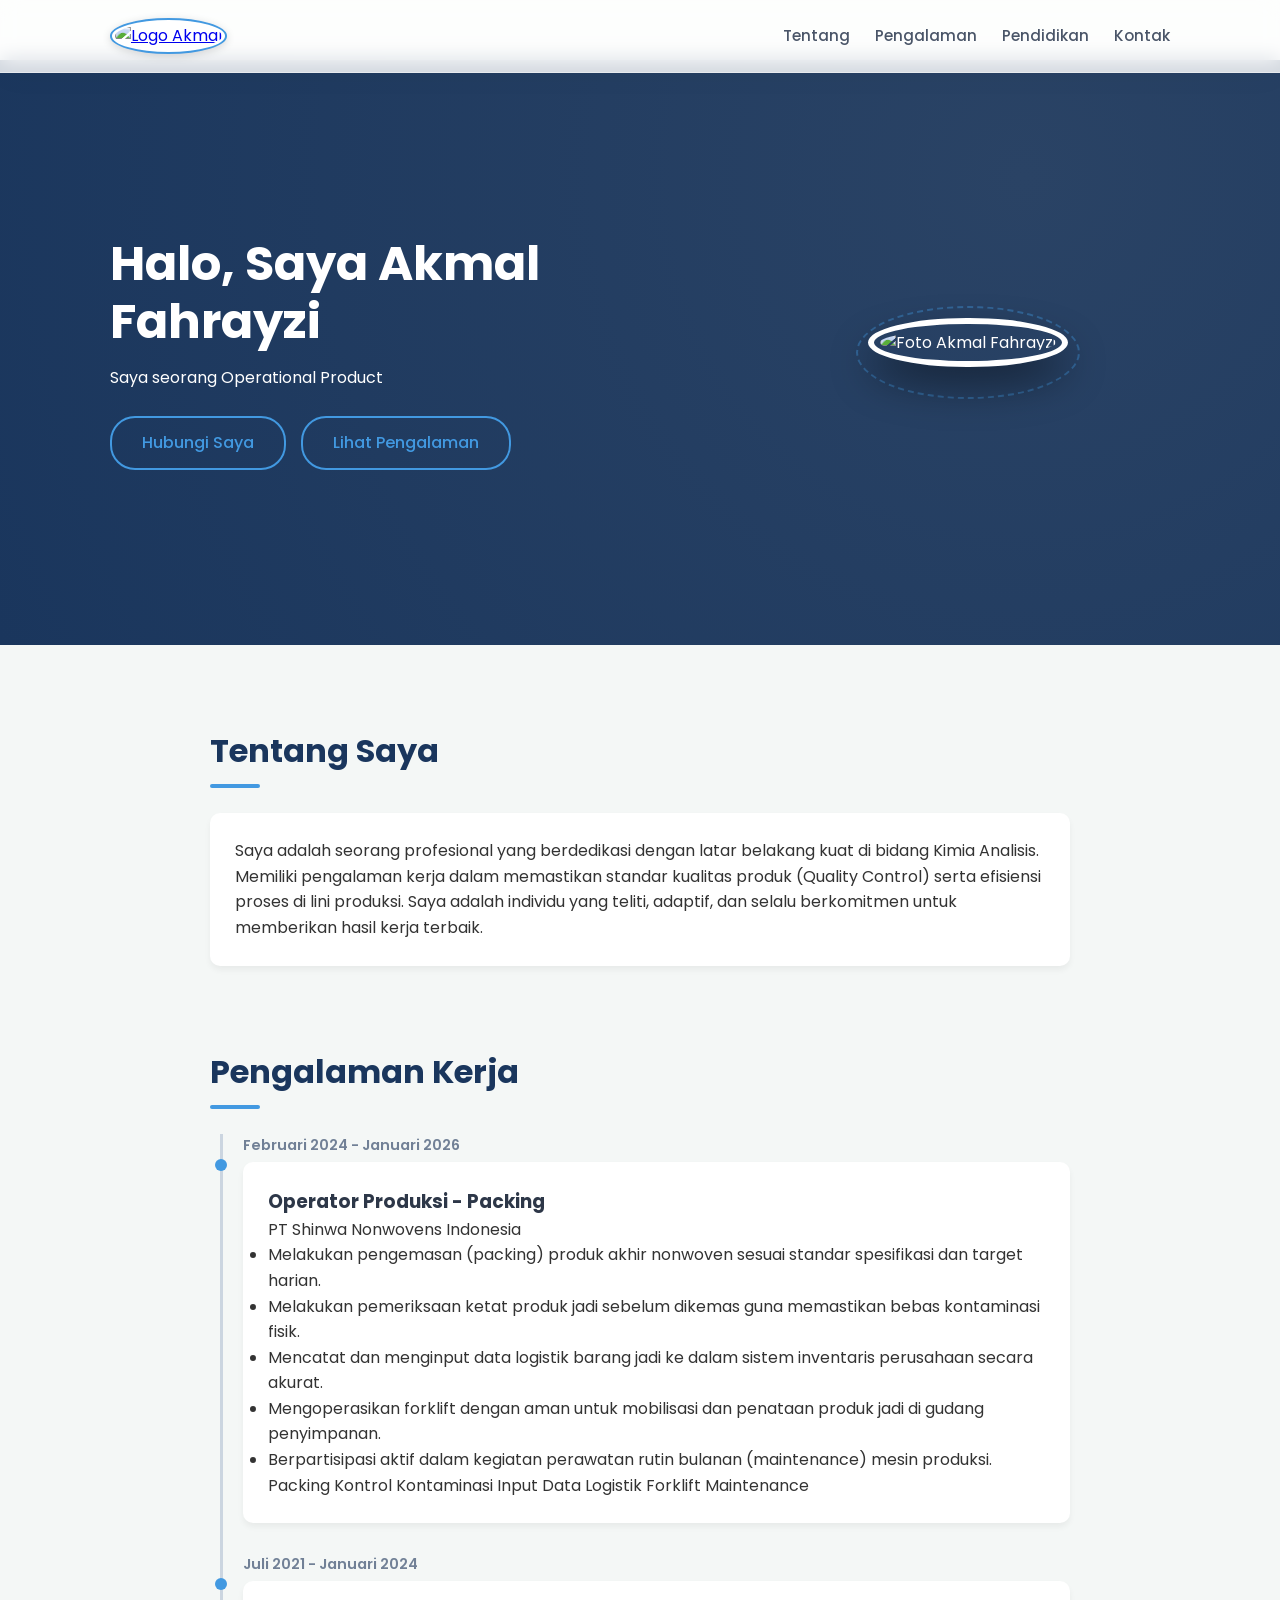
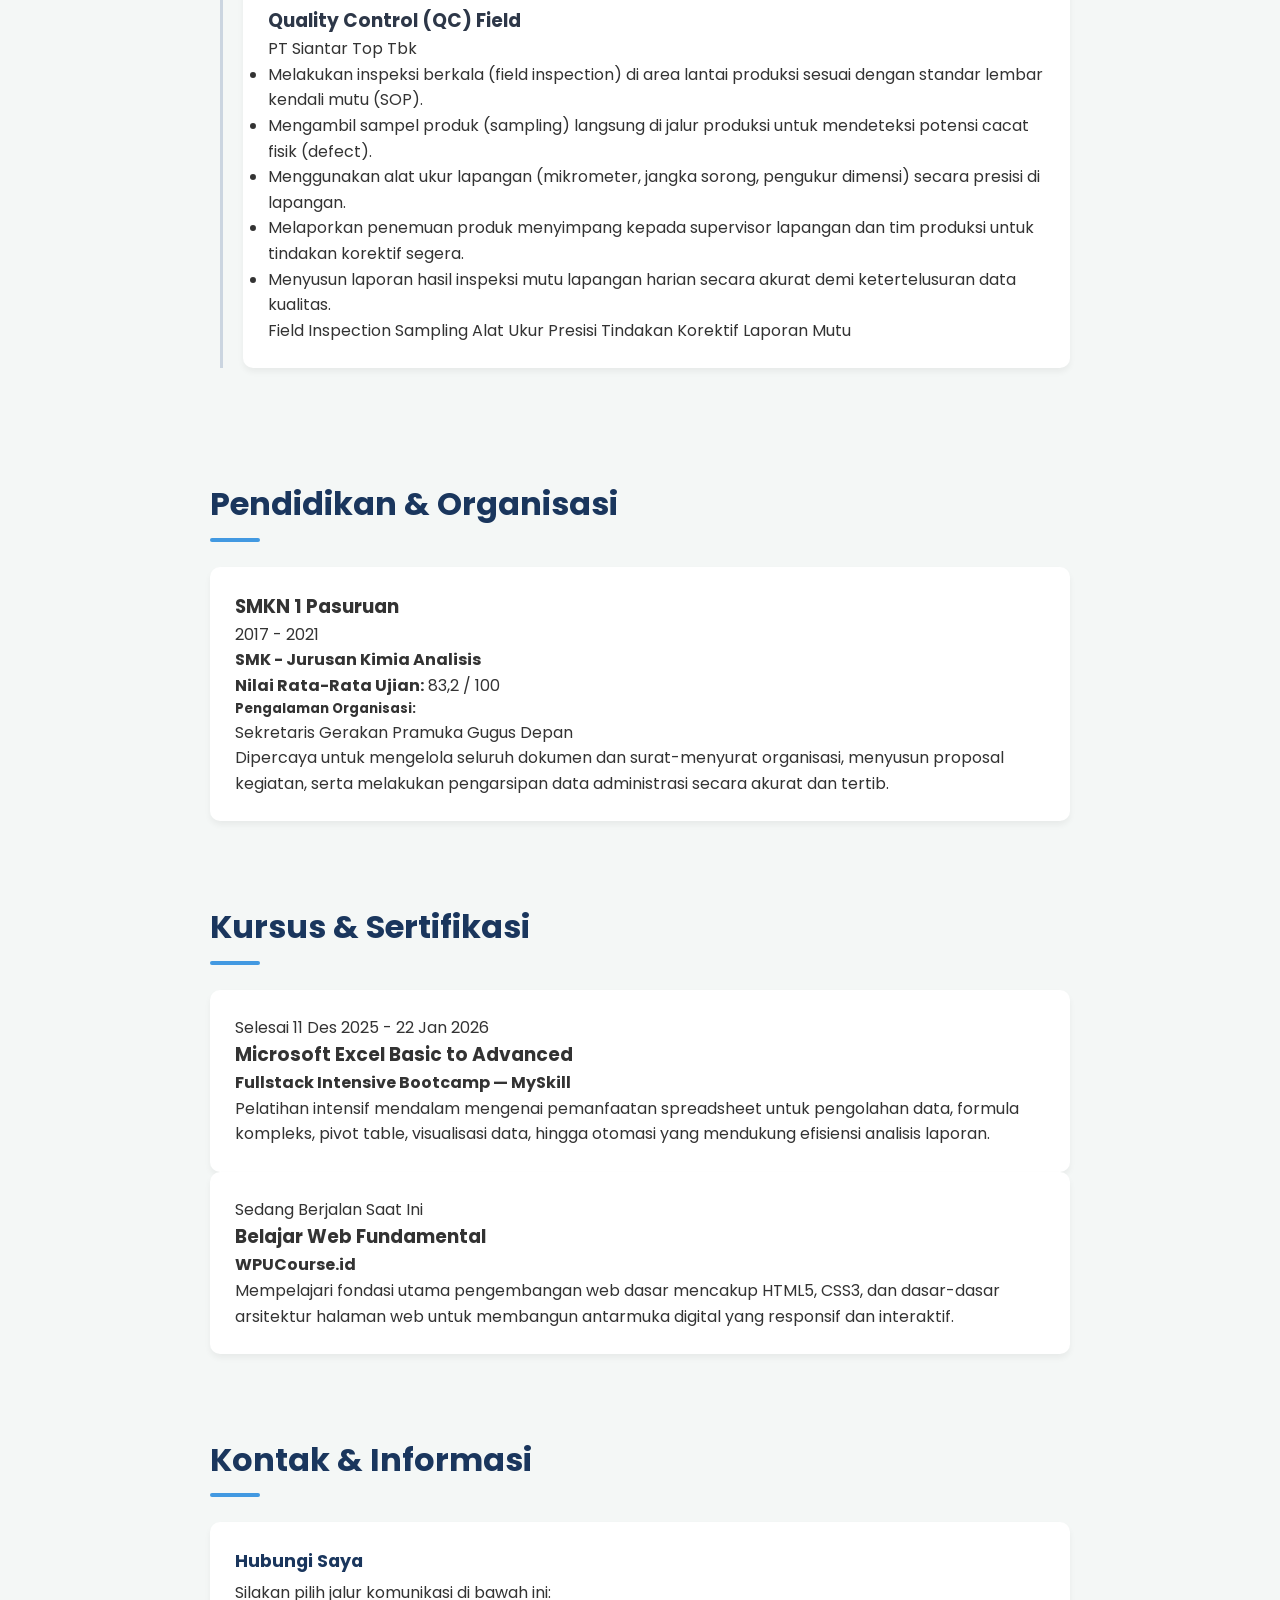
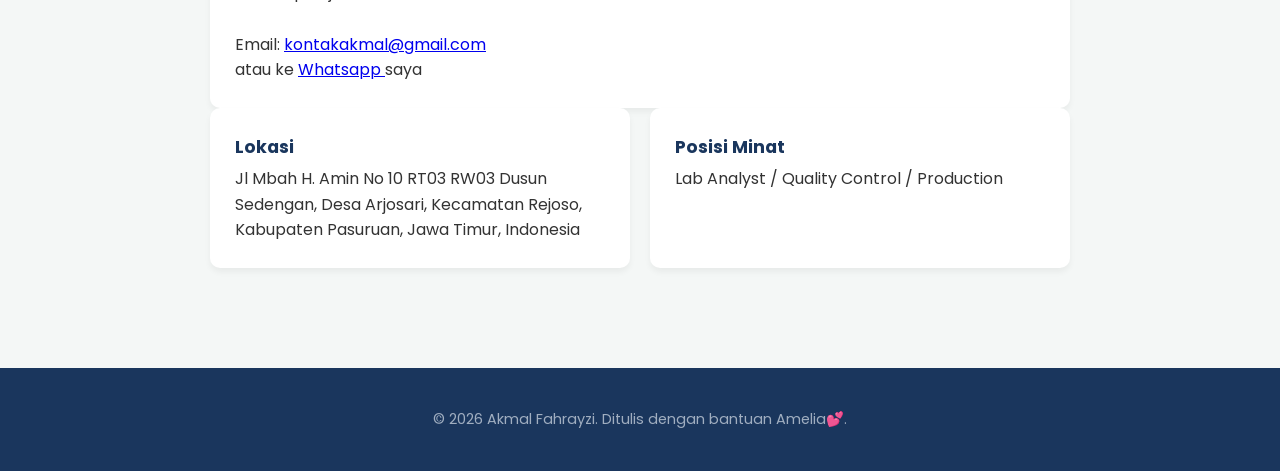
==== index.html @ 5fc2fe5b "Add files via upload" ====
<!DOCTYPE html>
<html lang="id">
<head>
    <meta charset="UTF-8">
    <meta name="viewport" content="width=device-width, initial-scale=1.0">
    <title>Curriculum Vitae - Akmal Fahrayzi</title>
    <!-- Hubungkan ke file CSS external -->
    <link rel="stylesheet" href="style.css">
    <!-- Font Google untuk tampilan modern -->
    <link href="https://fonts.googleapis.com/css2?family=Poppins:wght@300;400;500;600;700&display=swap" rel="stylesheet">
</head>
<body>

    <!-- NAVIGASI -->
<nav class="navbar">
    <div class="nav-container">
        <!-- LOGO BERUPA FOTO PROFIL -->
        <a href="https://ibb.co.com/LD1dd5Dt" class="logo-container">
            <img src="https://i.ibb.co.com/LD1dd5Dt/DSC-4457.jpg" alt="Logo Akmal" class="nav-logo-img">
        </a>
        
        <!-- Menu Navigasi -->
        <ul class="nav-links">
            <li><a href="#tentang" class="nav-item">Tentang</a></li>
            <li><a href="#pengalaman" class="nav-item">Pengalaman</a></li>
            <li><a href="#pendidikan" class="nav-item">Pendidikan</a></li>
            <li><a href="#kontak" class="nav-item">Kontak</a></li>
        </ul>
    </div>
</nav>
    <!-- HERO SECTION -->
    <header class="hero">
    <div class="hero-container">
        <div class="hero-text-side">
            <h1>Halo, Saya <span class="highlight">Akmal Fahrayzi</span></h1>
            <p class="role">Saya seorang <span id="typing-text"></span></p>
            <br>

            <div class="hero-buttons">
                <a href="#kontak" class="btn-primary">Hubungi Saya</a>
                <a href="#pengalaman" class="btn-secondary">Lihat Pengalaman</a>
            </div>
        </div>
        
        <div class="hero-image-side">
            <div class="profile-img-container">
                <img src="https://i.ibb.co.com/vCk44YCP/DSC-4457.jpg" alt="Foto Akmal Fahrayzi" class="profile-img">
            </div>
        </div>
    </div>
</header>

    <div class="container">
        <!-- TENTANG SAYA -->
        <section id="tentang" class="section fade-in">
            <h2 class="section-title">Tentang Saya</h2>
            <div class="card">
                <p>Saya adalah seorang profesional yang berdedikasi dengan latar belakang kuat di bidang Kimia Analisis. Memiliki pengalaman kerja dalam memastikan standar kualitas produk (Quality Control) serta efisiensi proses di lini produksi. Saya adalah individu yang teliti, adaptif, dan selalu berkomitmen untuk memberikan hasil kerja terbaik.</p>
            </div>
        </section>

        <!-- PENGALAMAN KERJA -->
        <section id="pengalaman" class="section fade-in">
    <h2 class="section-title">Pengalaman Kerja</h2>
    
    <div class="timeline">
        <div class="timeline-item">
            <div class="timeline-dot"></div>
            <div class="timeline-date">Februari 2024 - Januari 2026</div>
            <div class="card timeline-content">
                <div class="job-header">
                    <h3>Operator Produksi - Packing</h3>
                    <span class="company-name">PT Shinwa Nonwovens Indonesia</span>
                </div>
                <ul class="job-desc">
                    <li>Melakukan pengemasan (packing) produk akhir nonwoven sesuai standar spesifikasi dan target harian.</li>
                    <li>Melakukan pemeriksaan ketat produk jadi sebelum dikemas guna memastikan bebas kontaminasi fisik.</li>
                    <li>Mencatat dan menginput data logistik barang jadi ke dalam sistem inventaris perusahaan secara akurat.</li>
                    <li>Mengoperasikan forklift dengan aman untuk mobilisasi dan penataan produk jadi di gudang penyimpanan.</li>
                    <li>Berpartisipasi aktif dalam kegiatan perawatan rutin bulanan (maintenance) mesin produksi.</li>
                </ul>
                <div class="skill-tags">
                    <span class="tag">Packing</span>
                    <span class="tag">Kontrol Kontaminasi</span>
                    <span class="tag">Input Data Logistik</span>
                    <span class="tag">Forklift</span>
                    <span class="tag">Maintenance</span>
                </div>
            </div>
        </div>

        <div class="timeline-item">
            <div class="timeline-dot"></div>
            <div class="timeline-date">Juli 2021 - Januari 2024</div>
            <div class="card timeline-content">
                <div class="job-header">
                    <h3>Quality Control (QC) Field</h3>
                    <span class="company-name">PT Siantar Top Tbk</span>
                </div>
                <ul class="job-desc">
                    <li>Melakukan inspeksi berkala (field inspection) di area lantai produksi sesuai dengan standar lembar kendali mutu (SOP).</li>
                    <li>Mengambil sampel produk (sampling) langsung di jalur produksi untuk mendeteksi potensi cacat fisik (defect).</li>
                    <li>Menggunakan alat ukur lapangan (mikrometer, jangka sorong, pengukur dimensi) secara presisi di lapangan.</li>
                    <li>Melaporkan penemuan produk menyimpang kepada supervisor lapangan dan tim produksi untuk tindakan korektif segera.</li>
                    <li>Menyusun laporan hasil inspeksi mutu lapangan harian secara akurat demi ketertelusuran data kualitas.</li>
                </ul>
                <div class="skill-tags">
                    <span class="tag">Field Inspection</span>
                    <span class="tag">Sampling</span>
                    <span class="tag">Alat Ukur Presisi</span>
                    <span class="tag">Tindakan Korektif</span>
                    <span class="tag">Laporan Mutu</span>
                </div>
            </div>
        </div>
    </div>
</section>

        <!-- PENDIDIKAN -->
        <section id="pendidikan" class="section fade-in">
    <h2 class="section-title">Pendidikan & Organisasi</h2>
    
    <div class="card edu-card-v2">
        <div class="edu-main-info">
            <div class="edu-header">
                <h3>SMKN 1 Pasuruan</h3>
                <span class="edu-year">2017 - 2021</span>
            </div>
            <h4>SMK - Jurusan Kimia Analisis</h4>
            <p class="edu-score"><strong>Nilai Rata-Rata Ujian:</strong> 83,2 / 100</p>
        </div>

        <div class="edu-organization">
            <h5>Pengalaman Organisasi:</h5>
            <div class="org-item">
                <span class="org-role">Sekretaris</span>
                <span class="org-name">Gerakan Pramuka Gugus Depan</span>
                <p class="org-desc">
                    Dipercaya untuk mengelola seluruh dokumen dan surat-menyurat organisasi, menyusun proposal kegiatan, serta melakukan pengarsipan data administrasi secara akurat dan tertib.
                </p>
            </div>
        </div>
    </div>
</section>
            <!-- KURSUS -->
<section id="kursus" class="section fade-in">
    <h2 class="section-title">Kursus & Sertifikasi</h2>
    
    <div class="course-grid">
        <div class="card course-card">
            <div class="course-header">
                <span class="course-badge completed">Selesai</span>
                <span class="course-date">11 Des 2025 - 22 Jan 2026</span>
            </div>
            <h3>Microsoft Excel Basic to Advanced</h3>
            <h4>Fullstack Intensive Bootcamp — MySkill</h4>
            <p class="course-desc">
                Pelatihan intensif mendalam mengenai pemanfaatan spreadsheet untuk pengolahan data, formula kompleks, pivot table, visualisasi data, hingga otomasi yang mendukung efisiensi analisis laporan.
            </p>
        </div>

        <div class="card course-card">
            <div class="course-header">
                <span class="course-badge ongoing">Sedang Berjalan</span>
                <span class="course-date">Saat Ini</span>
            </div>
            <h3>Belajar Web Fundamental</h3>
            <h4>WPUCourse.id</h4>
            <p class="course-desc">
                Mempelajari fondasi utama pengembangan web dasar mencakup HTML5, CSS3, dan dasar-dasar arsitektur halaman web untuk membangun antarmuka digital yang responsif dan interaktif.
            </p>
        </div>
    </div>
</section>

        <!-- KONTAK -->
        <section id="kontak" class="section fade-in">
            <h2 class="section-title">Kontak & Informasi</h2>
            <!-- Kotak 1: GABUNGAN EMAIL & WHATSAPP DALAM SATU CARD -->
        <div class="card contact-card action-card">
            <h3>Hubungi Saya</h3>
            <p class="action-subtitle">Silakan pilih jalur komunikasi di bawah ini:</p>
            <br>
            <div class="contact-actions">
                <!-- Ganti akmal@email.com dengan email Anda -->
                <p>Email: <a href="mailto:kontakakmal@email.com?subject=Tawaran%20Kerja%20-%20[Nama%20Perusahaan]" class="btn-contact email-btn">kontakakmal@gmail.com
                </a></p>
                
                <!-- Ganti 628123456789 dengan nomor WA Anda -->
               <p>atau ke <a href="https://wa.me/6281227468811?text=Halo%20Akmal,%20saya%20tertarik%20dengan%20CV%20Anda." target="_blank" class="btn-contact wa-btn">
                    Whatsapp
                </a>saya</p>
            </div>
        </div>
            <div class="contact-grid">
                <div class="card contact-card">
                    <h3>Lokasi</h3>
                    <p>Jl Mbah H. Amin No 10 RT03 RW03 Dusun Sedengan, Desa Arjosari, Kecamatan Rejoso, Kabupaten Pasuruan, Jawa Timur, Indonesia</p>
                </div>
                <div class="card contact-card">
                    <h3>Posisi Minat</h3>
                    <p>Lab Analyst / Quality Control / Production</p>
                </div>
            </div>
        </section>
    </div>

    <!-- FOOTER -->
    <footer>
        <p>&copy; 2026 Akmal Fahrayzi. Ditulis dengan bantuan Amelia💕.</p>
    </footer>

    <!-- TOMBOL BACK TO TOP (JAVASCRIPT INTERACTIVE) -->
    <button id="backToTop" title="Kembali ke atas">&#8593;</button>

    <!-- Hubungkan ke file JavaScript external -->
    <script src="script.js"></script>
</body>
</html>
---- style.css ----
/* RESET & BASE STYLE */
* {
    margin: 0;
    padding: 0;
    box-sizing: border-box;
}

html {
    scroll-behavior: smooth;
}

body {
    font-family: 'Poppins', sans-serif;
    background-color: #f4f7f6;
    color: #333;
    line-height: 1.6;
}

.container {
    max-width: 900px;
    margin: 0 auto;
    padding: 20px;
}

/* NAVBAR MODERN (GLASSMORPHISM & ANIMASI) */
.navbar {
    position: fixed;
    top: 0;
    width: 100%;
    /* Efek semi-transparan putih */
    background-color: rgba(255, 255, 255, 0.8); 
    /* Efek blur kaca di belakang navbar (tidak didukung browser jadul, tapi sangat cantik di browser modern) */
    backdrop-filter: blur(10px); 
    -webkit-backdrop-filter: blur(10px);
    box-shadow: 0 4px 30px rgba(0, 0, 0, 0.03);
    border-bottom: 1px solid rgba(255, 255, 255, 0.4);
    z-index: 1000;
    transition: all 0.3s ease;
}

.nav-container {
    display: flex;
    justify-content: space-between;
    align-items: center;
    max-width: 1100px;
    margin: 0 auto;
    padding: 18px 20px;
}

/* Efek Cincin Ganda Bulat untuk Foto Navbar */
.nav-logo-img {
    width: 46px;         /* Sedikit diperbesar untuk menampung padding */
    height: 46px;
    border-radius: 50%;
    object-fit: cover;
    
    /* Trik Margin Bulat di Dalam */
    padding: 3px;         /* Ini berfungsi sebagai 'margin bulat' di dalam bingkai */
    background-color: #fff; /* Warna latar belakang pembatas */
    border: 2px solid #4299e1; /* Garis bingkai paling luar */
    
    box-shadow: 0 2px 8px rgba(0, 0, 0, 0.15);
    transition: transform 0.3s ease;
}

/* Efek Cincin Ganda Bulat untuk Foto Hero Section */
.profile-img {
    width: 160px;
    height: 160px;
    border-radius: 50%;
    object-fit: cover;
    
    /* Trik Margin Bulat di Dalam */
    padding: 6px; 
    background-color: transparent; /* Membuat celah bening memperlihatkan background hero */
    border: 3px solid #4299e1;     /* Garis bingkai luar berwarna biru */
    
    box-shadow: 0 8px 16px rgba(0, 0, 0, 0.2);
    margin-bottom: 20px;
    transition: transform 0.3s ease;
}

.nav-links {
    list-style: none;
    display: flex;
    gap: 25px; /* Memberi jarak antar menu dengan rapi */
}

.nav-links a {
    text-decoration: none;
    color: #4a5568;
    font-weight: 500;
    font-size: 0.95rem;
    position: relative;
    padding: 5px 0;
    transition: color 0.3s ease;
}

/* Mengubah warna teks saat kursor mendekat */
.nav-links a:hover {
    color: #4299e1;
}

/* MEMBUAT EFEK GARIS BAWAH BERANIMASI (HOVER EFFECT) */
.nav-links a::after {
    content: '';
    position: absolute;
    width: 100%;
    transform: scaleX(0); /* Awalnya garis tidak terlihat (skala 0) */
    height: 2px;
    bottom: 0;
    left: 0;
    background-color: #4299e1;
    transform-origin: bottom right;
    transition: transform 0.3s ease-out; /* Animasi melebar */
}

.nav-links a:hover::after {
    transform: scaleX(1); /* Garis melebar penuh saat di-hover */
    transform-origin: bottom left;
}
/* ==========================================
   HERO SECTION PREMIUM (SPLIT LAYOUT)
   ========================================== */
.hero {
    background: radial-gradient(circle at 80% 20%, #2a4365 0%, #1a365d 100%);
    color: #fff;
    min-height: 65vh; 
    display: flex;
    align-items: center;
    margin-top: 60px;
    padding: 40px 0;
    overflow: hidden;
    position: relative;
}

.hero-container {
    display: flex;
    align-items: center;
    justify-content: space-between;
    max-width: 1100px;
    margin: 0 auto;
    padding: 0 20px;
    width: 100%;
    gap: 50px;
}

/* Sisi Teks */
.hero-text-side {
    flex: 1.2;
    text-align: left;
}

.hero-text-side h1 {
    font-size: 3rem;
    font-weight: 700;
    line-height: 1.2;
    margin-bottom: 15px;
}

.hero-brief {
    font-size: 1rem;
    color: #cbd5e0;
    margin-bottom: 30px;
    max-width: 550px;
    font-weight: 300;
    line-height: 1.6;
}

/* Sisi Foto */
.hero-image-side {
    flex: 0.8;
    display: flex;
    justify-content: center;
    align-items: center;
}

/* Efek Bingkai Lapis Kedua (Double Ring) */
.profile-img-container {
    position: relative;
    padding: 10px;
    border: 2px dashed rgba(66, 153, 225, 0.4);
    border-radius: 50%;
    animation: spin 20s linear infinite; /* Garis putus-putus berputar pelan */
}

.profile-img {
    width: 220px; /* Ukuran foto melingkar yang gagah */
    height: 220px;
    border-radius: 50%;
    object-fit: cover; /* Memastikan foto asli Anda tidak gepeng */
    border: 6px solid #fff;
    box-shadow: 0 20px 40px rgba(0, 0, 0, 0.4);
    animation: unspin 20s linear infinite; /* Menjaga foto Anda tetap tegak saat bingkai berputar */
    transition: transform 0.3s ease;
}

.profile-img:hover {
    transform: scale(1.05);
}

/* Grup Tombol */
.hero-buttons {
    display: flex;
    gap: 15px;
}
.btn-primary {
    display: inline-block;
    padding: 12px 30px;
    border: 2px solid #4299e1;
    color: #4299e1;
    text-decoration: none;
    border-radius: 25px;
    font-weight: 500;
    transition: all 0.3s ease;
}

.btn-secondary {
    display: inline-block;
    padding: 12px 30px;
    border: 2px solid #4299e1;
    color: #4299e1;
    text-decoration: none;
    border-radius: 25px;
    font-weight: 500;
    transition: all 0.3s ease;
}

.btn-secondary:hover {
    background-color: #4299e1;
    color: #fff;
    transform: translateY(-3px);
}

/* ANIMASI CSS */
@keyframes spin {
    100% { transform: rotate(360deg); }
}
@keyframes unspin {
    100% { transform: rotate(-360deg); }
}

/* RESPONSIVE HERO (UNTUK HP) */
@media (max-width: 868px) {
    .hero {
        text-align: center;
        padding: 60px 0;
    }
    .hero-container {
        flex-direction: column-reverse; /* Foto pindah ke atas teks saat dibuka di HP */
        gap: 35px;
    }
    .hero-text-side {
        text-align: center;
        display: flex;
        flex-direction: column;
        align-items: center;
    }
    .hero-text-side h1 {
        font-size: 2.2rem;
    }
    .profile-img {
        width: 180px;
        height: 180px;
    }
}
/* CARD & SECTION */
.section {
    padding: 60px 0 20px 0;
}

.section-title {
    font-size: 2rem;
    color: #1a365d;
    margin-bottom: 25px;
    position: relative;
}

.section-title::after {
    content: '';
    display: block;
    width: 50px;
    height: 4px;
    background-color: #4299e1;
    margin-top: 8px;
    border-radius: 2px;
}

.card {
    background-color: #fff;
    padding: 25px;
    border-radius: 10px;
    box-shadow: 0 4px 6px rgba(0,0,0,0.05);
    transition: transform 0.3s;
}

.card:hover {
    transform: translateY(-5px);
}

/* TIMELINE (PENGALAMAN) */
.timeline {
    position: relative;
    border-left: 3px solid #cbd5e0;
    padding-left: 20px;
    margin-left: 10px;
}

.timeline-item {
    position: relative;
    margin-bottom: 30px;
}

.timeline-dot {
    position: absolute;
    left: -28px;
    top: 25px;
    width: 12px;
    height: 12px;
    background-color: #4299e1;
    border-radius: 50%;
}

.timeline-date {
    font-weight: 600;
    color: #718096;
    font-size: 0.9rem;
    margin-bottom: 5px;
}

.timeline-content h3 {
    color: #2d3748;
}

.timeline-content h4 {
    color: #4299e1;
    margin-bottom: 10px;
    font-weight: 500;
}

/* PENDIDIKAN */
.edu-card {
    display: flex;
    justify-content: space-between;
    align-items: center;
}

.edu-badge {
    background-color: #e2e8f0;
    color: #4a5568;
    padding: 5px 15px;
    border-radius: 15px;
    font-size: 0.85rem;
    font-weight: 600;
}

/* KONTAK GRID */
.contact-grid {
    display: grid;
    grid-template-columns: repeat(auto-fit, minmax(250px, 1fr));
    gap: 20px;
}

.contact-card h3 {
    color: #1a365d;
    font-size: 1.1rem;
    margin-bottom: 5px;
}

/* FOOTER */
footer {
    text-align: center;
    padding: 40px 0;
    background-color: #1a365d;
    color: #a0aec0;
    margin-top: 60px;
    font-size: 0.9rem;
}

/* BACK TO TOP BUTTON */
#backToTop {
    display: none;
    position: fixed;
    bottom: 30px;
    right: 30px;
    z-index: 99;
    background-color: #1a365d;
    color: white;
    border: none;
    outline: none;
    cursor: pointer;
    padding: 12px 16px;
    border-radius: 50%;
    font-size: 18px;
    transition: background-color 0.3s;
}

#backToTop:hover {
    background-color: #4299e1;
}

/* RESPONSIVE LAYOUT */
@media (max-width: 600px) {
    .hero-content h1 { font-size: 2rem; }
    .nav-links { display: none; } /* Sembunyikan menu di HP demi kesederhanaan */
    .edu-card { flex-direction: column; align-items: flex-start; gap: 10px; }
}

/* ANIMASI FADE IN */
.fade-in {
    opacity: 0;
    transform: translateY(20px);
    transition: opacity 0.6s ease-out, transform 0.6s ease-out;
}

.fade-in.appear {
    opacity: 1;
    transform: translateY(0);
}
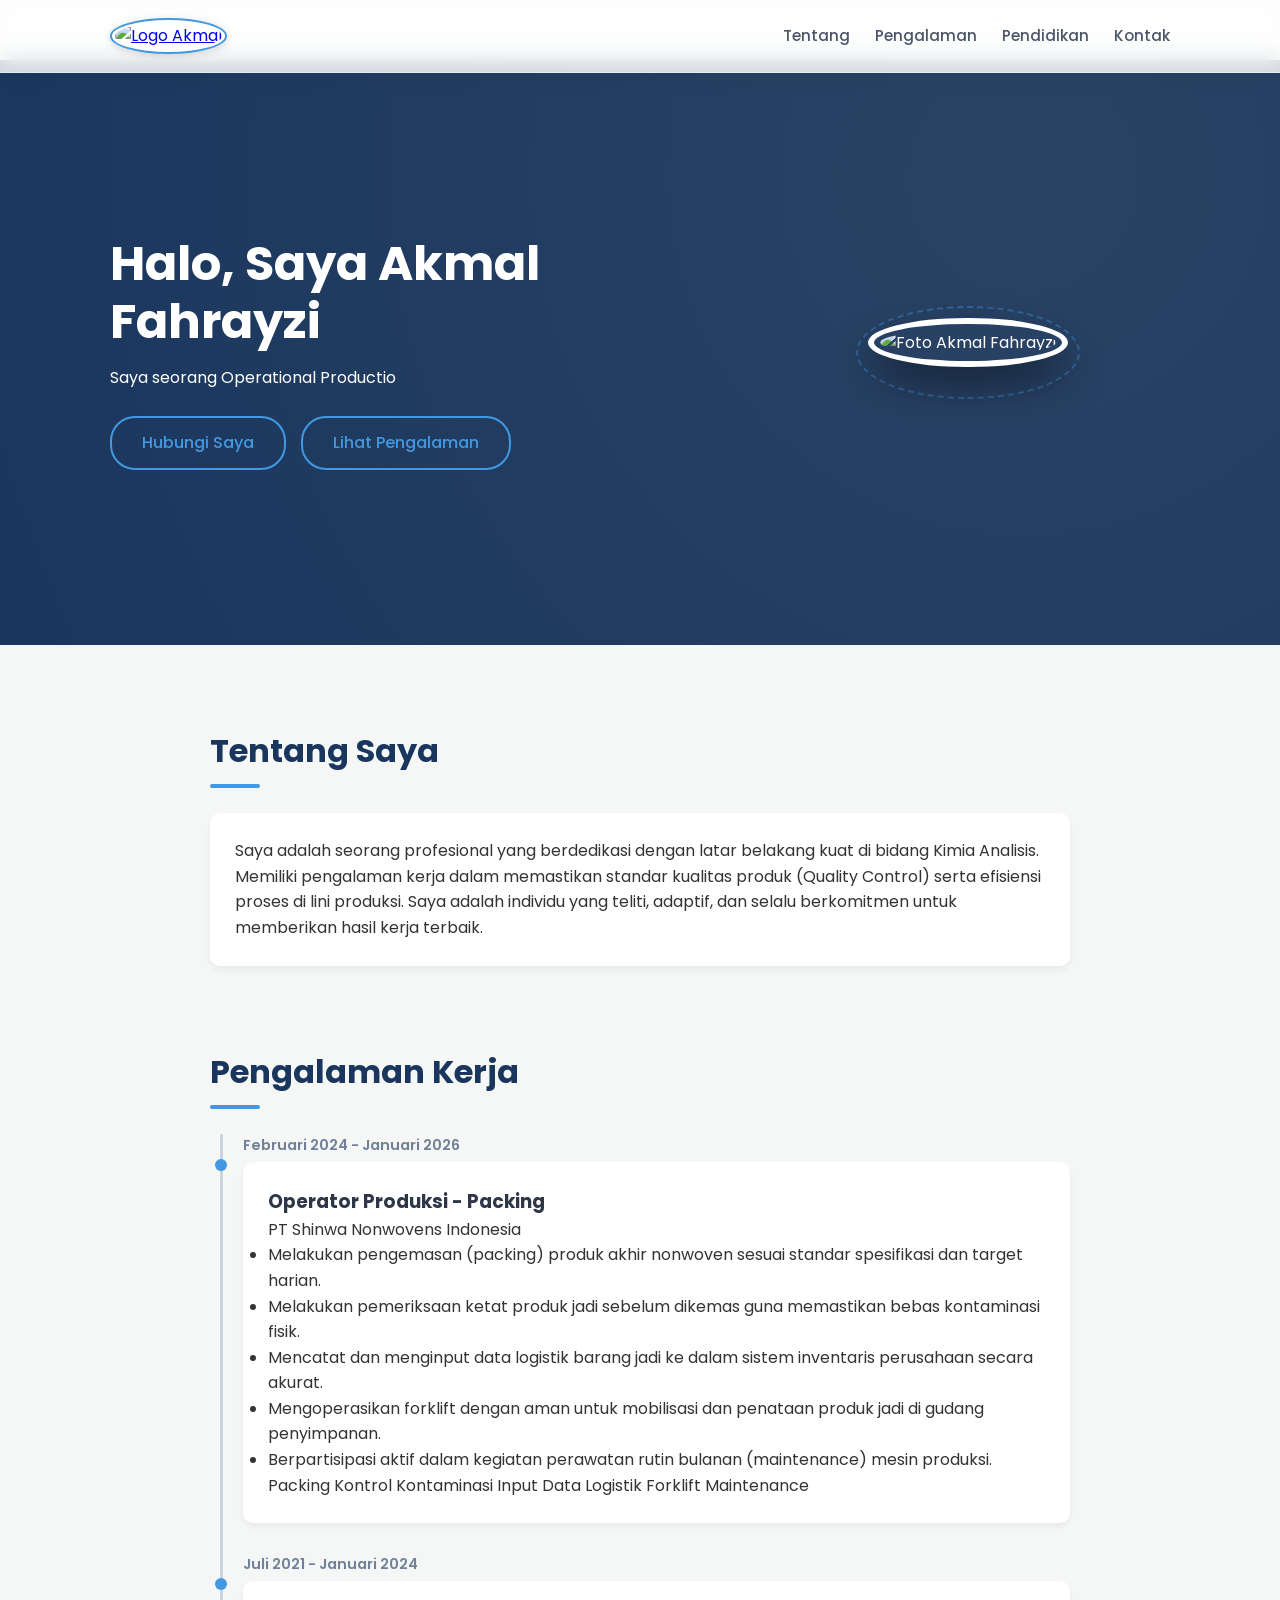
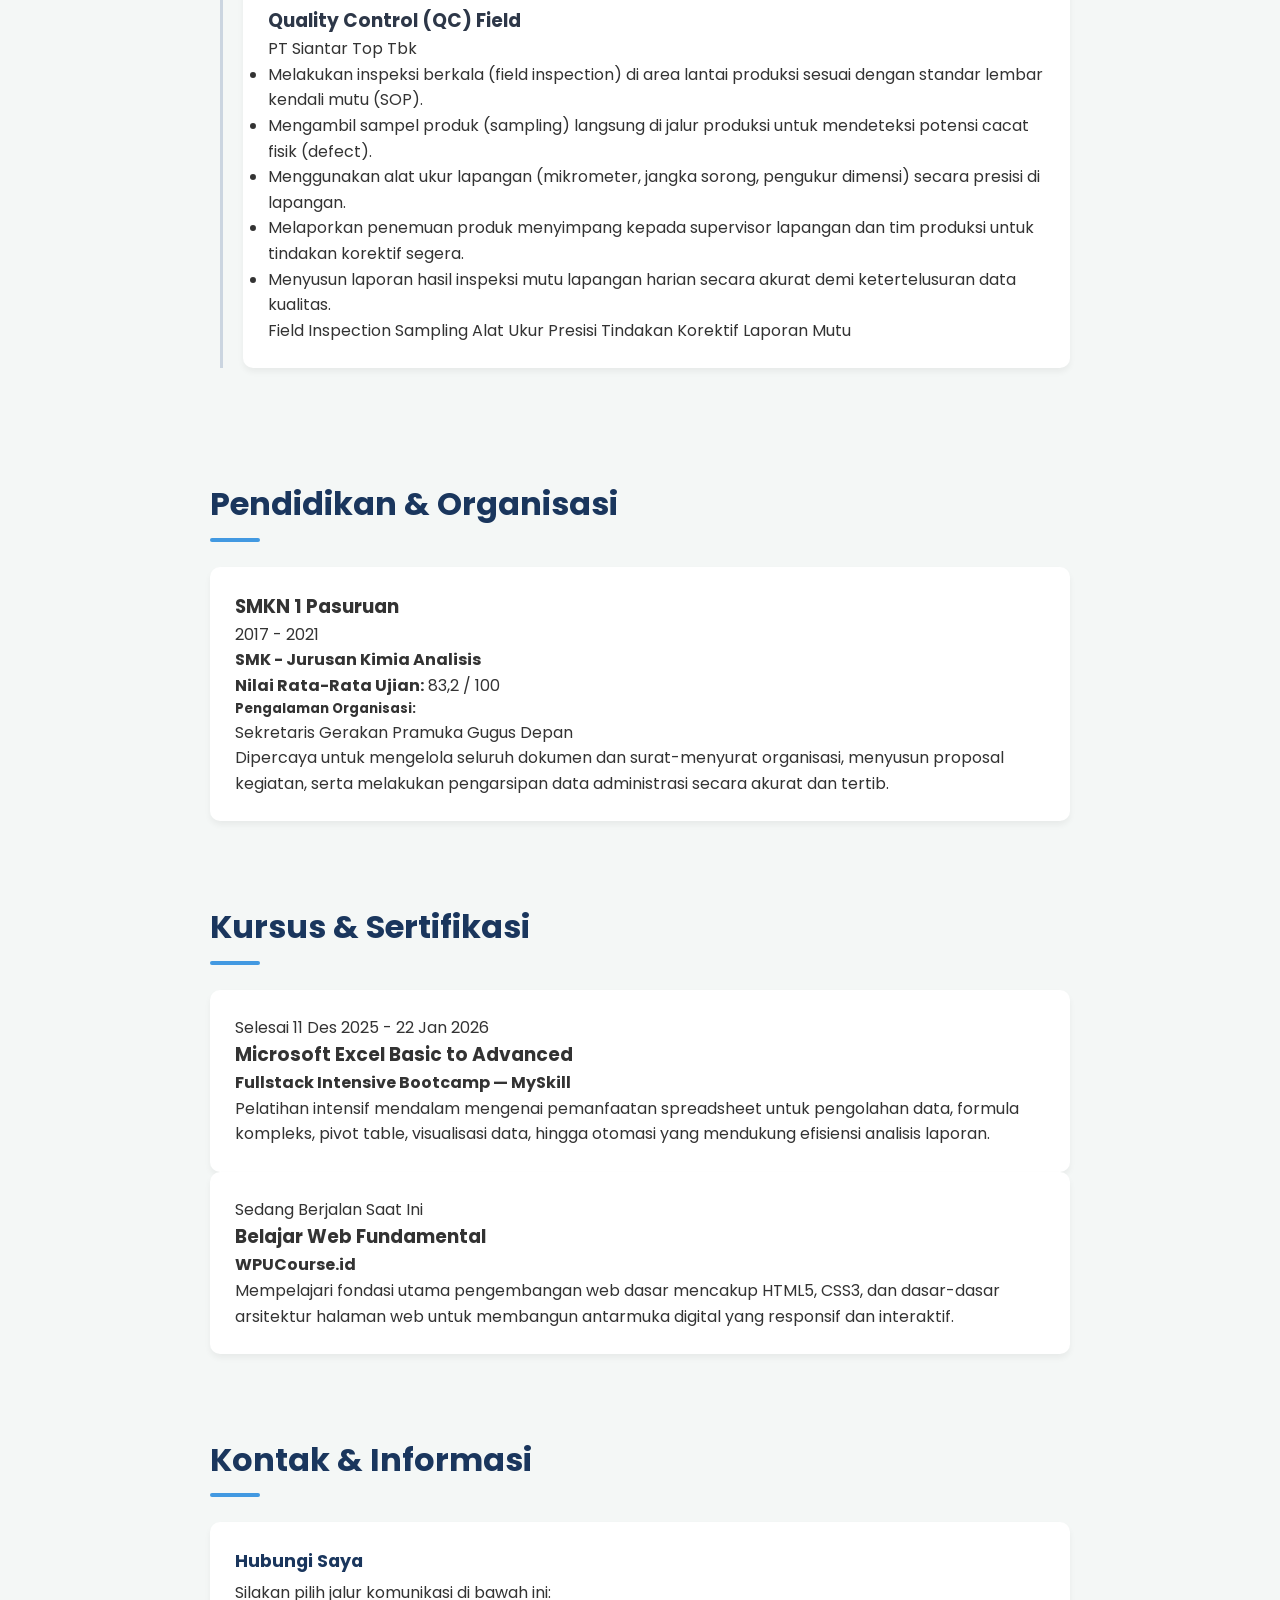
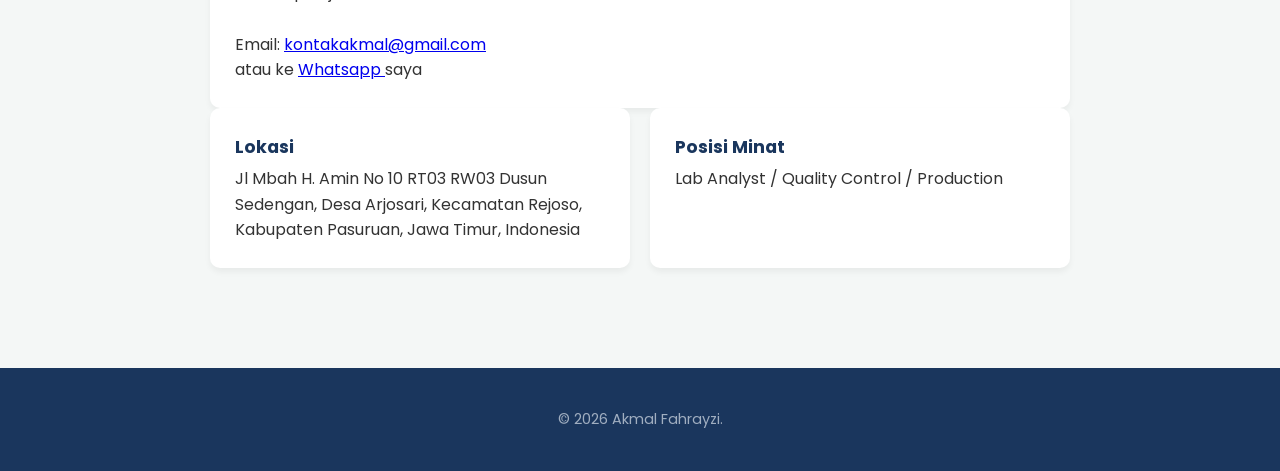
==== commit 695c6cf7: "Fix HTML formatting and ensure proper structure" ====
--- a/index.html
+++ b/index.html
@@ -207,7 +207,7 @@
 
     <!-- FOOTER -->
     <footer>
-        <p>&copy; 2026 Akmal Fahrayzi. Ditulis dengan bantuan Amelia💕.</p>
+        <p>&copy; 2026 Akmal Fahrayzi.</p>
     </footer>
 
     <!-- TOMBOL BACK TO TOP (JAVASCRIPT INTERACTIVE) -->
@@ -216,4 +216,4 @@
     <!-- Hubungkan ke file JavaScript external -->
     <script src="script.js"></script>
 </body>
-</html>+</html>
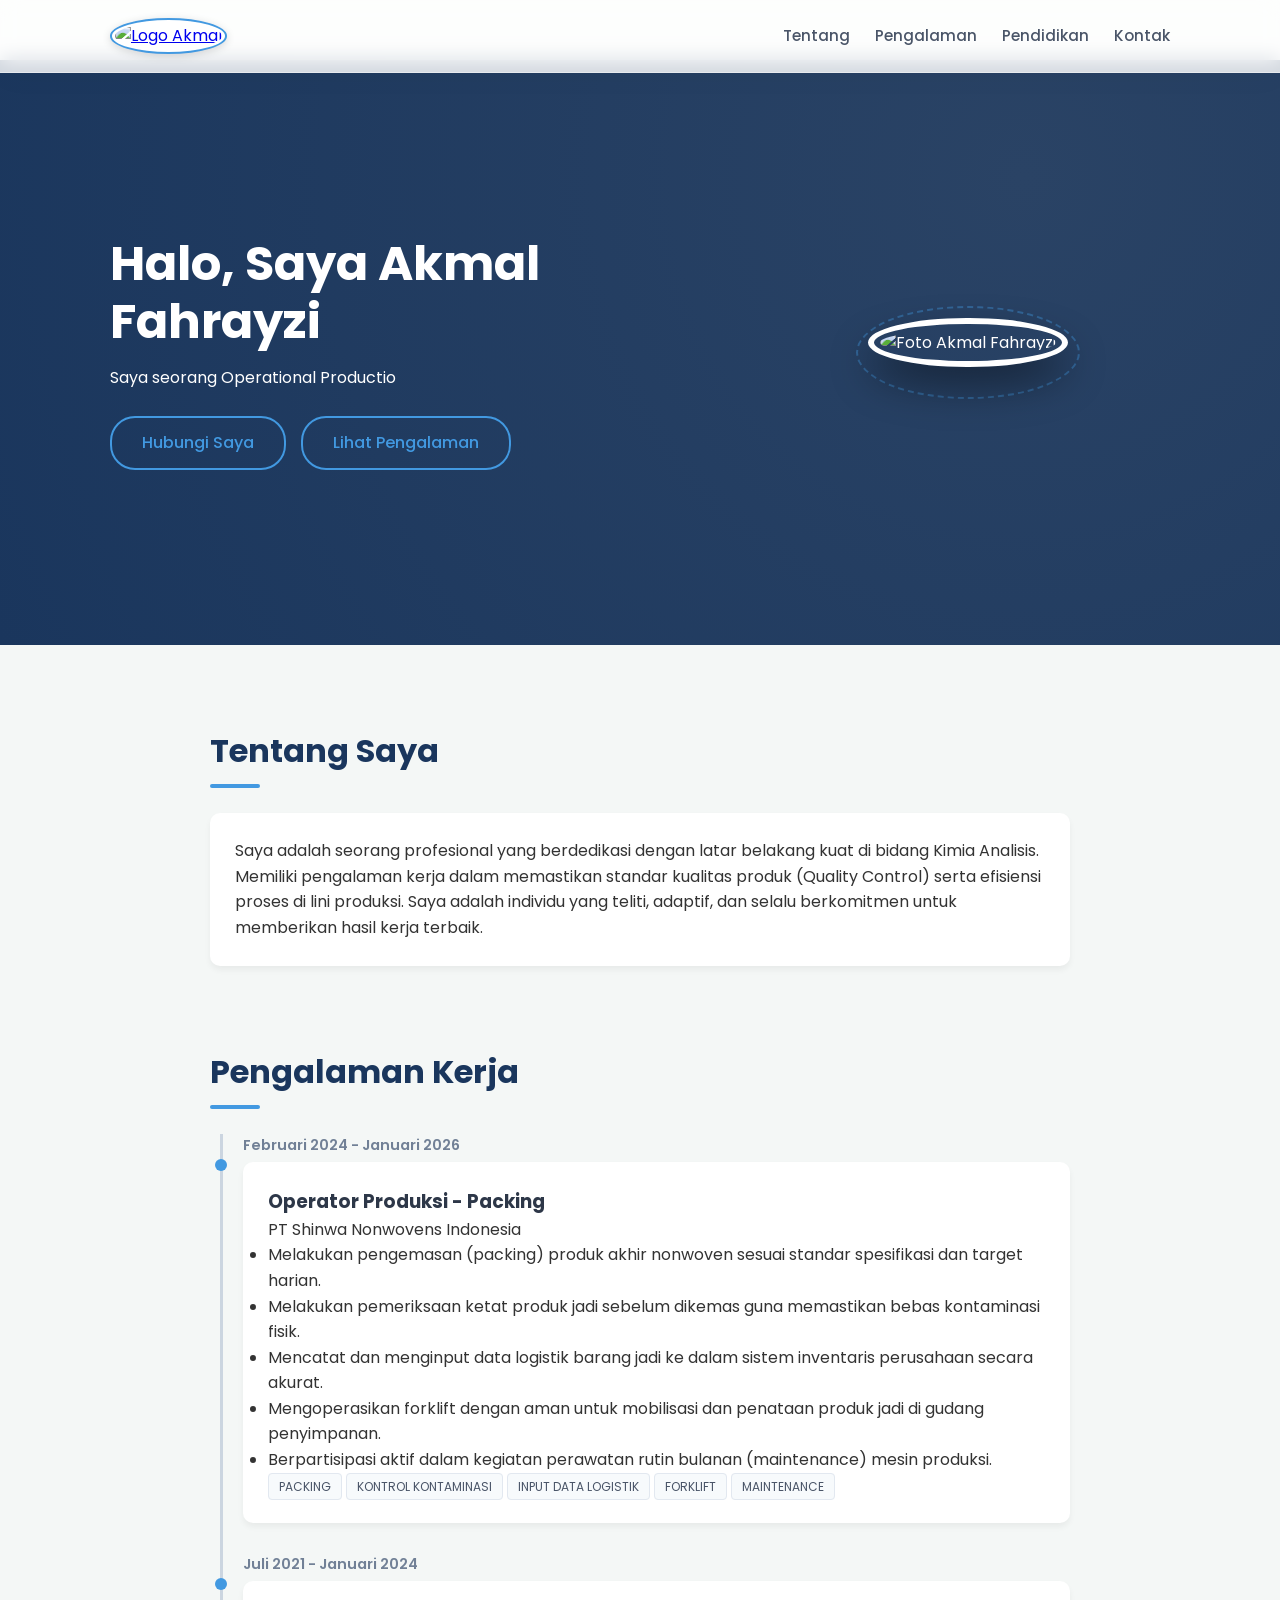
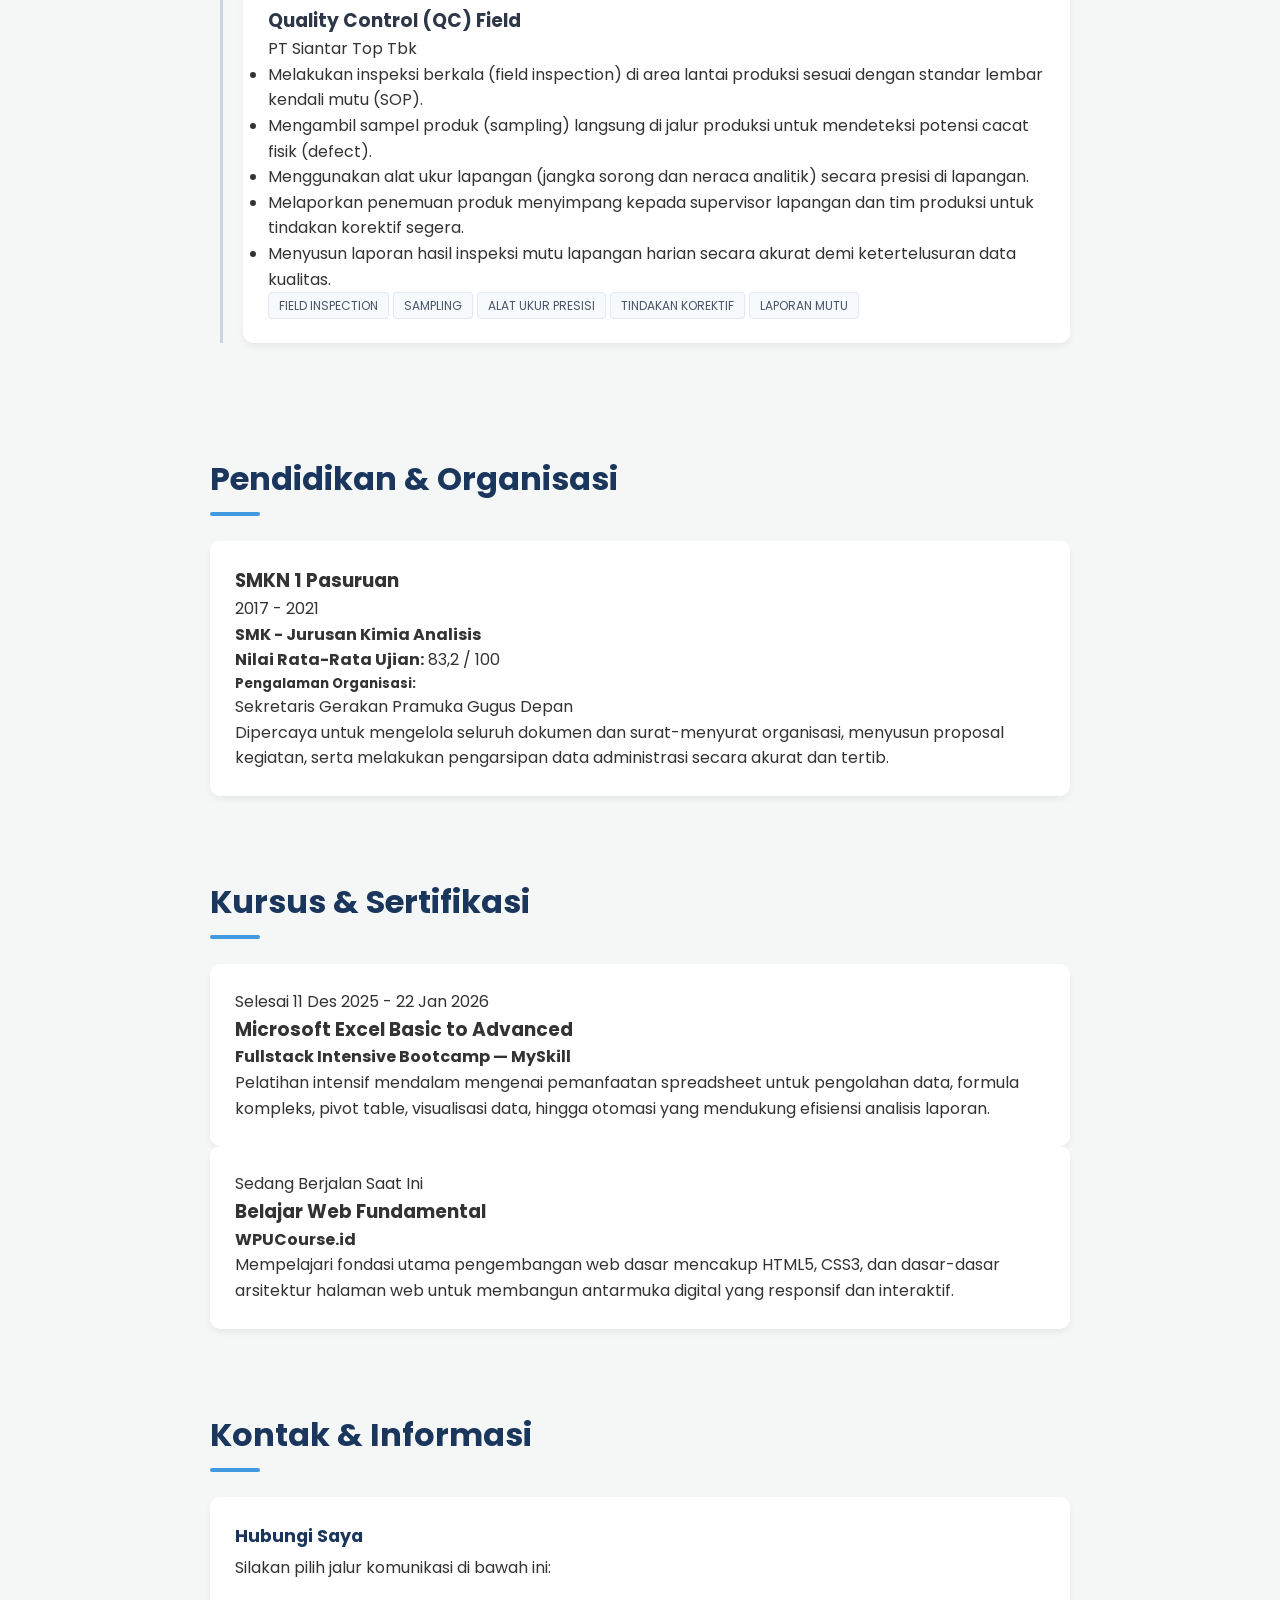
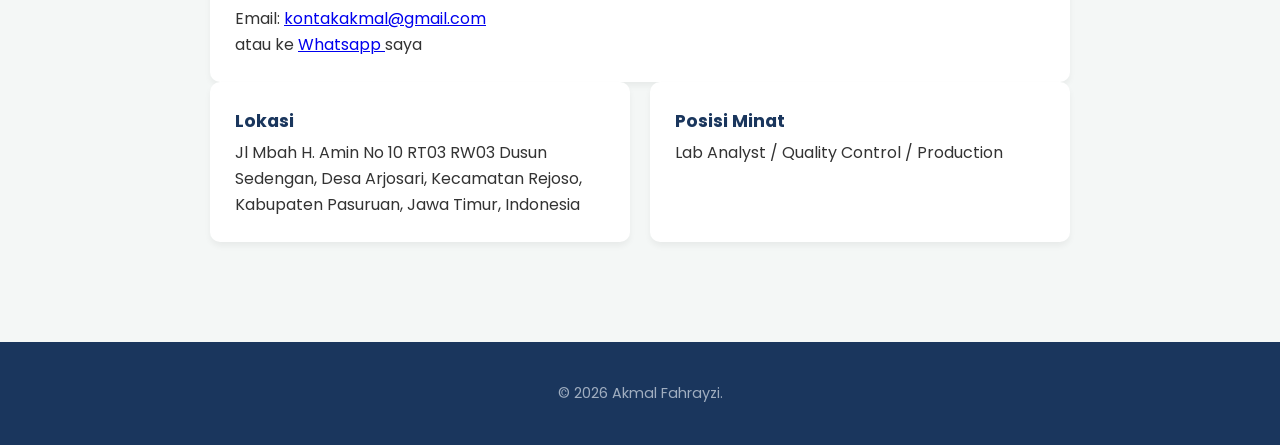
==== commit 86cd0d10: "Update index.html" ====
--- a/index.html
+++ b/index.html
@@ -100,7 +100,7 @@
                 <ul class="job-desc">
                     <li>Melakukan inspeksi berkala (field inspection) di area lantai produksi sesuai dengan standar lembar kendali mutu (SOP).</li>
                     <li>Mengambil sampel produk (sampling) langsung di jalur produksi untuk mendeteksi potensi cacat fisik (defect).</li>
-                    <li>Menggunakan alat ukur lapangan (mikrometer, jangka sorong, pengukur dimensi) secara presisi di lapangan.</li>
+                    <li>Menggunakan alat ukur lapangan (jangka sorong dan neraca analitik) secara presisi di lapangan.</li>
                     <li>Melaporkan penemuan produk menyimpang kepada supervisor lapangan dan tim produksi untuk tindakan korektif segera.</li>
                     <li>Menyusun laporan hasil inspeksi mutu lapangan harian secara akurat demi ketertelusuran data kualitas.</li>
                 </ul>
--- a/style.css
+++ b/style.css
@@ -338,6 +338,15 @@
     font-weight: 500;
 }
 
+.skill-tags .tag {
+    background-color: #f7fafc; /* Warna latar belakang kotak */
+    border: 1px solid #e2e8f0;   /* Garis tepi kotak tipis */
+    color: #4a5568;              /* Warna teks keahlian */
+    padding: 4px 10px;           /* Jarak bagian dalam agar kotak proporsional */
+    border-radius: 4px;          /* Membuat sudut kotak sedikit melengkung */
+    font-size: 0.75rem;          /* Ukuran teks dibuat kecil dan minimalis */
+    text-transform: uppercase;   /* Mengubah semua huruf menjadi kapital */
+}
 /* PENDIDIKAN */
 .edu-card {
     display: flex;
@@ -416,4 +425,4 @@
 .fade-in.appear {
     opacity: 1;
     transform: translateY(0);
-}+}
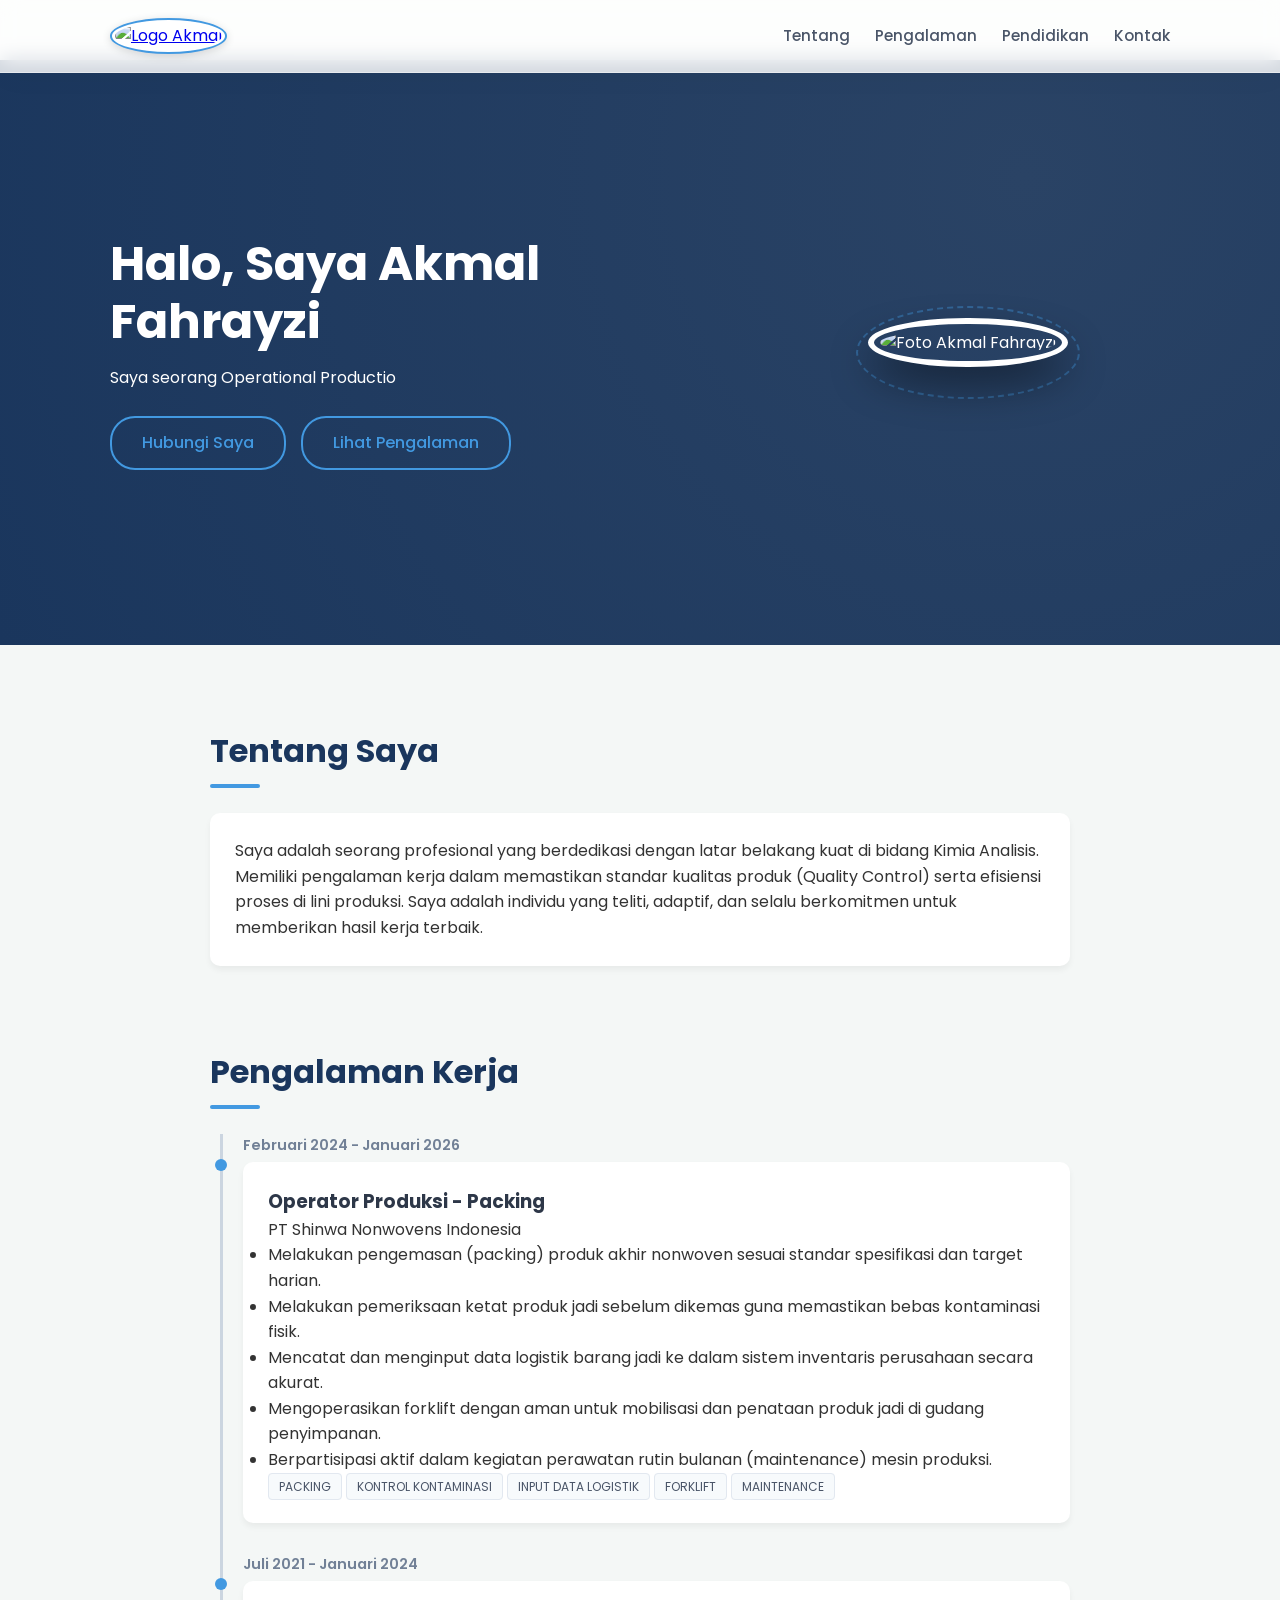
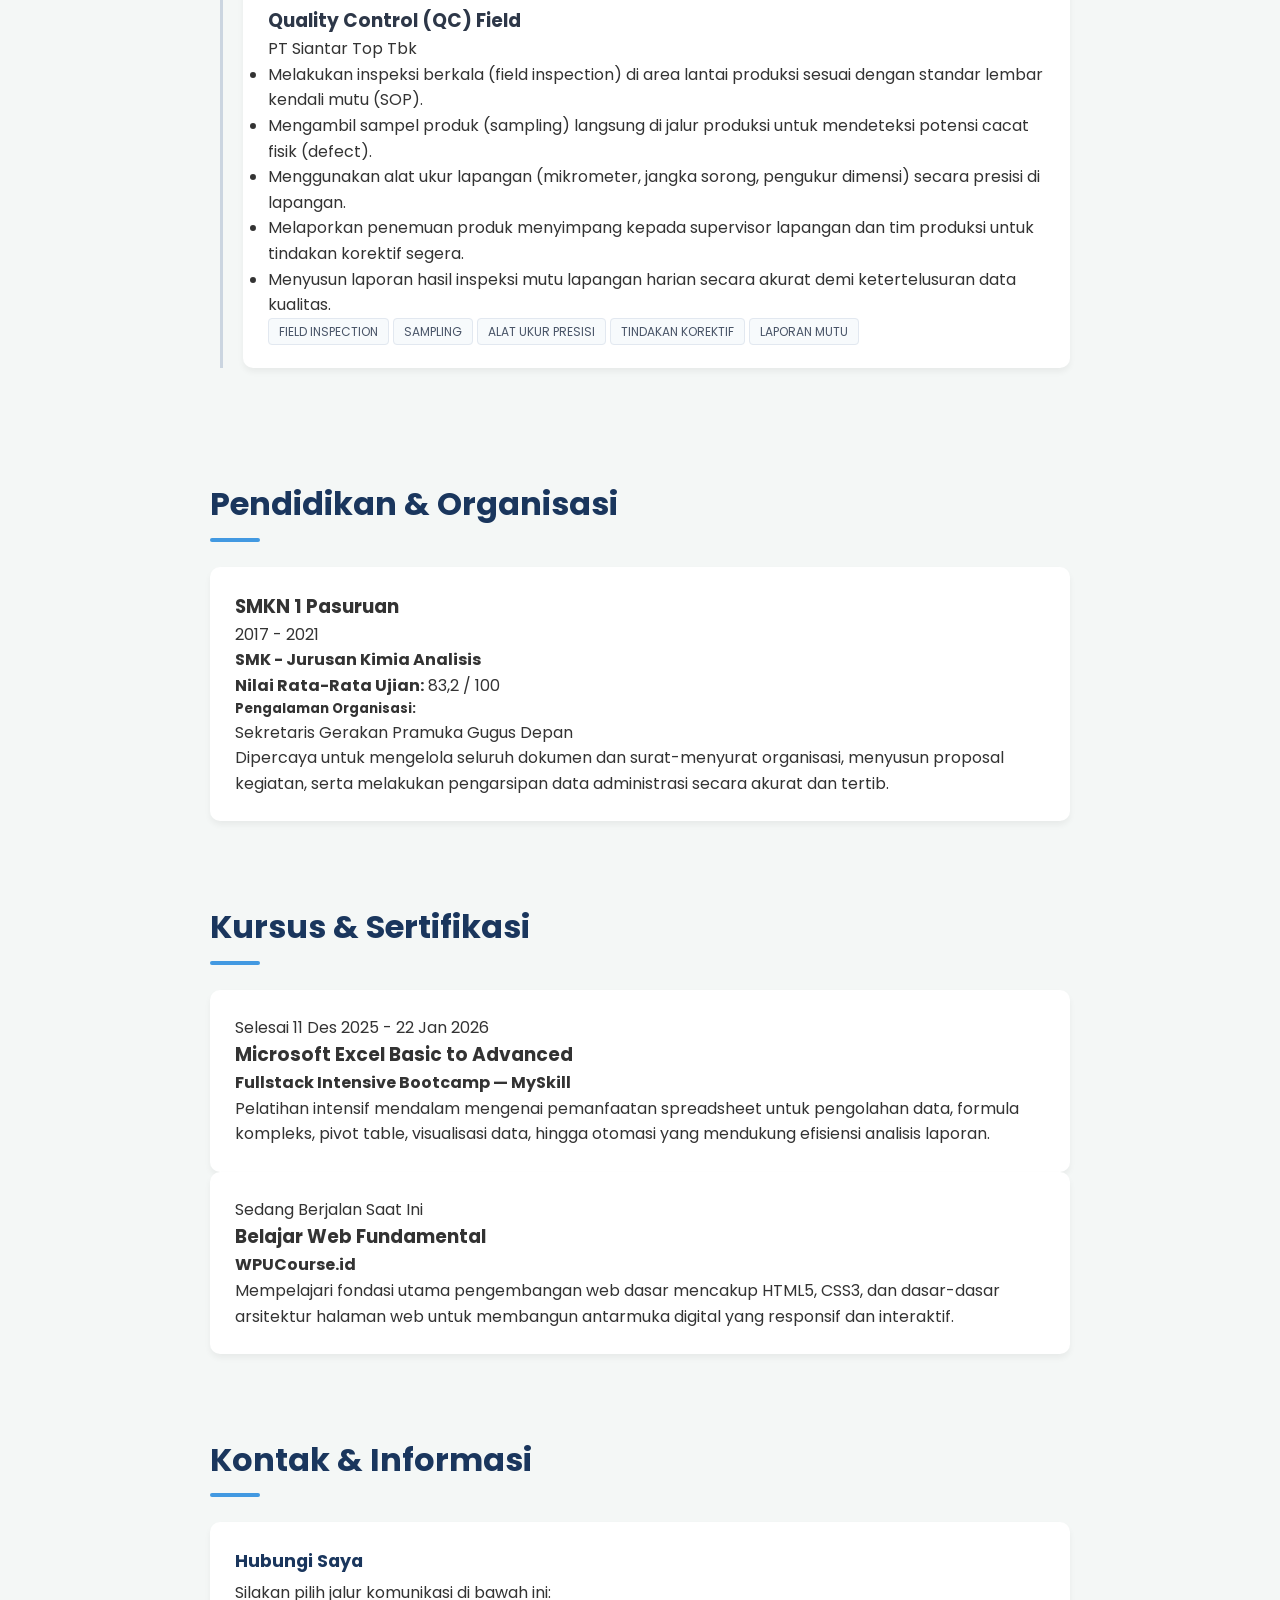
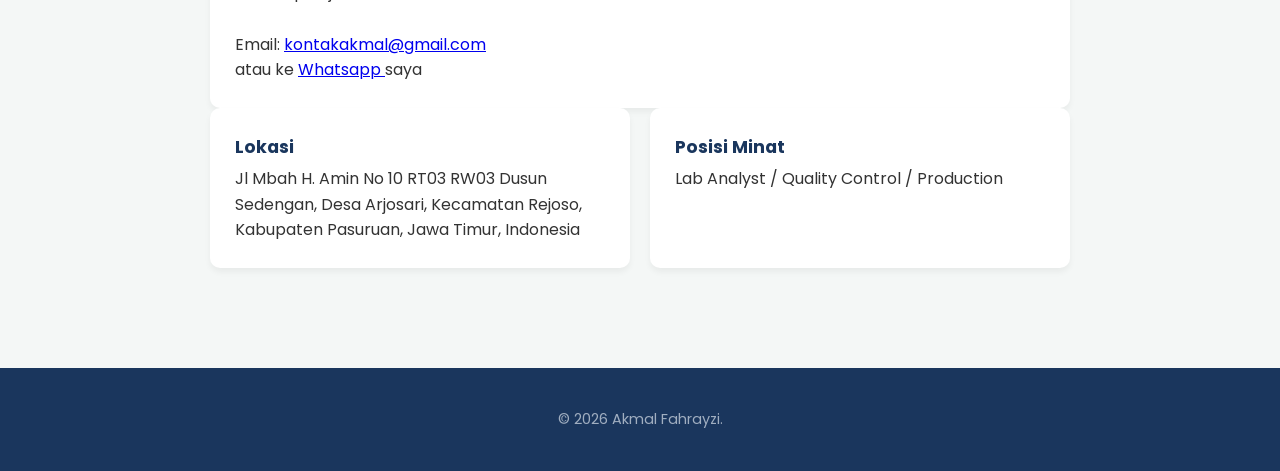
==== commit 63f691dc: "Edit" ====
--- a/index.html
+++ b/index.html
@@ -14,9 +14,9 @@
     <!-- NAVIGASI -->
 <nav class="navbar">
     <div class="nav-container">
-        <!-- LOGO BERUPA FOTO PROFIL -->
-        <a href="https://ibb.co.com/LD1dd5Dt" class="logo-container">
-            <img src="https://i.ibb.co.com/LD1dd5Dt/DSC-4457.jpg" alt="Logo Akmal" class="nav-logo-img">
+        <!-- LOGO BERUPA FOTO PROFIL YANG TERHUBUNG KE LINKEDIN -->
+       <a href="https://www.linkedin.com/in/akmalfahrayzi" target="_blank" rel="noopener noreferrer" class="logo-container">
+            <img src="https://i.ibb.co/vCk44YCP/DSC-4457.jpg" alt="Logo Akmal" class="nav-logo-img">
         </a>
         
         <!-- Menu Navigasi -->
@@ -37,7 +37,7 @@
             <br>
 
             <div class="hero-buttons">
-                <a href="#kontak" class="btn-primary">Hubungi Saya</a>
+                <a href="#kontak" class="btn-secondary">Hubungi Saya</a>
                 <a href="#pengalaman" class="btn-secondary">Lihat Pengalaman</a>
             </div>
         </div>
@@ -100,7 +100,7 @@
                 <ul class="job-desc">
                     <li>Melakukan inspeksi berkala (field inspection) di area lantai produksi sesuai dengan standar lembar kendali mutu (SOP).</li>
                     <li>Mengambil sampel produk (sampling) langsung di jalur produksi untuk mendeteksi potensi cacat fisik (defect).</li>
-                    <li>Menggunakan alat ukur lapangan (jangka sorong dan neraca analitik) secara presisi di lapangan.</li>
+                    <li>Menggunakan alat ukur lapangan (mikrometer, jangka sorong, pengukur dimensi) secara presisi di lapangan.</li>
                     <li>Melaporkan penemuan produk menyimpang kepada supervisor lapangan dan tim produksi untuk tindakan korektif segera.</li>
                     <li>Menyusun laporan hasil inspeksi mutu lapangan harian secara akurat demi ketertelusuran data kualitas.</li>
                 </ul>
@@ -216,4 +216,4 @@
     <!-- Hubungkan ke file JavaScript external -->
     <script src="script.js"></script>
 </body>
-</html>
+</html>
--- a/style.css
+++ b/style.css
@@ -53,6 +53,13 @@
     height: 46px;
     border-radius: 50%;
     object-fit: cover;
+    border: 2px solid #fff;
+    box-shadow: 0 2px 8px rgba(0, 0, 0, 0.15);
+    transition: transform 0.3s ease;
+    
+    /* TAMBAHKAN ATAU UBAH BARIS INI */
+    /* Nilai standar adalah 50% 50% (Tengah-Tengah) */
+    object-position: 50% 0%; /* Menggeser isi gambar ke bawah sebanyak 10% */
     
     /* Trik Margin Bulat di Dalam */
     padding: 3px;         /* Ini berfungsi sebagai 'margin bulat' di dalam bingkai */
@@ -69,6 +76,7 @@
     height: 160px;
     border-radius: 50%;
     object-fit: cover;
+    object-position: 50% 10%;
     
     /* Trik Margin Bulat di Dalam */
     padding: 6px; 
@@ -203,16 +211,6 @@
 .hero-buttons {
     display: flex;
     gap: 15px;
-}
-.btn-primary {
-    display: inline-block;
-    padding: 12px 30px;
-    border: 2px solid #4299e1;
-    color: #4299e1;
-    text-decoration: none;
-    border-radius: 25px;
-    font-weight: 500;
-    transition: all 0.3s ease;
 }
 
 .btn-secondary {
@@ -425,4 +423,4 @@
 .fade-in.appear {
     opacity: 1;
     transform: translateY(0);
-}
+}
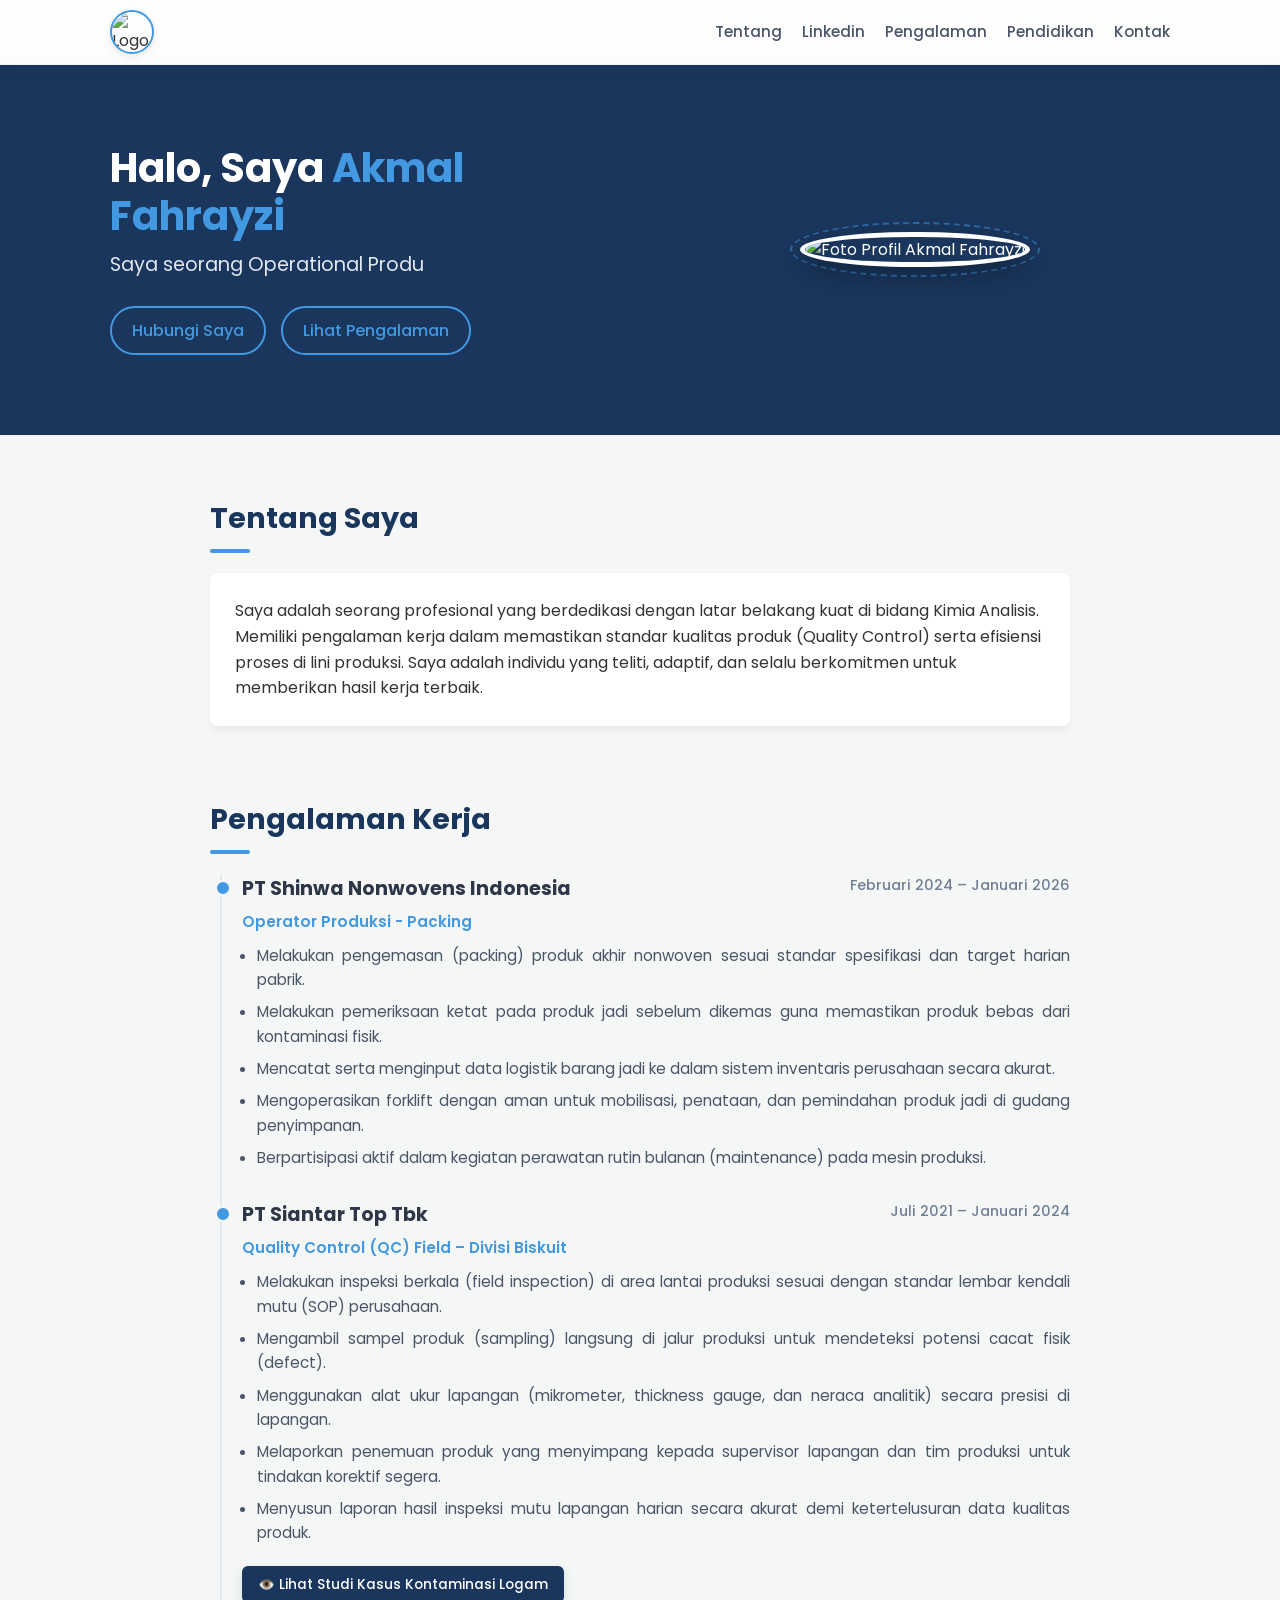
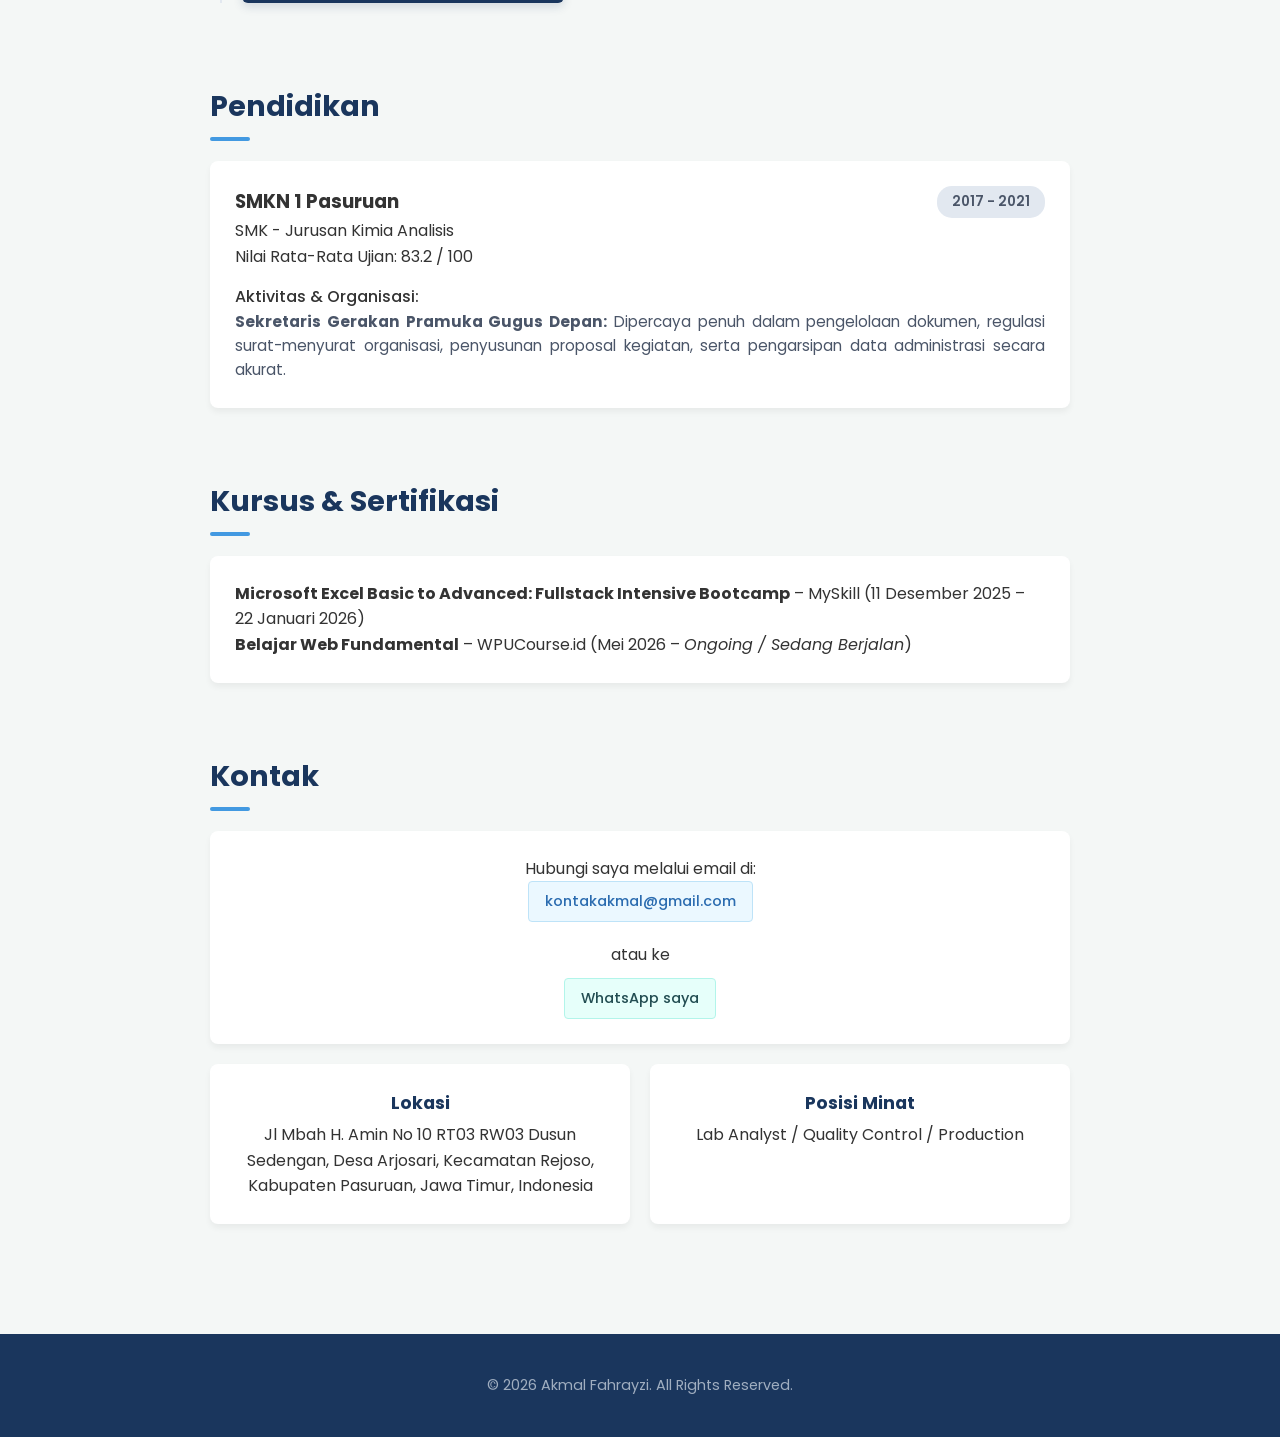
==== commit 6010c626: "#" ====
--- a/index.html
+++ b/index.html
@@ -1,219 +1,241 @@
-<!DOCTYPE html>
+<!doctype html>
 <html lang="id">
-<head>
-    <meta charset="UTF-8">
-    <meta name="viewport" content="width=device-width, initial-scale=1.0">
+  <head>
+    <meta charset="UTF-8" />
+    <meta name="viewport" content="width=device-width, initial-scale=1.0" />
     <title>Curriculum Vitae - Akmal Fahrayzi</title>
-    <!-- Hubungkan ke file CSS external -->
-    <link rel="stylesheet" href="style.css">
-    <!-- Font Google untuk tampilan modern -->
-    <link href="https://fonts.googleapis.com/css2?family=Poppins:wght@300;400;500;600;700&display=swap" rel="stylesheet">
-</head>
-<body>
-
-    <!-- NAVIGASI -->
-<nav class="navbar">
-    <div class="nav-container">
-        <!-- LOGO BERUPA FOTO PROFIL YANG TERHUBUNG KE LINKEDIN -->
-       <a href="https://www.linkedin.com/in/akmalfahrayzi" target="_blank" rel="noopener noreferrer" class="logo-container">
-            <img src="https://i.ibb.co/vCk44YCP/DSC-4457.jpg" alt="Logo Akmal" class="nav-logo-img">
-        </a>
-        
-        <!-- Menu Navigasi -->
+
+    <link rel="stylesheet" href="style.css" />
+
+    <link
+      href="https://fonts.googleapis.com/css2?family=Poppins:wght@300;400;500;600;700&display=swap"
+      rel="stylesheet"
+    />
+  </head>
+  <body>
+    <nav class="navbar">
+      <div class="nav-container">
+        <div class="logo-container">
+          <img
+            src="https://i.ibb.co/vCk44YCP/DSC-4457.jpg"
+            alt="Logo Profil Akmal"
+            class="nav-logo-img"
+          />
+        </div>
+
         <ul class="nav-links">
-            <li><a href="#tentang" class="nav-item">Tentang</a></li>
-            <li><a href="#pengalaman" class="nav-item">Pengalaman</a></li>
-            <li><a href="#pendidikan" class="nav-item">Pendidikan</a></li>
-            <li><a href="#kontak" class="nav-item">Kontak</a></li>
+          <li><a href="#tentang" class="nav-item">Tentang</a></li>
+          <li>
+            <a
+              href="https://www.linkedin.com/in/akmalfahrayzi"
+              target="_blank"
+              rel="noopener noreferrer"
+              class="nav-item"
+              >Linkedin</a
+            >
+          </li>
+          <li><a href="#pengalaman" class="nav-item">Pengalaman</a></li>
+          <li><a href="#pendidikan" class="nav-item">Pendidikan</a></li>
+          <li><a href="#kontak" class="nav-item">Kontak</a></li>
         </ul>
+      </div>
+    </nav>
+
+    <header class="hero">
+      <div class="hero-container">
+        <div class="hero-text-side">
+          <h1>Halo, Saya <span class="highlight">Akmal Fahrayzi</span></h1>
+          <p class="role">Saya seorang <span id="typing-text"></span></p>
+          <div class="hero-buttons">
+            <a href="#kontak" class="btn-secondary">Hubungi Saya</a>
+            <a href="#pengalaman" class="btn-secondary">Lihat Pengalaman</a>
+          </div>
+        </div>
+
+        <div class="hero-image-side">
+          <div class="profile-img-container">
+            <img
+              src="https://i.ibb.co/vCk44YCP/DSC-4457.jpg"
+              alt="Foto Profil Akmal Fahrayzi"
+              class="profile-img"
+            />
+          </div>
+        </div>
+      </div>
+    </header>
+
+    <div class="container">
+      <section id="tentang" class="section fade-in">
+        <h2 class="section-title">Tentang Saya</h2>
+        <div class="card">
+          <p>
+            Saya adalah seorang profesional yang berdedikasi dengan latar
+            belakang kuat di bidang Kimia Analisis. Memiliki pengalaman kerja
+            dalam memastikan standar kualitas produk (Quality Control) serta
+            efisiensi proses di lini produksi. Saya adalah individu yang teliti,
+            adaptif, dan selalu berkomitmen untuk memberikan hasil kerja
+            terbaik.
+          </p>
+        </div>
+      </section>
+
+      <section id="pengalaman" class="section fade-in">
+        <h2 class="section-title">Pengalaman Kerja</h2>
+        <div class="timeline">
+          <div class="timeline-item">
+            <div class="timeline-header">
+              <h3>PT Shinwa Nonwovens Indonesia</h3>
+              <span class="timeline-date">Februari 2024 – Januari 2026</span>
+            </div>
+            <p class="job-title">Operator Produksi - Packing</p>
+            <div class="timeline-body">
+              <ul class="job-task-list">
+                <li>
+                  Melakukan pengemasan (packing) produk akhir nonwoven sesuai
+                  standar spesifikasi dan target harian pabrik.
+                </li>
+                <li>
+                  Melakukan pemeriksaan ketat pada produk jadi sebelum dikemas
+                  guna memastikan produk bebas dari kontaminasi fisik.
+                </li>
+                <li>
+                  Mencatat serta menginput data logistik barang jadi ke dalam
+                  sistem inventaris perusahaan secara akurat.
+                </li>
+                <li>
+                  Mengoperasikan forklift dengan aman untuk mobilisasi,
+                  penataan, dan pemindahan produk jadi di gudang penyimpanan.
+                </li>
+                <li>
+                  Berpartisipasi aktif dalam kegiatan perawatan rutin bulanan
+                  (maintenance) pada mesin produksi.
+                </li>
+              </ul>
+            </div>
+          </div>
+
+          <div class="timeline-item">
+            <div class="timeline-header">
+              <h3>PT Siantar Top Tbk</h3>
+              <span class="timeline-date">Juli 2021 – Januari 2024</span>
+            </div>
+            <p class="job-title">Quality Control (QC) Field – Divisi Biskuit</p>
+            <div class="timeline-body">
+              <ul class="job-task-list">
+                <li>
+                  Melakukan inspeksi berkala (field inspection) di area lantai
+                  produksi sesuai dengan standar lembar kendali mutu (SOP)
+                  perusahaan.
+                </li>
+                <li>
+                  Mengambil sampel produk (sampling) langsung di jalur produksi
+                  untuk mendeteksi potensi cacat fisik (defect).
+                </li>
+                <li>
+                  Menggunakan alat ukur lapangan (mikrometer, thickness gauge,
+                  dan neraca analitik) secara presisi di lapangan.
+                </li>
+                <li>
+                  Melaporkan penemuan produk yang menyimpang kepada supervisor
+                  lapangan dan tim produksi untuk tindakan korektif segera.
+                </li>
+                <li>
+                  Menyusun laporan hasil inspeksi mutu lapangan harian secara
+                  akurat demi ketertelusuran data kualitas produk.
+                </li>
+              </ul>
+
+              <div class="portfolio-btn-container">
+                <a href="portfolio.html" class="btn-portfolio">
+                  👁️ Lihat Studi Kasus Kontaminasi Logam
+                </a>
+              </div>
+            </div>
+          </div>
+        </div>
+      </section>
+
+      <section id="pendidikan" class="section fade-in">
+        <h2 class="section-title">Pendidikan</h2>
+        <div class="card edu-card">
+          <div class="edu-header">
+            <h3>SMKN 1 Pasuruan</h3>
+            <span class="edu-badge">2017 - 2021</span>
+          </div>
+          <p class="edu-sub">SMK - Jurusan Kimia Analisis</p>
+          <p class="edu-meta">Nilai Rata-Rata Ujian: 83.2 / 100</p>
+          <p class="edu-org-title">Aktivitas & Organisasi:</p>
+          <p class="edu-org-desc">
+            <strong>Sekretaris Gerakan Pramuka Gugus Depan:</strong> Dipercaya
+            penuh dalam pengelolaan dokumen, regulasi surat-menyurat organisasi,
+            penyusunan proposal kegiatan, serta pengarsipan data administrasi
+            secara akurat.
+          </p>
+        </div>
+      </section>
+
+      <section id="kursus" class="section fade-in">
+        <h2 class="section-title">Kursus & Sertifikasi</h2>
+        <div class="card">
+          <p>
+            <strong
+              >Microsoft Excel Basic to Advanced: Fullstack Intensive
+              Bootcamp</strong
+            >
+            – MySkill (11 Desember 2025 – 22 Januari 2026)
+          </p>
+          <p>
+            <strong>Belajar Web Fundamental</strong> – WPUCourse.id (Mei 2026 –
+            <em>Ongoing / Sedang Berjalan</em>)
+          </p>
+        </div>
+      </section>
+
+      <section id="kontak" class="section fade-in">
+        <h2 class="section-title">Kontak</h2>
+        <div class="card contact-card">
+          <p>Hubungi saya melalui email di:</p>
+          <div class="contact-space-email">
+            <a
+              href="mailto:kontakakmal@gmail.com?subject=Tawaran%20Kerja%20-%20%5BNama%20Perusahaan%5D"
+              class="btn-contact email-btn"
+              >kontakakmal@gmail.com</a
+            >
+          </div>
+          <p>atau ke</p>
+          <div class="contact-space-wa">
+            <a
+              href="https://wa.me/6281227468811?text=Halo%20Akmal,%20saya%20tertarik%20dengan%20CV%20Anda."
+              target="_blank"
+              rel="noopener noreferrer"
+              class="btn-contact wa-btn"
+              >WhatsApp saya</a
+            >
+          </div>
+        </div>
+
+        <div class="contact-grid">
+          <div class="card contact-card">
+            <h3>Lokasi</h3>
+            <p>
+              Jl Mbah H. Amin No 10 RT03 RW03 Dusun Sedengan, Desa Arjosari,
+              Kecamatan Rejoso, Kabupaten Pasuruan, Jawa Timur, Indonesia
+            </p>
+          </div>
+          <div class="card contact-card">
+            <h3>Posisi Minat</h3>
+            <p>Lab Analyst / Quality Control / Production</p>
+          </div>
+        </div>
+      </section>
     </div>
-</nav>
-    <!-- HERO SECTION -->
-    <header class="hero">
-    <div class="hero-container">
-        <div class="hero-text-side">
-            <h1>Halo, Saya <span class="highlight">Akmal Fahrayzi</span></h1>
-            <p class="role">Saya seorang <span id="typing-text"></span></p>
-            <br>
-
-            <div class="hero-buttons">
-                <a href="#kontak" class="btn-secondary">Hubungi Saya</a>
-                <a href="#pengalaman" class="btn-secondary">Lihat Pengalaman</a>
-            </div>
-        </div>
-        
-        <div class="hero-image-side">
-            <div class="profile-img-container">
-                <img src="https://i.ibb.co.com/vCk44YCP/DSC-4457.jpg" alt="Foto Akmal Fahrayzi" class="profile-img">
-            </div>
-        </div>
-    </div>
-</header>
-
-    <div class="container">
-        <!-- TENTANG SAYA -->
-        <section id="tentang" class="section fade-in">
-            <h2 class="section-title">Tentang Saya</h2>
-            <div class="card">
-                <p>Saya adalah seorang profesional yang berdedikasi dengan latar belakang kuat di bidang Kimia Analisis. Memiliki pengalaman kerja dalam memastikan standar kualitas produk (Quality Control) serta efisiensi proses di lini produksi. Saya adalah individu yang teliti, adaptif, dan selalu berkomitmen untuk memberikan hasil kerja terbaik.</p>
-            </div>
-        </section>
-
-        <!-- PENGALAMAN KERJA -->
-        <section id="pengalaman" class="section fade-in">
-    <h2 class="section-title">Pengalaman Kerja</h2>
-    
-    <div class="timeline">
-        <div class="timeline-item">
-            <div class="timeline-dot"></div>
-            <div class="timeline-date">Februari 2024 - Januari 2026</div>
-            <div class="card timeline-content">
-                <div class="job-header">
-                    <h3>Operator Produksi - Packing</h3>
-                    <span class="company-name">PT Shinwa Nonwovens Indonesia</span>
-                </div>
-                <ul class="job-desc">
-                    <li>Melakukan pengemasan (packing) produk akhir nonwoven sesuai standar spesifikasi dan target harian.</li>
-                    <li>Melakukan pemeriksaan ketat produk jadi sebelum dikemas guna memastikan bebas kontaminasi fisik.</li>
-                    <li>Mencatat dan menginput data logistik barang jadi ke dalam sistem inventaris perusahaan secara akurat.</li>
-                    <li>Mengoperasikan forklift dengan aman untuk mobilisasi dan penataan produk jadi di gudang penyimpanan.</li>
-                    <li>Berpartisipasi aktif dalam kegiatan perawatan rutin bulanan (maintenance) mesin produksi.</li>
-                </ul>
-                <div class="skill-tags">
-                    <span class="tag">Packing</span>
-                    <span class="tag">Kontrol Kontaminasi</span>
-                    <span class="tag">Input Data Logistik</span>
-                    <span class="tag">Forklift</span>
-                    <span class="tag">Maintenance</span>
-                </div>
-            </div>
-        </div>
-
-        <div class="timeline-item">
-            <div class="timeline-dot"></div>
-            <div class="timeline-date">Juli 2021 - Januari 2024</div>
-            <div class="card timeline-content">
-                <div class="job-header">
-                    <h3>Quality Control (QC) Field</h3>
-                    <span class="company-name">PT Siantar Top Tbk</span>
-                </div>
-                <ul class="job-desc">
-                    <li>Melakukan inspeksi berkala (field inspection) di area lantai produksi sesuai dengan standar lembar kendali mutu (SOP).</li>
-                    <li>Mengambil sampel produk (sampling) langsung di jalur produksi untuk mendeteksi potensi cacat fisik (defect).</li>
-                    <li>Menggunakan alat ukur lapangan (mikrometer, jangka sorong, pengukur dimensi) secara presisi di lapangan.</li>
-                    <li>Melaporkan penemuan produk menyimpang kepada supervisor lapangan dan tim produksi untuk tindakan korektif segera.</li>
-                    <li>Menyusun laporan hasil inspeksi mutu lapangan harian secara akurat demi ketertelusuran data kualitas.</li>
-                </ul>
-                <div class="skill-tags">
-                    <span class="tag">Field Inspection</span>
-                    <span class="tag">Sampling</span>
-                    <span class="tag">Alat Ukur Presisi</span>
-                    <span class="tag">Tindakan Korektif</span>
-                    <span class="tag">Laporan Mutu</span>
-                </div>
-            </div>
-        </div>
-    </div>
-</section>
-
-        <!-- PENDIDIKAN -->
-        <section id="pendidikan" class="section fade-in">
-    <h2 class="section-title">Pendidikan & Organisasi</h2>
-    
-    <div class="card edu-card-v2">
-        <div class="edu-main-info">
-            <div class="edu-header">
-                <h3>SMKN 1 Pasuruan</h3>
-                <span class="edu-year">2017 - 2021</span>
-            </div>
-            <h4>SMK - Jurusan Kimia Analisis</h4>
-            <p class="edu-score"><strong>Nilai Rata-Rata Ujian:</strong> 83,2 / 100</p>
-        </div>
-
-        <div class="edu-organization">
-            <h5>Pengalaman Organisasi:</h5>
-            <div class="org-item">
-                <span class="org-role">Sekretaris</span>
-                <span class="org-name">Gerakan Pramuka Gugus Depan</span>
-                <p class="org-desc">
-                    Dipercaya untuk mengelola seluruh dokumen dan surat-menyurat organisasi, menyusun proposal kegiatan, serta melakukan pengarsipan data administrasi secara akurat dan tertib.
-                </p>
-            </div>
-        </div>
-    </div>
-</section>
-            <!-- KURSUS -->
-<section id="kursus" class="section fade-in">
-    <h2 class="section-title">Kursus & Sertifikasi</h2>
-    
-    <div class="course-grid">
-        <div class="card course-card">
-            <div class="course-header">
-                <span class="course-badge completed">Selesai</span>
-                <span class="course-date">11 Des 2025 - 22 Jan 2026</span>
-            </div>
-            <h3>Microsoft Excel Basic to Advanced</h3>
-            <h4>Fullstack Intensive Bootcamp — MySkill</h4>
-            <p class="course-desc">
-                Pelatihan intensif mendalam mengenai pemanfaatan spreadsheet untuk pengolahan data, formula kompleks, pivot table, visualisasi data, hingga otomasi yang mendukung efisiensi analisis laporan.
-            </p>
-        </div>
-
-        <div class="card course-card">
-            <div class="course-header">
-                <span class="course-badge ongoing">Sedang Berjalan</span>
-                <span class="course-date">Saat Ini</span>
-            </div>
-            <h3>Belajar Web Fundamental</h3>
-            <h4>WPUCourse.id</h4>
-            <p class="course-desc">
-                Mempelajari fondasi utama pengembangan web dasar mencakup HTML5, CSS3, dan dasar-dasar arsitektur halaman web untuk membangun antarmuka digital yang responsif dan interaktif.
-            </p>
-        </div>
-    </div>
-</section>
-
-        <!-- KONTAK -->
-        <section id="kontak" class="section fade-in">
-            <h2 class="section-title">Kontak & Informasi</h2>
-            <!-- Kotak 1: GABUNGAN EMAIL & WHATSAPP DALAM SATU CARD -->
-        <div class="card contact-card action-card">
-            <h3>Hubungi Saya</h3>
-            <p class="action-subtitle">Silakan pilih jalur komunikasi di bawah ini:</p>
-            <br>
-            <div class="contact-actions">
-                <!-- Ganti akmal@email.com dengan email Anda -->
-                <p>Email: <a href="mailto:kontakakmal@email.com?subject=Tawaran%20Kerja%20-%20[Nama%20Perusahaan]" class="btn-contact email-btn">kontakakmal@gmail.com
-                </a></p>
-                
-                <!-- Ganti 628123456789 dengan nomor WA Anda -->
-               <p>atau ke <a href="https://wa.me/6281227468811?text=Halo%20Akmal,%20saya%20tertarik%20dengan%20CV%20Anda." target="_blank" class="btn-contact wa-btn">
-                    Whatsapp
-                </a>saya</p>
-            </div>
-        </div>
-            <div class="contact-grid">
-                <div class="card contact-card">
-                    <h3>Lokasi</h3>
-                    <p>Jl Mbah H. Amin No 10 RT03 RW03 Dusun Sedengan, Desa Arjosari, Kecamatan Rejoso, Kabupaten Pasuruan, Jawa Timur, Indonesia</p>
-                </div>
-                <div class="card contact-card">
-                    <h3>Posisi Minat</h3>
-                    <p>Lab Analyst / Quality Control / Production</p>
-                </div>
-            </div>
-        </section>
-    </div>
-
-    <!-- FOOTER -->
+
     <footer>
-        <p>&copy; 2026 Akmal Fahrayzi.</p>
+      <p>&copy; 2026 Akmal Fahrayzi. All Rights Reserved.</p>
     </footer>
 
-    <!-- TOMBOL BACK TO TOP (JAVASCRIPT INTERACTIVE) -->
     <button id="backToTop" title="Kembali ke atas">&#8593;</button>
 
-    <!-- Hubungkan ke file JavaScript external -->
     <script src="script.js"></script>
-</body>
-</html>+  </body>
+</html>
--- a/style.css
+++ b/style.css
@@ -1,426 +1,695 @@
-/* RESET & BASE STYLE */
+/* ==========================================================================
+   1. ARCHITECTURE BASE & CORE SYSTEM (RESET & GLOBAL SETUP)
+   ========================================================================== */
 * {
-    margin: 0;
-    padding: 0;
-    box-sizing: border-box;
+  margin: 0;
+  padding: 0;
+  box-sizing: border-box; /* Mencegah padding dan border merusak layout total dimensi elemen */
 }
 
 html {
-    scroll-behavior: smooth;
+  scroll-behavior: smooth; /* Efek transisi gulir halus bawaan web browser saat melompat sauh */
 }
 
 body {
-    font-family: 'Poppins', sans-serif;
-    background-color: #f4f7f6;
-    color: #333;
-    line-height: 1.6;
-}
-
+  font-family: "Poppins", sans-serif;
+  background-color: #f4f7f6; /* Warna latar belakang abu-abu terang netral yang nyaman di mata */
+  color: #333333;
+  line-height: 1.6;
+}
+
+/* Pembungkus konten utama dengan batas lebar maksimal standar industri */
 .container {
-    max-width: 900px;
-    margin: 0 auto;
-    padding: 20px;
-}
-
-/* NAVBAR MODERN (GLASSMORPHISM & ANIMASI) */
+  max-width: 900px;
+  margin: 0 auto;
+  padding: 20px;
+}
+
+/* ==========================================================================
+   2. STYLING NAVIGATION BAR (PREMIUM GLASSMORPHISM DESIGN)
+   ========================================================================== */
 .navbar {
-    position: fixed;
-    top: 0;
-    width: 100%;
-    /* Efek semi-transparan putih */
-    background-color: rgba(255, 255, 255, 0.8); 
-    /* Efek blur kaca di belakang navbar (tidak didukung browser jadul, tapi sangat cantik di browser modern) */
-    backdrop-filter: blur(10px); 
-    -webkit-backdrop-filter: blur(10px);
-    box-shadow: 0 4px 30px rgba(0, 0, 0, 0.03);
-    border-bottom: 1px solid rgba(255, 255, 255, 0.4);
-    z-index: 1000;
-    transition: all 0.3s ease;
+  position: fixed;
+  top: 0;
+  width: 100%;
+  background-color: rgba(
+    255,
+    255,
+    255,
+    0.8
+  ); /* Transparansi dasar pembentuk efek kaca */
+  backdrop-filter: blur(
+    10px
+  ); /* Efek buram latar belakang premium khas iOS/Glassmorphism */
+  -webkit-backdrop-filter: blur(10px);
+  box-shadow: 0 4px 30px rgba(0, 0, 0, 0.03);
+  border-bottom: 1px solid rgba(255, 255, 255, 0.4);
+  z-index: 1000; /* Menjamin posisi navigasi selalu berada di lapisan paling atas */
 }
 
 .nav-container {
-    display: flex;
-    justify-content: space-between;
-    align-items: center;
-    max-width: 1100px;
-    margin: 0 auto;
-    padding: 18px 20px;
-}
-
-/* Efek Cincin Ganda Bulat untuk Foto Navbar */
+  display: flex;
+  justify-content: space-between;
+  align-items: center;
+  max-width: 1100px;
+  margin: 0 auto;
+  padding: 10px 20px;
+}
+
+/* Penjagaan bingkai lingkar foto profil logo pada navbar */
+.logo-container {
+  display: flex;
+  align-items: center;
+}
+
 .nav-logo-img {
-    width: 46px;         /* Sedikit diperbesar untuk menampung padding */
-    height: 46px;
-    border-radius: 50%;
-    object-fit: cover;
-    border: 2px solid #fff;
-    box-shadow: 0 2px 8px rgba(0, 0, 0, 0.15);
-    transition: transform 0.3s ease;
-    
-    /* TAMBAHKAN ATAU UBAH BARIS INI */
-    /* Nilai standar adalah 50% 50% (Tengah-Tengah) */
-    object-position: 50% 0%; /* Menggeser isi gambar ke bawah sebanyak 10% */
-    
-    /* Trik Margin Bulat di Dalam */
-    padding: 3px;         /* Ini berfungsi sebagai 'margin bulat' di dalam bingkai */
-    background-color: #fff; /* Warna latar belakang pembatas */
-    border: 2px solid #4299e1; /* Garis bingkai paling luar */
-    
-    box-shadow: 0 2px 8px rgba(0, 0, 0, 0.15);
-    transition: transform 0.3s ease;
-}
-
-/* Efek Cincin Ganda Bulat untuk Foto Hero Section */
+  width: 44px;
+  height: 44px;
+  border-radius: 50%;
+  object-fit: cover;
+  object-position: 50% 0%;
+  border: 2px solid #4299e1; /* Aksen bingkai biru langit */
+  box-shadow: 0 2px 8px rgba(0, 0, 0, 0.1);
+}
+
+.nav-links {
+  list-style: none;
+  display: flex;
+  gap: 20px;
+}
+
+.nav-links a {
+  text-decoration: none;
+  color: #4a5568;
+  font-weight: 500;
+  font-size: 0.95rem;
+  position: relative;
+  padding: 5px 0;
+  transition: color 0.3s ease;
+}
+
+.nav-links a:hover {
+  color: #4299e1;
+}
+
+/* Animasi garis bawah interaktif melebar dari tengah ke samping saat di-hover */
+.nav-links a::after {
+  content: "";
+  position: absolute;
+  width: 100%;
+  transform: scaleX(0);
+  height: 2px;
+  bottom: 0;
+  left: 0;
+  background-color: #4299e1;
+  transform-origin: bottom right;
+  transition: transform 0.25s ease-out;
+}
+
+.nav-links a:hover::after {
+  transform: scaleX(1);
+  transform-origin: bottom left;
+}
+
+/* ==========================================================================
+   3. HERO BANNER SYSTEM (SPLIT LAYOUT & TWIN ORBITAL ROTATION)
+   ========================================================================== */
+.hero {
+  background-color: #1a365d; /* Warna biru navy korporat profesional */
+  color: #ffffff;
+  padding: 80px 0;
+  margin-top: 64px; /* Mencegah teks tertutup oleh navbar yang melayang melintasi layar */
+}
+
+.hero-container {
+  display: flex;
+  max-width: 1100px;
+  margin: 0 auto;
+  padding: 0 20px;
+  align-items: center;
+  justify-content: space-between;
+  gap: 40px;
+}
+
+.hero-text-side {
+  flex: 1;
+}
+
+.hero-text-side h1 {
+  font-size: 2.5rem;
+  font-weight: 700;
+  margin-bottom: 10px;
+  line-height: 1.2;
+}
+
+.hero-text-side .highlight {
+  color: #4299e1; /* Warna sorotan biru muda cerah */
+}
+
+.hero-text-side .role {
+  font-size: 1.2rem;
+  color: #e2e8f0;
+  font-weight: 400;
+}
+
+.hero-buttons {
+  margin-top: 25px;
+  display: flex;
+  gap: 15px;
+}
+
+.btn-secondary {
+  display: inline-block;
+  padding: 10px 20px;
+  border: 2px solid #4299e1;
+  color: #4299e1;
+  text-decoration: none;
+  border-radius: 25px;
+  font-weight: 500;
+  transition: all 0.3s ease;
+}
+
+.btn-secondary:hover {
+  background-color: #4299e1;
+  color: #ffffff;
+  transform: translateY(-2px);
+}
+
+/* Animasi orbital ganda berputar berlawanan untuk menjaga titik pandang foto profil */
+.hero-image-side {
+  flex: 1;
+  display: flex;
+  justify-content: center;
+}
+
+.profile-img-container {
+  position: relative;
+  padding: 8px;
+  border: 2px dashed rgba(66, 153, 225, 0.5);
+  border-radius: 50%;
+  animation: spin 20s linear infinite; /* Putaran searah jarum jam untuk ring luar */
+}
+
 .profile-img {
-    width: 160px;
-    height: 160px;
-    border-radius: 50%;
-    object-fit: cover;
-    object-position: 50% 10%;
-    
-    /* Trik Margin Bulat di Dalam */
-    padding: 6px; 
-    background-color: transparent; /* Membuat celah bening memperlihatkan background hero */
-    border: 3px solid #4299e1;     /* Garis bingkai luar berwarna biru */
-    
-    box-shadow: 0 8px 16px rgba(0, 0, 0, 0.2);
-    margin-bottom: 20px;
-    transition: transform 0.3s ease;
-}
-
-.nav-links {
-    list-style: none;
-    display: flex;
-    gap: 25px; /* Memberi jarak antar menu dengan rapi */
-}
-
-.nav-links a {
-    text-decoration: none;
-    color: #4a5568;
-    font-weight: 500;
-    font-size: 0.95rem;
-    position: relative;
-    padding: 5px 0;
-    transition: color 0.3s ease;
-}
-
-/* Mengubah warna teks saat kursor mendekat */
-.nav-links a:hover {
-    color: #4299e1;
-}
-
-/* MEMBUAT EFEK GARIS BAWAH BERANIMASI (HOVER EFFECT) */
-.nav-links a::after {
-    content: '';
-    position: absolute;
-    width: 100%;
-    transform: scaleX(0); /* Awalnya garis tidak terlihat (skala 0) */
-    height: 2px;
-    bottom: 0;
-    left: 0;
-    background-color: #4299e1;
-    transform-origin: bottom right;
-    transition: transform 0.3s ease-out; /* Animasi melebar */
-}
-
-.nav-links a:hover::after {
-    transform: scaleX(1); /* Garis melebar penuh saat di-hover */
-    transform-origin: bottom left;
-}
-/* ==========================================
-   HERO SECTION PREMIUM (SPLIT LAYOUT)
-   ========================================== */
-.hero {
-    background: radial-gradient(circle at 80% 20%, #2a4365 0%, #1a365d 100%);
-    color: #fff;
-    min-height: 65vh; 
-    display: flex;
-    align-items: center;
-    margin-top: 60px;
-    padding: 40px 0;
-    overflow: hidden;
-    position: relative;
-}
-
-.hero-container {
-    display: flex;
-    align-items: center;
-    justify-content: space-between;
-    max-width: 1100px;
-    margin: 0 auto;
-    padding: 0 20px;
-    width: 100%;
-    gap: 50px;
-}
-
-/* Sisi Teks */
-.hero-text-side {
-    flex: 1.2;
-    text-align: left;
-}
-
-.hero-text-side h1 {
-    font-size: 3rem;
-    font-weight: 700;
-    line-height: 1.2;
-    margin-bottom: 15px;
-}
-
-.hero-brief {
-    font-size: 1rem;
-    color: #cbd5e0;
-    margin-bottom: 30px;
-    max-width: 550px;
-    font-weight: 300;
-    line-height: 1.6;
-}
-
-/* Sisi Foto */
-.hero-image-side {
-    flex: 0.8;
-    display: flex;
+  width: 200px;
+  height: 200px;
+  border-radius: 50%;
+  object-fit: cover;
+  object-position: 50% 10%;
+  border: 5px solid #ffffff;
+  box-shadow: 0 10px 25px rgba(0, 0, 0, 0.3);
+  animation: unspin 20s linear infinite; /* Putaran balik arah agar wajah foto tetap tegak lurus */
+}
+
+/* Logika Animasi Perputaran Mekanis */
+@keyframes spin {
+  100% {
+    transform: rotate(360deg);
+  }
+}
+@keyframes unspin {
+  100% {
+    transform: rotate(-360deg);
+  }
+}
+
+/* ==========================================================================
+   4. CARD BASE SYSTEM (SISTEM STRUKTUR KARTU KONTEN)
+   ========================================================================== */
+.section {
+  padding: 40px 0 10px 0;
+}
+
+.section-title {
+  font-size: 1.8rem;
+  color: #1a365d;
+  margin-bottom: 20px;
+}
+
+/* Pembentuk garis bawah aksen dekoratif tebal di bawah judul section */
+.section-title::after {
+  content: "";
+  display: block;
+  width: 40px;
+  height: 4px;
+  background-color: #4299e1;
+  margin-top: 8px;
+  border-radius: 2px;
+}
+
+.card {
+  background-color: #ffffff;
+  padding: 25px;
+  border-radius: 8px;
+  box-shadow: 0 4px 6px rgba(0, 0, 0, 0.05);
+  margin-bottom: 20px;
+}
+
+/* ==========================================================================
+   5. VERTICAL TIMELINE LAYOUT (PENGALAMAN KERJA & LIST TUGAS)
+   ========================================================================== */
+.timeline {
+  position: relative;
+  border-left: 2px solid #e2e8f0; /* Batang garis vertikal penopang alur sejarah */
+  padding-left: 20px;
+  margin-left: 10px;
+}
+
+.timeline-item {
+  position: relative;
+  margin-bottom: 30px;
+}
+
+/* Titik simpul bulat penanda posisi tanggal di sepanjang garis timeline */
+.timeline-item::before {
+  content: "";
+  position: absolute;
+  left: -27px;
+  top: 6px;
+  width: 12px;
+  height: 12px;
+  background-color: #4299e1;
+  border-radius: 50%;
+  border: 2px solid #f4f7f6;
+}
+
+.timeline-header {
+  display: flex;
+  justify-content: space-between;
+  margin-bottom: 5px;
+}
+
+.timeline-header h3 {
+  font-size: 1.2rem;
+  color: #2d3748;
+}
+
+.timeline-date {
+  font-size: 0.9rem;
+  color: #718096;
+  font-weight: 500;
+}
+
+.job-title {
+  color: #4299e1;
+  font-weight: 600;
+  margin-bottom: 10px;
+  font-size: 0.95rem;
+}
+
+/* Struktur Unordered List (ul) untuk pembagian tugas operasional agar rapi dan scannable */
+.job-task-list {
+  padding-left: 15px;
+  margin-top: 5px;
+}
+
+.job-task-list li {
+  color: #4a5568;
+  font-size: 0.95rem;
+  margin-bottom: 8px;
+  text-align: justify;
+  list-style-type: disc; /* Bentuk lingkaran peluru standar */
+}
+
+.job-task-list li:last-child {
+  margin-bottom: 0;
+}
+
+/* Pembungkus tombol interaktif di bawah rincian tugas */
+.portfolio-btn-container {
+  margin-top: 20px;
+}
+
+.btn-portfolio {
+  padding: 8px 16px;
+  font-size: 0.85rem;
+  background-color: #1a365d;
+  text-decoration: none;
+  color: #ffffff;
+  border-radius: 6px;
+  display: inline-flex;
+  align-items: center;
+  gap: 6px;
+  font-weight: 500;
+  box-shadow: 0 4px 10px rgba(26, 54, 93, 0.15);
+  transition: all 0.3s cubic-bezier(0.165, 0.84, 0.44, 1);
+}
+
+.btn-portfolio:hover {
+  background-color: #4299e1;
+  color: #ffffff;
+  transform: translateY(-2px);
+  box-shadow: 0 6px 15px rgba(66, 153, 225, 0.3);
+}
+
+/* ==========================================================================
+   6. EDUCATION, CERTIFICATION, & CONTACT ACTIONS
+   ========================================================================== */
+.edu-header {
+  display: flex;
+  justify-content: space-between;
+  align-items: center;
+}
+
+.edu-badge {
+  background-color: #e2e8f0;
+  color: #4a5568;
+  padding: 5px 15px;
+  border-radius: 15px;
+  font-size: 0.85rem;
+  font-weight: 600;
+}
+
+.contact-card {
+  text-align: center;
+}
+
+.btn-contact {
+  display: inline-block;
+  text-decoration: none;
+  padding: 8px 16px;
+  border-radius: 4px;
+  font-weight: 500;
+  font-size: 0.9rem;
+  transition: all 0.3s ease;
+}
+
+.email-btn {
+  background-color: #ebf8ff;
+  color: #2b6cb0;
+  border: 1px solid #bee3f8;
+}
+.email-btn:hover {
+  background-color: #2b6cb0;
+  color: #ffffff;
+}
+
+.wa-btn {
+  background-color: #e6fffa;
+  color: #234e52;
+  border: 1px solid #b2f5ea;
+}
+.wa-btn:hover {
+  background-color: #234e52;
+  color: #ffffff;
+}
+
+.contact-grid {
+  display: grid;
+  grid-template-columns: repeat(auto-fit, minmax(250px, 1fr));
+  gap: 20px;
+}
+
+.contact-card h3 {
+  color: #1a365d;
+  font-size: 1.1rem;
+  margin-bottom: 5px;
+}
+
+/* ==========================================================================
+   7. PORTOFOLIO EXTENSION SPECIFIC DESIGN (PORTFOLIO.HTML)
+   ========================================================================== */
+.portfolio-main-card {
+  border-top: 5px solid #1a365d;
+  position: relative;
+  overflow: hidden;
+  background: rgba(255, 255, 255, 0.85);
+  backdrop-filter: blur(10px);
+  -webkit-backdrop-filter: blur(10px);
+  border: 1px solid rgba(255, 255, 255, 0.5);
+  box-shadow: 0 8px 32px 0 rgba(31, 38, 135, 0.05);
+}
+
+.portfolio-back-btn {
+  display: inline-flex;
+  align-items: center;
+  gap: 8px;
+  color: #1a365d;
+  text-decoration: none;
+  font-weight: 500;
+  font-size: 0.95rem;
+  margin-bottom: 25px;
+  transition: all 0.3s ease;
+  padding: 6px 14px;
+  background: #ffffff;
+  border-radius: 20px;
+  box-shadow: 0 2px 8px rgba(0, 0, 0, 0.04);
+}
+
+.portfolio-back-btn:hover {
+  color: #4299e1;
+  transform: translateX(-5px);
+  box-shadow: 0 4px 12px rgba(66, 153, 225, 0.15);
+}
+
+.portfolio-header {
+  margin-bottom: 25px;
+  border-bottom: 2px dashed #e2e8f0;
+  padding-bottom: 20px;
+}
+
+.portfolio-badge {
+  background: linear-gradient(135deg, #1a365d, #4299e1);
+  color: #ffffff;
+  padding: 5px 16px;
+  border-radius: 20px;
+  font-size: 0.75rem;
+  font-weight: 600;
+  text-transform: uppercase;
+  letter-spacing: 1px;
+  display: inline-block;
+  margin-bottom: 12px;
+  box-shadow: 0 2px 5px rgba(26, 54, 93, 0.2);
+}
+
+.portfolio-header h2 {
+  color: #1a365d;
+  font-size: 1.65rem;
+  font-weight: 700;
+  line-height: 1.3;
+  margin: 5px 0 10px 0;
+}
+
+.portfolio-meta {
+  font-size: 0.85rem;
+  color: #718096;
+  font-style: italic;
+}
+
+.portfolio-intro {
+  font-size: 0.95rem;
+  color: #4a5568;
+  margin-bottom: 25px;
+  text-align: justify;
+}
+
+.star-grid {
+  display: flex;
+  flex-direction: column;
+  gap: 22px;
+  margin-top: 25px;
+}
+
+.star-box {
+  background-color: #ffffff;
+  border: 1px solid #e2e8f0;
+  padding: 22px;
+  border-radius: 12px;
+  position: relative;
+  transition: all 0.4s cubic-bezier(0.165, 0.84, 0.44, 1);
+  cursor: default;
+}
+
+.star-box:hover {
+  transform: translateY(-3px) scale(1.01);
+  box-shadow: 0 12px 20px rgba(26, 54, 93, 0.06);
+}
+
+/* Modifikasi garis tepi kiri untuk membedakan kategori box STAR */
+.border-navy {
+  border-left: 5px solid #1a365d;
+}
+.border-orange {
+  border-left: 5px solid #f2711c;
+  background-color: #fffdf9; /* Nada warna hangat khusus penanda kotak keberhasilan (Result) */
+}
+
+.border-orange:hover {
+  box-shadow: 0 12px 20px rgba(242, 113, 28, 0.08);
+}
+
+.star-label {
+  display: inline-block;
+  font-weight: 700;
+  font-size: 0.8rem;
+  padding: 4px 14px;
+  border-radius: 6px;
+  color: #ffffff;
+  margin-bottom: 15px;
+  text-transform: uppercase;
+  letter-spacing: 0.5px;
+  box-shadow: 0 2px 4px rgba(0, 0, 0, 0.05);
+}
+
+.label-navy {
+  background-color: #1a365d;
+}
+.label-orange {
+  background-color: #f2711c;
+}
+
+.star-box p {
+  font-size: 0.95rem;
+  color: #2d3748;
+  text-align: justify;
+  margin: 0;
+}
+
+.star-action-list {
+  padding-left: 5px;
+  list-style: none;
+}
+
+.star-action-list li {
+  font-size: 0.95rem;
+  position: relative;
+  padding-left: 24px;
+  margin-bottom: 12px;
+  line-height: 1.6;
+  text-align: justify;
+}
+
+/* Bulir list centang (✓) kustom memanfaatkan keunggulan pseudo-element CSS */
+.star-action-list li::before {
+  content: "✓";
+  position: absolute;
+  left: 0;
+  top: 0;
+  color: #4299e1;
+  font-weight: bold;
+  font-size: 1rem;
+}
+
+.star-action-list li:last-child {
+  margin-bottom: 0;
+}
+
+.portfolio-value-box {
+  background: linear-gradient(135deg, #f0fdf4, #e8fbf0);
+  border: 1px solid #bbf7d0;
+  border-left: 5px solid #22c55e;
+  padding: 22px;
+  border-radius: 12px;
+  margin-top: 35px;
+  box-shadow: 0 4px 15px rgba(34, 197, 94, 0.04);
+}
+
+.portfolio-value-box h4 {
+  color: #166534;
+  font-size: 1.1rem;
+  margin: 0 0 10px 0;
+  font-weight: 600;
+}
+
+/* ==========================================================================
+   8. FOOTER SYSTEM & BACK TO TOP UTILITY
+   ========================================================================== */
+footer {
+  text-align: center;
+  padding: 40px 0;
+  background-color: #1a365d;
+  color: #a0aec0;
+  margin-top: 60px;
+  font-size: 0.9rem;
+}
+
+#backToTop {
+  display: none; /* Disembunyikan secara default, diatur dinamis lewat Javascript */
+  position: fixed;
+  bottom: 30px;
+  right: 30px;
+  z-index: 99;
+  background-color: #1a365d;
+  color: #ffffff;
+  border: none;
+  outline: none;
+  cursor: pointer;
+  padding: 10px 15px;
+  border-radius: 50%;
+  font-size: 1.2rem;
+  box-shadow: 0 4px 6px rgba(0, 0, 0, 0.1);
+  transition: all 0.3s ease;
+}
+
+#backToTop:hover {
+  background-color: #4299e1;
+  transform: translateY(-3px);
+}
+
+/* ==========================================================================
+   9. MEDIA QUERIES (SISTEM RESPONSIVITAS SEARAH TAMPILAN GADGET/HP)
+   ========================================================================== */
+@media (max-width: 768px) {
+  .hero-container {
+    flex-direction: column; /* Mengubah baris horizontal menjadi tumpukan vertikal pada layar HP */
+    text-align: center;
+  }
+  .hero-buttons {
     justify-content: center;
-    align-items: center;
-}
-
-/* Efek Bingkai Lapis Kedua (Double Ring) */
-.profile-img-container {
-    position: relative;
-    padding: 10px;
-    border: 2px dashed rgba(66, 153, 225, 0.4);
-    border-radius: 50%;
-    animation: spin 20s linear infinite; /* Garis putus-putus berputar pelan */
-}
-
-.profile-img {
-    width: 220px; /* Ukuran foto melingkar yang gagah */
-    height: 220px;
-    border-radius: 50%;
-    object-fit: cover; /* Memastikan foto asli Anda tidak gepeng */
-    border: 6px solid #fff;
-    box-shadow: 0 20px 40px rgba(0, 0, 0, 0.4);
-    animation: unspin 20s linear infinite; /* Menjaga foto Anda tetap tegak saat bingkai berputar */
-    transition: transform 0.3s ease;
-}
-
-.profile-img:hover {
-    transform: scale(1.05);
-}
-
-/* Grup Tombol */
-.hero-buttons {
-    display: flex;
-    gap: 15px;
-}
-
-.btn-secondary {
-    display: inline-block;
-    padding: 12px 30px;
-    border: 2px solid #4299e1;
-    color: #4299e1;
-    text-decoration: none;
-    border-radius: 25px;
-    font-weight: 500;
-    transition: all 0.3s ease;
-}
-
-.btn-secondary:hover {
-    background-color: #4299e1;
-    color: #fff;
-    transform: translateY(-3px);
-}
-
-/* ANIMASI CSS */
-@keyframes spin {
-    100% { transform: rotate(360deg); }
-}
-@keyframes unspin {
-    100% { transform: rotate(-360deg); }
-}
-
-/* RESPONSIVE HERO (UNTUK HP) */
-@media (max-width: 868px) {
-    .hero {
-        text-align: center;
-        padding: 60px 0;
-    }
-    .hero-container {
-        flex-direction: column-reverse; /* Foto pindah ke atas teks saat dibuka di HP */
-        gap: 35px;
-    }
-    .hero-text-side {
-        text-align: center;
-        display: flex;
-        flex-direction: column;
-        align-items: center;
-    }
-    .hero-text-side h1 {
-        font-size: 2.2rem;
-    }
-    .profile-img {
-        width: 180px;
-        height: 180px;
-    }
-}
-/* CARD & SECTION */
-.section {
-    padding: 60px 0 20px 0;
-}
-
-.section-title {
-    font-size: 2rem;
-    color: #1a365d;
-    margin-bottom: 25px;
-    position: relative;
-}
-
-.section-title::after {
-    content: '';
-    display: block;
-    width: 50px;
-    height: 4px;
-    background-color: #4299e1;
-    margin-top: 8px;
-    border-radius: 2px;
-}
-
-.card {
-    background-color: #fff;
-    padding: 25px;
-    border-radius: 10px;
-    box-shadow: 0 4px 6px rgba(0,0,0,0.05);
-    transition: transform 0.3s;
-}
-
-.card:hover {
-    transform: translateY(-5px);
-}
-
-/* TIMELINE (PENGALAMAN) */
-.timeline {
-    position: relative;
-    border-left: 3px solid #cbd5e0;
-    padding-left: 20px;
-    margin-left: 10px;
-}
-
-.timeline-item {
-    position: relative;
-    margin-bottom: 30px;
-}
-
-.timeline-dot {
-    position: absolute;
-    left: -28px;
-    top: 25px;
-    width: 12px;
-    height: 12px;
-    background-color: #4299e1;
-    border-radius: 50%;
-}
-
-.timeline-date {
-    font-weight: 600;
-    color: #718096;
-    font-size: 0.9rem;
-    margin-bottom: 5px;
-}
-
-.timeline-content h3 {
-    color: #2d3748;
-}
-
-.timeline-content h4 {
-    color: #4299e1;
-    margin-bottom: 10px;
-    font-weight: 500;
-}
-
-.skill-tags .tag {
-    background-color: #f7fafc; /* Warna latar belakang kotak */
-    border: 1px solid #e2e8f0;   /* Garis tepi kotak tipis */
-    color: #4a5568;              /* Warna teks keahlian */
-    padding: 4px 10px;           /* Jarak bagian dalam agar kotak proporsional */
-    border-radius: 4px;          /* Membuat sudut kotak sedikit melengkung */
-    font-size: 0.75rem;          /* Ukuran teks dibuat kecil dan minimalis */
-    text-transform: uppercase;   /* Mengubah semua huruf menjadi kapital */
-}
-/* PENDIDIKAN */
-.edu-card {
-    display: flex;
-    justify-content: space-between;
-    align-items: center;
-}
-
-.edu-badge {
-    background-color: #e2e8f0;
-    color: #4a5568;
-    padding: 5px 15px;
-    border-radius: 15px;
-    font-size: 0.85rem;
-    font-weight: 600;
-}
-
-/* KONTAK GRID */
-.contact-grid {
-    display: grid;
-    grid-template-columns: repeat(auto-fit, minmax(250px, 1fr));
-    gap: 20px;
-}
-
-.contact-card h3 {
-    color: #1a365d;
-    font-size: 1.1rem;
-    margin-bottom: 5px;
-}
-
-/* FOOTER */
-footer {
-    text-align: center;
-    padding: 40px 0;
-    background-color: #1a365d;
-    color: #a0aec0;
-    margin-top: 60px;
-    font-size: 0.9rem;
-}
-
-/* BACK TO TOP BUTTON */
-#backToTop {
-    display: none;
-    position: fixed;
-    bottom: 30px;
-    right: 30px;
-    z-index: 99;
-    background-color: #1a365d;
-    color: white;
-    border: none;
-    outline: none;
-    cursor: pointer;
-    padding: 12px 16px;
-    border-radius: 50%;
-    font-size: 18px;
-    transition: background-color 0.3s;
-}
-
-#backToTop:hover {
-    background-color: #4299e1;
-}
-
-/* RESPONSIVE LAYOUT */
-@media (max-width: 600px) {
-    .hero-content h1 { font-size: 2rem; }
-    .nav-links { display: none; } /* Sembunyikan menu di HP demi kesederhanaan */
-    .edu-card { flex-direction: column; align-items: flex-start; gap: 10px; }
-}
-
-/* ANIMASI FADE IN */
+  }
+  .timeline-header {
+    flex-direction: column;
+  }
+  .timeline-date {
+    margin-top: 5px;
+  }
+}
+
+/* SYSTEM STATE: Kondisi awal animasi pemicu scroll fade-in JS */
 .fade-in {
-    opacity: 0;
-    transform: translateY(20px);
-    transition: opacity 0.6s ease-out, transform 0.6s ease-out;
+  opacity: 0;
+  transform: translateY(30px);
+  transition:
+    opacity 0.8s ease-out,
+    transform 0.8s ease-out;
 }
 
 .fade-in.appear {
-    opacity: 1;
-    transform: translateY(0);
-}+  opacity: 1;
+  transform: translateY(0);
+}
+
+/* ==========================================================================
+   10. EXTRACTED INLINE STYLES CODE (MIGRATION CLASSES FOR CLEAN HTML)
+   ========================================================================== */
+.portfolio-container {
+  margin-top: 60px;
+  margin-bottom: 40px;
+}
+
+.edu-sub {
+  font-size: 1rem;
+}
+
+.edu-meta {
+  font-size: 1rem;
+}
+
+.edu-org-title {
+  margin-top: 15px;
+  font-weight: 500;
+}
+
+.edu-org-desc {
+  font-size: 0.95rem;
+  color: #4a5568;
+  text-align: justify;
+}
+
+.contact-space-email {
+  margin-bottom: 20px;
+}
+
+.contact-space-wa {
+  margin-top: 10px;
+}
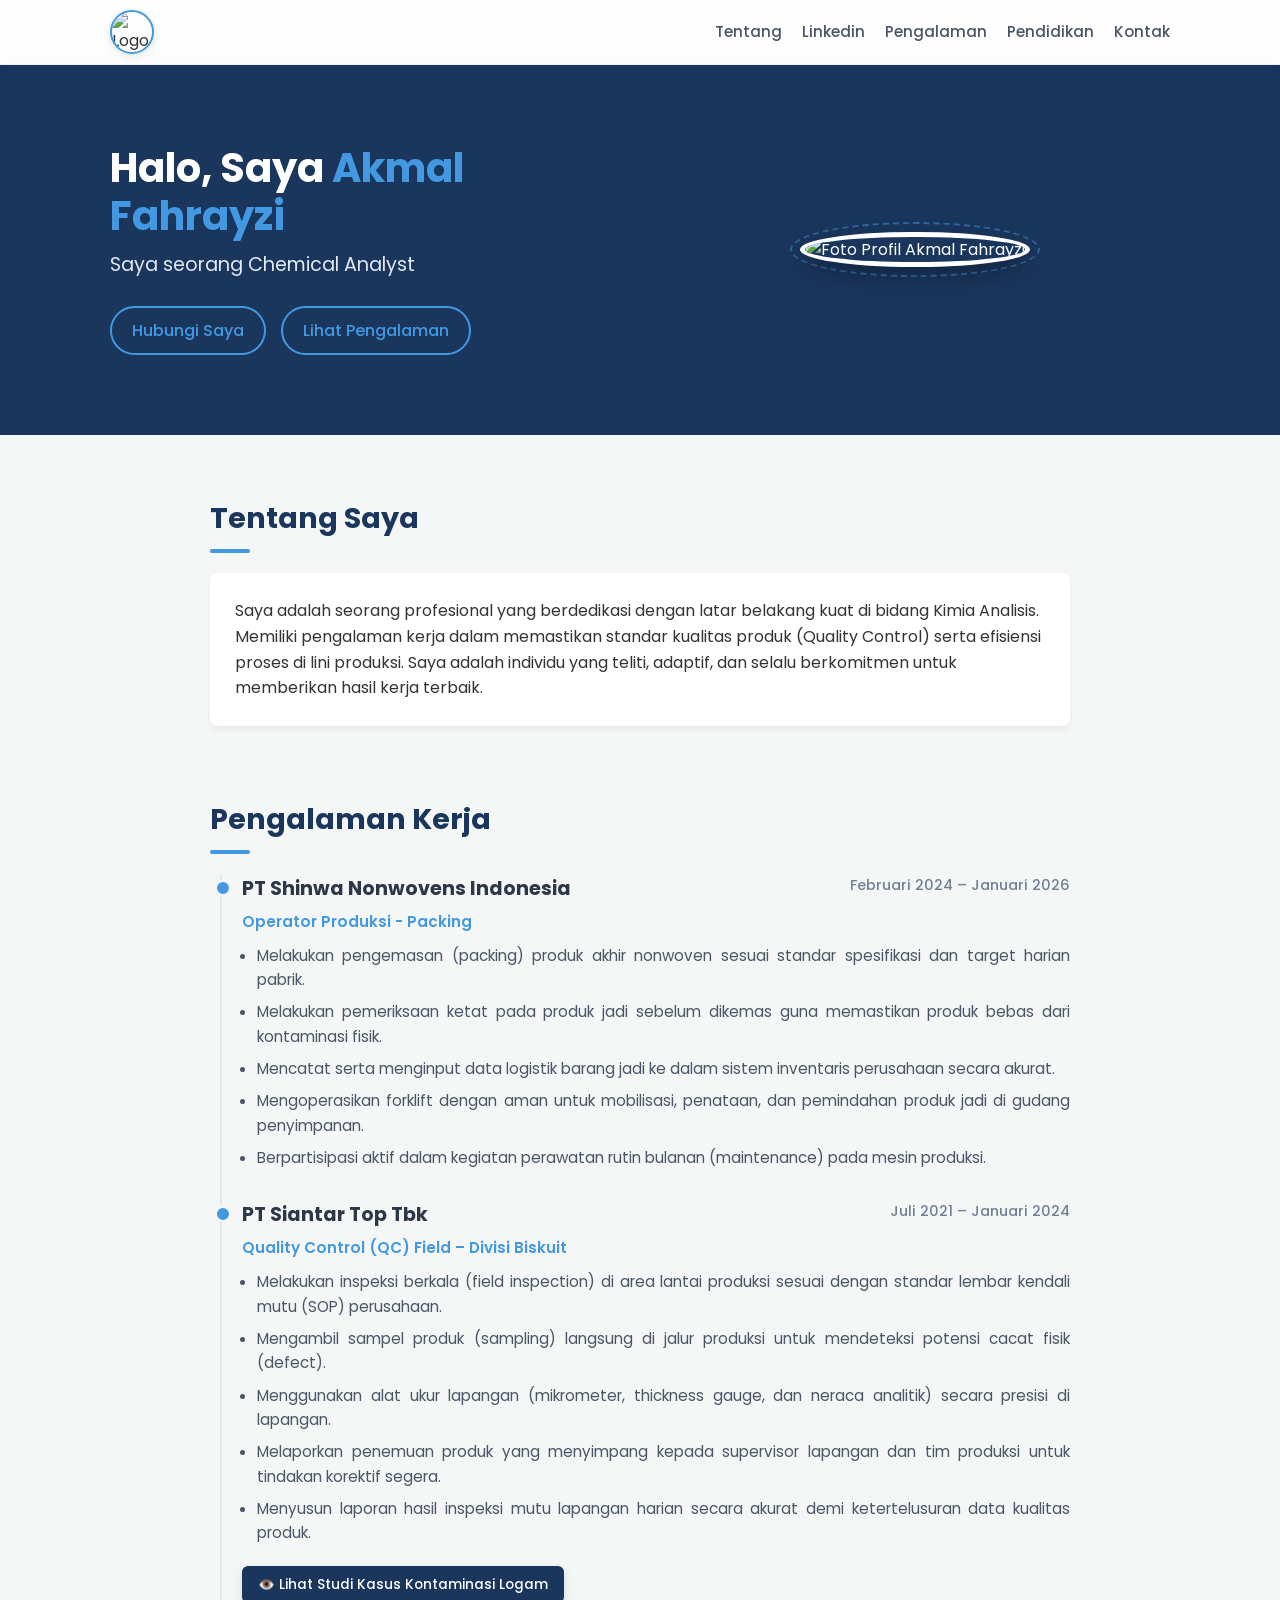
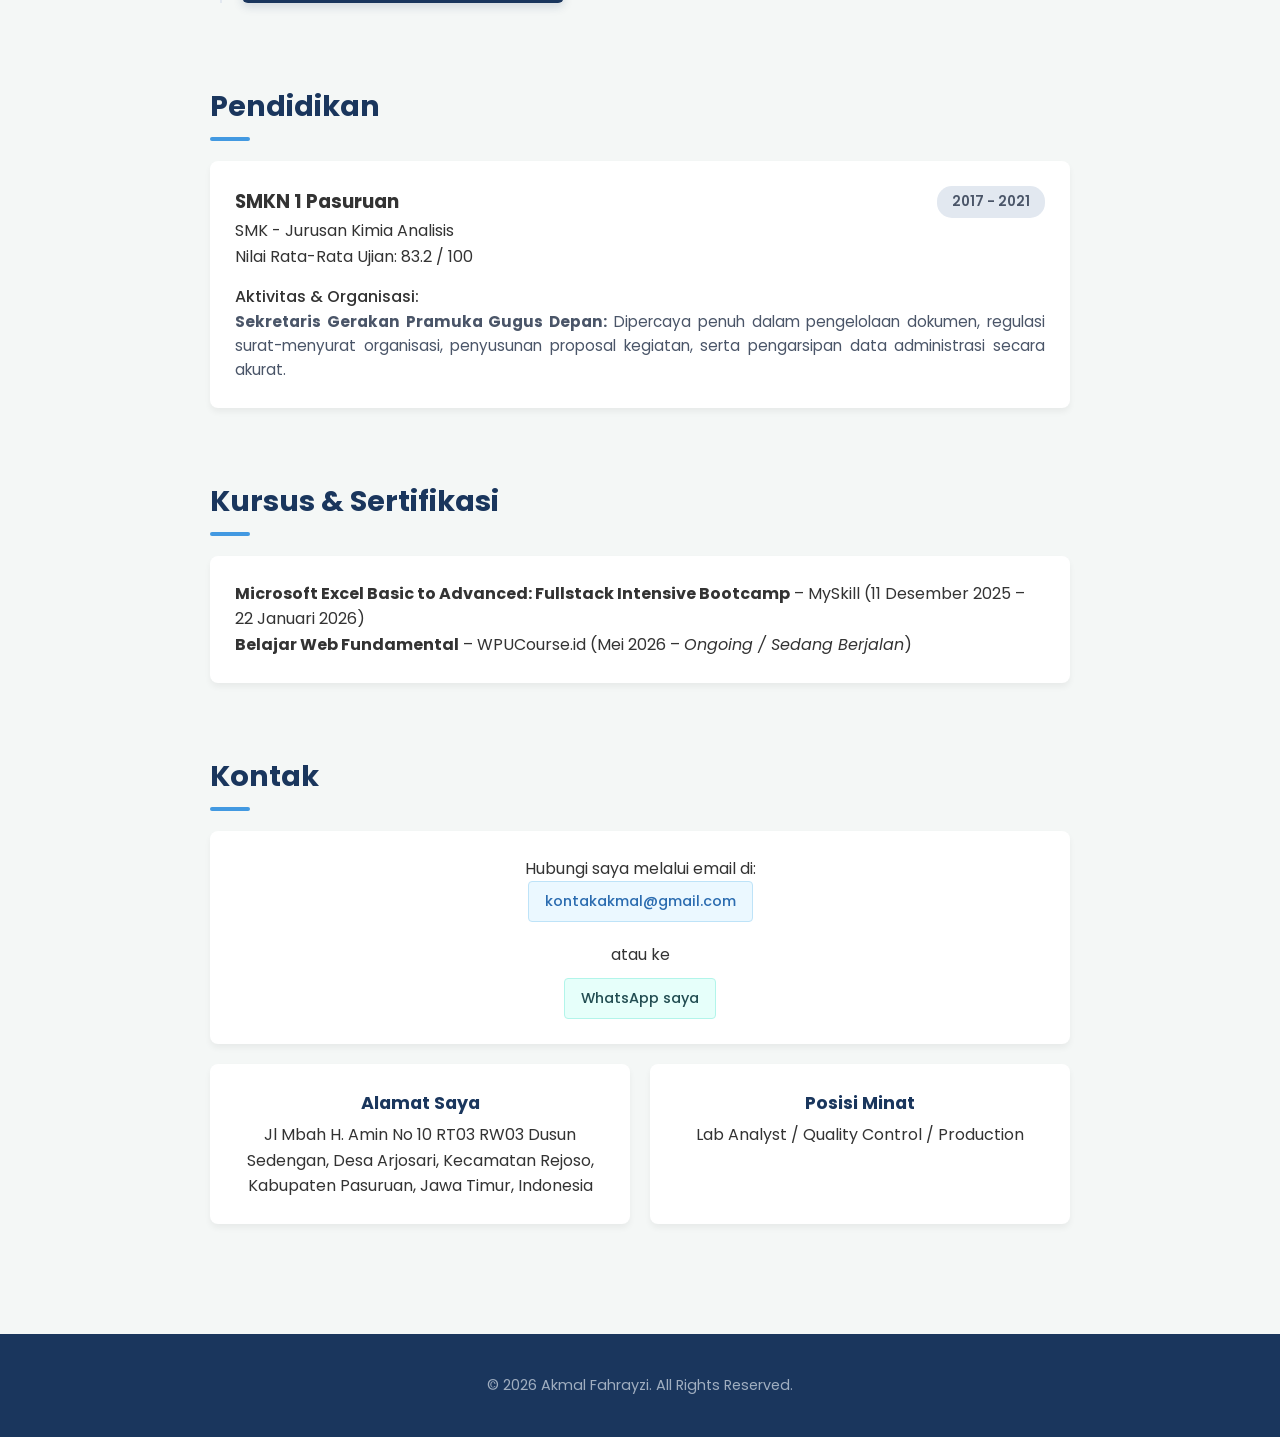
==== commit 4074858b: "#" ====
--- a/index.html
+++ b/index.html
@@ -216,7 +216,7 @@
 
         <div class="contact-grid">
           <div class="card contact-card">
-            <h3>Lokasi</h3>
+            <h3>Alamat Saya</h3>
             <p>
               Jl Mbah H. Amin No 10 RT03 RW03 Dusun Sedengan, Desa Arjosari,
               Kecamatan Rejoso, Kabupaten Pasuruan, Jawa Timur, Indonesia
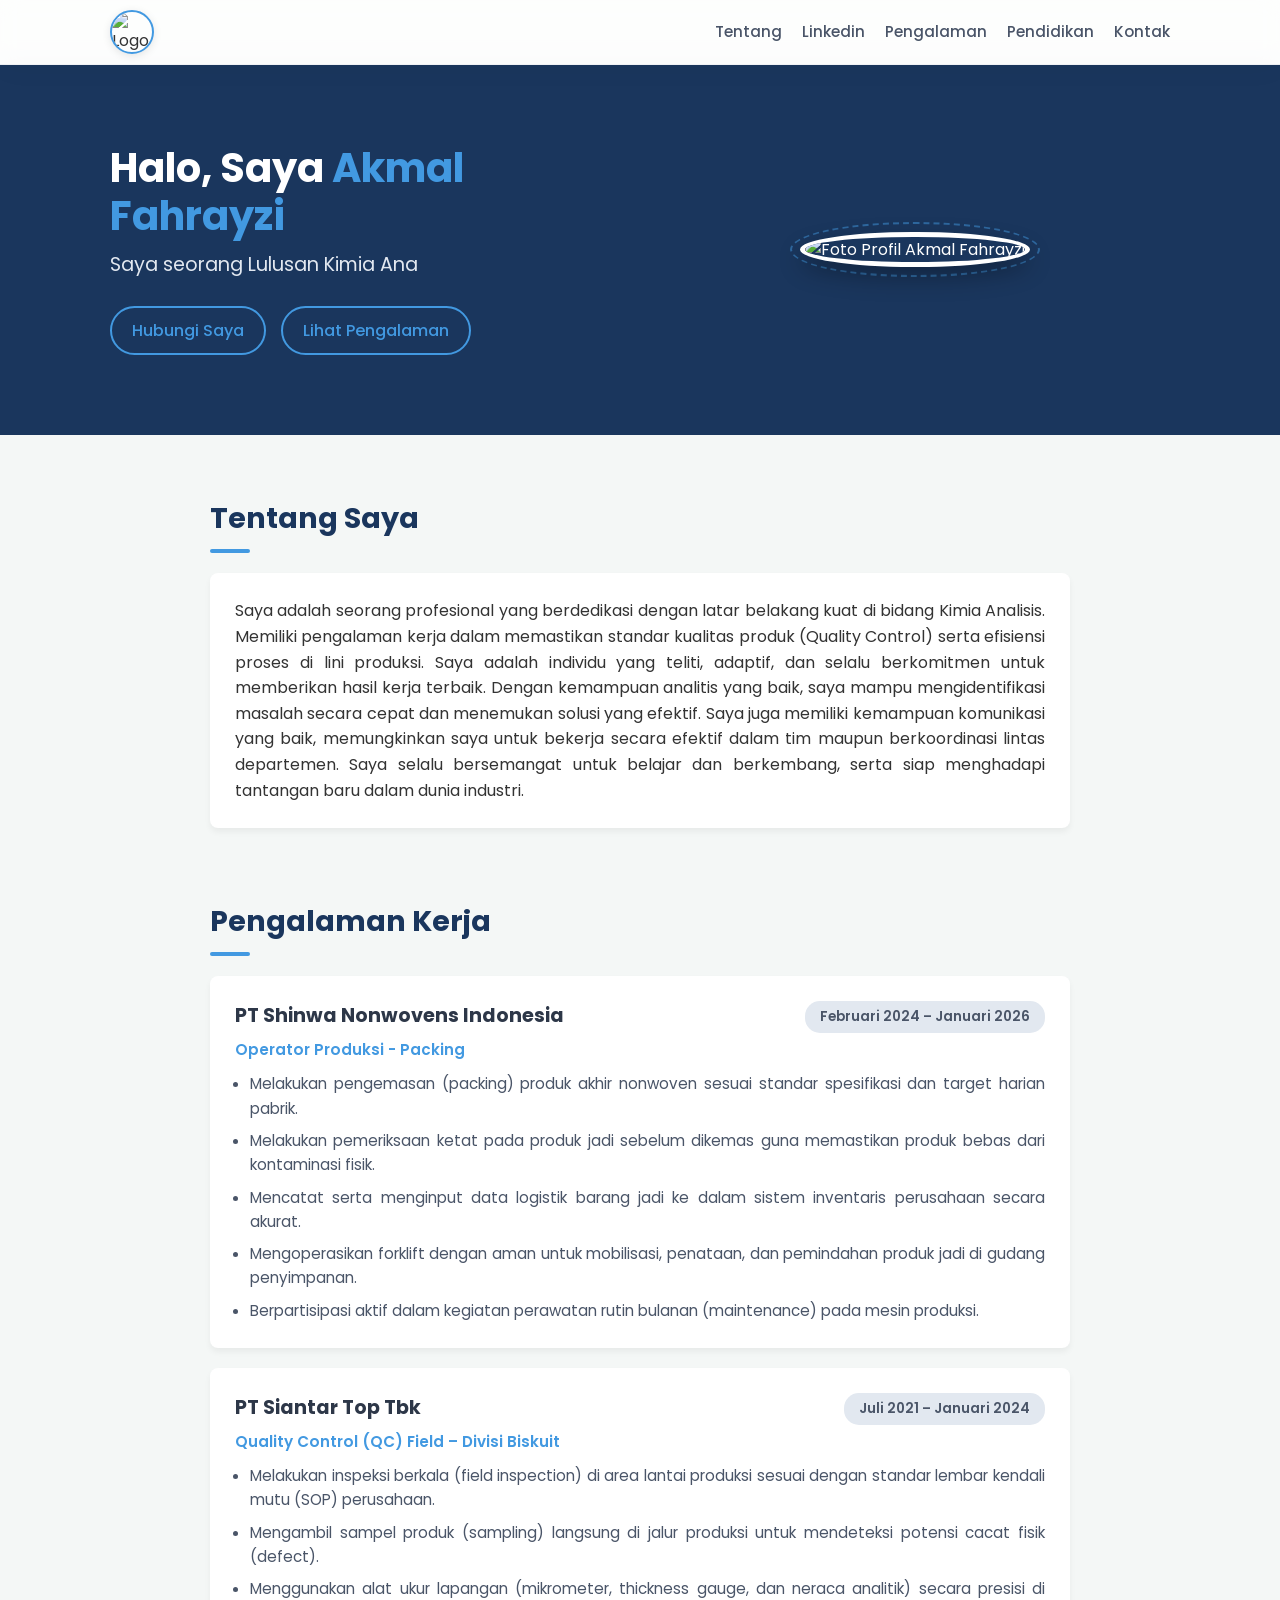
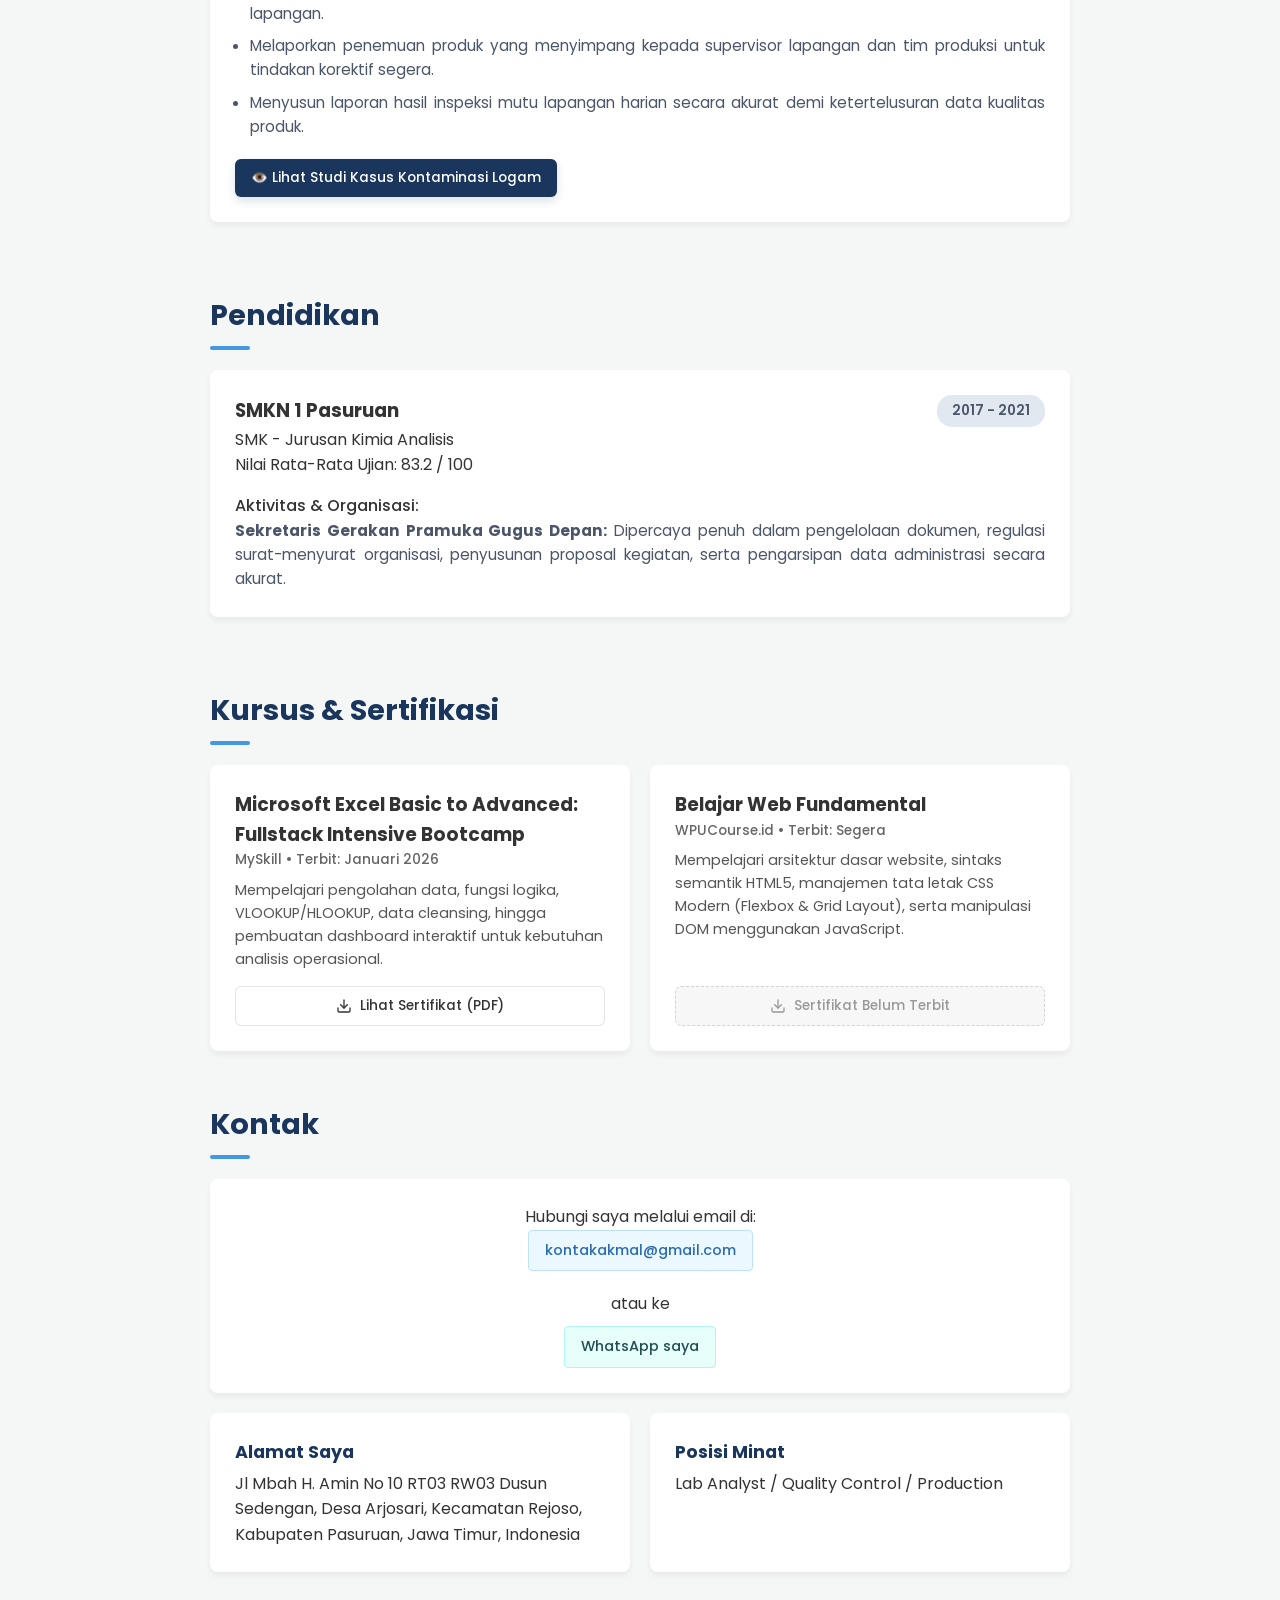
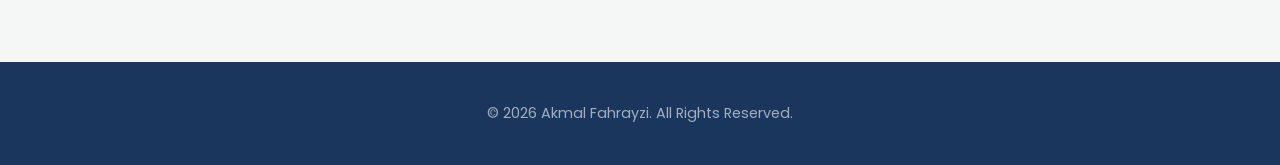
==== commit 7f4f3ec6: "Refactor CSS styles for improved structure and responsiveness; optimize navigation, hero section, an" ====
--- a/index.html
+++ b/index.html
@@ -64,7 +64,7 @@
       </div>
     </header>
 
-    <div class="container">
+    <main class="container">
       <section id="tentang" class="section fade-in">
         <h2 class="section-title">Tentang Saya</h2>
         <div class="card">
@@ -74,82 +74,86 @@
             dalam memastikan standar kualitas produk (Quality Control) serta
             efisiensi proses di lini produksi. Saya adalah individu yang teliti,
             adaptif, dan selalu berkomitmen untuk memberikan hasil kerja
-            terbaik.
+            terbaik. Dengan kemampuan analitis yang baik, saya mampu
+            mengidentifikasi masalah secara cepat dan menemukan solusi yang
+            efektif. Saya juga memiliki kemampuan komunikasi yang baik,
+            memungkinkan saya untuk bekerja secara efektif dalam tim maupun
+            berkoordinasi lintas departemen. Saya selalu bersemangat untuk
+            belajar dan berkembang, serta siap menghadapi tantangan baru dalam
+            dunia industri.
           </p>
         </div>
       </section>
 
       <section id="pengalaman" class="section fade-in">
         <h2 class="section-title">Pengalaman Kerja</h2>
-        <div class="timeline">
-          <div class="timeline-item">
-            <div class="timeline-header">
-              <h3>PT Shinwa Nonwovens Indonesia</h3>
-              <span class="timeline-date">Februari 2024 – Januari 2026</span>
-            </div>
-            <p class="job-title">Operator Produksi - Packing</p>
-            <div class="timeline-body">
-              <ul class="job-task-list">
-                <li>
-                  Melakukan pengemasan (packing) produk akhir nonwoven sesuai
-                  standar spesifikasi dan target harian pabrik.
-                </li>
-                <li>
-                  Melakukan pemeriksaan ketat pada produk jadi sebelum dikemas
-                  guna memastikan produk bebas dari kontaminasi fisik.
-                </li>
-                <li>
-                  Mencatat serta menginput data logistik barang jadi ke dalam
-                  sistem inventaris perusahaan secara akurat.
-                </li>
-                <li>
-                  Mengoperasikan forklift dengan aman untuk mobilisasi,
-                  penataan, dan pemindahan produk jadi di gudang penyimpanan.
-                </li>
-                <li>
-                  Berpartisipasi aktif dalam kegiatan perawatan rutin bulanan
-                  (maintenance) pada mesin produksi.
-                </li>
-              </ul>
-            </div>
-          </div>
-
-          <div class="timeline-item">
-            <div class="timeline-header">
-              <h3>PT Siantar Top Tbk</h3>
-              <span class="timeline-date">Juli 2021 – Januari 2024</span>
-            </div>
-            <p class="job-title">Quality Control (QC) Field – Divisi Biskuit</p>
-            <div class="timeline-body">
-              <ul class="job-task-list">
-                <li>
-                  Melakukan inspeksi berkala (field inspection) di area lantai
-                  produksi sesuai dengan standar lembar kendali mutu (SOP)
-                  perusahaan.
-                </li>
-                <li>
-                  Mengambil sampel produk (sampling) langsung di jalur produksi
-                  untuk mendeteksi potensi cacat fisik (defect).
-                </li>
-                <li>
-                  Menggunakan alat ukur lapangan (mikrometer, thickness gauge,
-                  dan neraca analitik) secara presisi di lapangan.
-                </li>
-                <li>
-                  Melaporkan penemuan produk yang menyimpang kepada supervisor
-                  lapangan dan tim produksi untuk tindakan korektif segera.
-                </li>
-                <li>
-                  Menyusun laporan hasil inspeksi mutu lapangan harian secara
-                  akurat demi ketertelusuran data kualitas produk.
-                </li>
-              </ul>
-
-              <div class="portfolio-btn-container">
-                <a href="portfolio.html" class="btn-portfolio">
-                  👁️ Lihat Studi Kasus Kontaminasi Logam
-                </a>
-              </div>
+        <div class="card">
+          <div class="timeline-header">
+            <h3>PT Shinwa Nonwovens Indonesia</h3>
+            <span class="timeline-date">Februari 2024 – Januari 2026</span>
+          </div>
+          <p class="job-title">Operator Produksi - Packing</p>
+          <div class="timeline-body">
+            <ul class="job-task-list">
+              <li>
+                Melakukan pengemasan (packing) produk akhir nonwoven sesuai
+                standar spesifikasi dan target harian pabrik.
+              </li>
+              <li>
+                Melakukan pemeriksaan ketat pada produk jadi sebelum dikemas
+                guna memastikan produk bebas dari kontaminasi fisik.
+              </li>
+              <li>
+                Mencatat serta menginput data logistik barang jadi ke dalam
+                sistem inventaris perusahaan secara akurat.
+              </li>
+              <li>
+                Mengoperasikan forklift dengan aman untuk mobilisasi, penataan,
+                dan pemindahan produk jadi di gudang penyimpanan.
+              </li>
+              <li>
+                Berpartisipasi aktif dalam kegiatan perawatan rutin bulanan
+                (maintenance) pada mesin produksi.
+              </li>
+            </ul>
+          </div>
+        </div>
+
+        <div class="card">
+          <div class="timeline-header">
+            <h3>PT Siantar Top Tbk</h3>
+            <span class="timeline-date">Juli 2021 – Januari 2024</span>
+          </div>
+          <p class="job-title">Quality Control (QC) Field – Divisi Biskuit</p>
+          <div class="timeline-body">
+            <ul class="job-task-list">
+              <li>
+                Melakukan inspeksi berkala (field inspection) di area lantai
+                produksi sesuai dengan standar lembar kendali mutu (SOP)
+                perusahaan.
+              </li>
+              <li>
+                Mengambil sampel produk (sampling) langsung di jalur produksi
+                untuk mendeteksi potensi cacat fisik (defect).
+              </li>
+              <li>
+                Menggunakan alat ukur lapangan (mikrometer, thickness gauge, dan
+                neraca analitik) secara presisi di lapangan.
+              </li>
+              <li>
+                Melaporkan penemuan produk yang menyimpang kepada supervisor
+                lapangan dan tim produksi untuk tindakan korektif segera.
+              </li>
+              <li>
+                Menyusun laporan hasil inspeksi mutu lapangan harian secara
+                akurat demi ketertelusuran data kualitas produk.
+              </li>
+            </ul>
+
+            <div class="portfolio-btn-container">
+              <a href="portfolios/mitigasi-logam.html" class="btn-portfolio">
+                👁️ Lihat Studi Kasus Kontaminasi Logam
+              </a>
             </div>
           </div>
         </div>
@@ -176,18 +180,77 @@
 
       <section id="kursus" class="section fade-in">
         <h2 class="section-title">Kursus & Sertifikasi</h2>
-        <div class="card">
-          <p>
-            <strong
-              >Microsoft Excel Basic to Advanced: Fullstack Intensive
-              Bootcamp</strong
-            >
-            – MySkill (11 Desember 2025 – 22 Januari 2026)
-          </p>
-          <p>
-            <strong>Belajar Web Fundamental</strong> – WPUCourse.id (Mei 2026 –
-            <em>Ongoing / Sedang Berjalan</em>)
-          </p>
+        <div class="certification-grid">
+          <div class="card certification-card">
+            <h3>
+              Microsoft Excel Basic to Advanced: Fullstack Intensive Bootcamp
+            </h3>
+            <p class="certification-issuer">MySkill • Terbit: Januari 2026</p>
+            <p class="certification-detail">
+              Mempelajari pengolahan data, fungsi logika, VLOOKUP/HLOOKUP, data
+              cleansing, hingga pembuatan dashboard interaktif untuk kebutuhan
+              analisis operasional.
+            </p>
+            <div class="certification-action">
+              <a
+                href="assets/docs/sertifikat-myskill.pdf"
+                target="_blank"
+                rel="noopener noreferrer"
+                class="btn-certificate"
+              >
+                <svg
+                  width="16"
+                  height="16"
+                  viewBox="0 0 24 24"
+                  fill="none"
+                  stroke="currentColor"
+                  stroke-width="2"
+                  stroke-linecap="round"
+                  stroke-linejoin="round"
+                  class="cert-icon"
+                >
+                  <path d="M21 15v4a2 2 0 0 1-2 2H5a2 2 0 0 1-2-2v-4"></path>
+                  <polyline points="7 10 12 15 17 10"></polyline>
+                  <line x1="12" y1="15" x2="12" y2="3"></line>
+                </svg>
+                Lihat Sertifikat (PDF)
+              </a>
+            </div>
+          </div>
+
+          <div class="card certification-card">
+            <h3>Belajar Web Fundamental</h3>
+            <p class="certification-issuer">WPUCourse.id • Terbit: Segera</p>
+            <p class="certification-detail">
+              Mempelajari arsitektur dasar website, sintaks semantik HTML5,
+              manajemen tata letak CSS Modern (Flexbox & Grid Layout), serta
+              manipulasi DOM menggunakan JavaScript.
+            </p>
+            <div class="certification-action">
+              <a
+                href="#"
+                class="btn-certificate is-pending"
+                onclick="return false;"
+              >
+                <svg
+                  width="16"
+                  height="16"
+                  viewBox="0 0 24 24"
+                  fill="none"
+                  stroke="currentColor"
+                  stroke-width="2"
+                  stroke-linecap="round"
+                  stroke-linejoin="round"
+                  class="cert-icon"
+                >
+                  <path d="M21 15v4a2 2 0 0 1-2 2H5a2 2 0 0 1-2-2v-4"></path>
+                  <polyline points="7 10 12 15 17 10"></polyline>
+                  <line x1="12" y1="15" x2="12" y2="3"></line>
+                </svg>
+                Sertifikat Belum Terbit
+              </a>
+            </div>
+          </div>
         </div>
       </section>
 
@@ -228,7 +291,7 @@
           </div>
         </div>
       </section>
-    </div>
+    </main>
 
     <footer>
       <p>&copy; 2026 Akmal Fahrayzi. All Rights Reserved.</p>
--- a/style.css
+++ b/style.css
@@ -1,695 +1,641 @@
-/* ==========================================================================
-   1. ARCHITECTURE BASE & CORE SYSTEM (RESET & GLOBAL SETUP)
-   ========================================================================== */
-* {
-  margin: 0;
-  padding: 0;
-  box-sizing: border-box; /* Mencegah padding dan border merusak layout total dimensi elemen */
-}
-
-html {
-  scroll-behavior: smooth; /* Efek transisi gulir halus bawaan web browser saat melompat sauh */
-}
-
-body {
-  font-family: "Poppins", sans-serif;
-  background-color: #f4f7f6; /* Warna latar belakang abu-abu terang netral yang nyaman di mata */
-  color: #333333;
-  line-height: 1.6;
-}
-
-/* Pembungkus konten utama dengan batas lebar maksimal standar industri */
-.container {
-  max-width: 900px;
-  margin: 0 auto;
-  padding: 20px;
-}
-
-/* ==========================================================================
-   2. STYLING NAVIGATION BAR (PREMIUM GLASSMORPHISM DESIGN)
-   ========================================================================== */
-.navbar {
-  position: fixed;
-  top: 0;
-  width: 100%;
-  background-color: rgba(
-    255,
-    255,
-    255,
-    0.8
-  ); /* Transparansi dasar pembentuk efek kaca */
-  backdrop-filter: blur(
-    10px
-  ); /* Efek buram latar belakang premium khas iOS/Glassmorphism */
-  -webkit-backdrop-filter: blur(10px);
-  box-shadow: 0 4px 30px rgba(0, 0, 0, 0.03);
-  border-bottom: 1px solid rgba(255, 255, 255, 0.4);
-  z-index: 1000; /* Menjamin posisi navigasi selalu berada di lapisan paling atas */
-}
-
-.nav-container {
-  display: flex;
-  justify-content: space-between;
-  align-items: center;
-  max-width: 1100px;
-  margin: 0 auto;
-  padding: 10px 20px;
-}
-
-/* Penjagaan bingkai lingkar foto profil logo pada navbar */
-.logo-container {
-  display: flex;
-  align-items: center;
-}
-
-.nav-logo-img {
-  width: 44px;
-  height: 44px;
-  border-radius: 50%;
-  object-fit: cover;
-  object-position: 50% 0%;
-  border: 2px solid #4299e1; /* Aksen bingkai biru langit */
-  box-shadow: 0 2px 8px rgba(0, 0, 0, 0.1);
-}
-
-.nav-links {
-  list-style: none;
-  display: flex;
-  gap: 20px;
-}
-
-.nav-links a {
-  text-decoration: none;
-  color: #4a5568;
-  font-weight: 500;
-  font-size: 0.95rem;
-  position: relative;
-  padding: 5px 0;
-  transition: color 0.3s ease;
-}
-
-.nav-links a:hover {
-  color: #4299e1;
-}
-
-/* Animasi garis bawah interaktif melebar dari tengah ke samping saat di-hover */
-.nav-links a::after {
-  content: "";
-  position: absolute;
-  width: 100%;
-  transform: scaleX(0);
-  height: 2px;
-  bottom: 0;
-  left: 0;
-  background-color: #4299e1;
-  transform-origin: bottom right;
-  transition: transform 0.25s ease-out;
-}
-
-.nav-links a:hover::after {
-  transform: scaleX(1);
-  transform-origin: bottom left;
-}
-
-/* ==========================================================================
-   3. HERO BANNER SYSTEM (SPLIT LAYOUT & TWIN ORBITAL ROTATION)
-   ========================================================================== */
-.hero {
-  background-color: #1a365d; /* Warna biru navy korporat profesional */
-  color: #ffffff;
-  padding: 80px 0;
-  margin-top: 64px; /* Mencegah teks tertutup oleh navbar yang melayang melintasi layar */
-}
-
-.hero-container {
-  display: flex;
-  max-width: 1100px;
-  margin: 0 auto;
-  padding: 0 20px;
-  align-items: center;
-  justify-content: space-between;
-  gap: 40px;
-}
-
-.hero-text-side {
-  flex: 1;
-}
-
-.hero-text-side h1 {
-  font-size: 2.5rem;
-  font-weight: 700;
-  margin-bottom: 10px;
-  line-height: 1.2;
-}
-
-.hero-text-side .highlight {
-  color: #4299e1; /* Warna sorotan biru muda cerah */
-}
-
-.hero-text-side .role {
-  font-size: 1.2rem;
-  color: #e2e8f0;
-  font-weight: 400;
-}
-
-.hero-buttons {
-  margin-top: 25px;
-  display: flex;
-  gap: 15px;
-}
-
-.btn-secondary {
-  display: inline-block;
-  padding: 10px 20px;
-  border: 2px solid #4299e1;
-  color: #4299e1;
-  text-decoration: none;
-  border-radius: 25px;
-  font-weight: 500;
-  transition: all 0.3s ease;
-}
-
-.btn-secondary:hover {
-  background-color: #4299e1;
-  color: #ffffff;
-  transform: translateY(-2px);
-}
-
-/* Animasi orbital ganda berputar berlawanan untuk menjaga titik pandang foto profil */
-.hero-image-side {
-  flex: 1;
-  display: flex;
-  justify-content: center;
-}
-
-.profile-img-container {
-  position: relative;
-  padding: 8px;
-  border: 2px dashed rgba(66, 153, 225, 0.5);
-  border-radius: 50%;
-  animation: spin 20s linear infinite; /* Putaran searah jarum jam untuk ring luar */
-}
-
-.profile-img {
-  width: 200px;
-  height: 200px;
-  border-radius: 50%;
-  object-fit: cover;
-  object-position: 50% 10%;
-  border: 5px solid #ffffff;
-  box-shadow: 0 10px 25px rgba(0, 0, 0, 0.3);
-  animation: unspin 20s linear infinite; /* Putaran balik arah agar wajah foto tetap tegak lurus */
-}
-
-/* Logika Animasi Perputaran Mekanis */
-@keyframes spin {
-  100% {
-    transform: rotate(360deg);
-  }
-}
-@keyframes unspin {
-  100% {
-    transform: rotate(-360deg);
-  }
-}
-
-/* ==========================================================================
-   4. CARD BASE SYSTEM (SISTEM STRUKTUR KARTU KONTEN)
-   ========================================================================== */
-.section {
-  padding: 40px 0 10px 0;
-}
-
-.section-title {
-  font-size: 1.8rem;
-  color: #1a365d;
-  margin-bottom: 20px;
-}
-
-/* Pembentuk garis bawah aksen dekoratif tebal di bawah judul section */
-.section-title::after {
-  content: "";
-  display: block;
-  width: 40px;
-  height: 4px;
-  background-color: #4299e1;
-  margin-top: 8px;
-  border-radius: 2px;
-}
-
-.card {
-  background-color: #ffffff;
-  padding: 25px;
-  border-radius: 8px;
-  box-shadow: 0 4px 6px rgba(0, 0, 0, 0.05);
-  margin-bottom: 20px;
-}
-
-/* ==========================================================================
-   5. VERTICAL TIMELINE LAYOUT (PENGALAMAN KERJA & LIST TUGAS)
-   ========================================================================== */
-.timeline {
-  position: relative;
-  border-left: 2px solid #e2e8f0; /* Batang garis vertikal penopang alur sejarah */
-  padding-left: 20px;
-  margin-left: 10px;
-}
-
-.timeline-item {
-  position: relative;
-  margin-bottom: 30px;
-}
-
-/* Titik simpul bulat penanda posisi tanggal di sepanjang garis timeline */
-.timeline-item::before {
-  content: "";
-  position: absolute;
-  left: -27px;
-  top: 6px;
-  width: 12px;
-  height: 12px;
-  background-color: #4299e1;
-  border-radius: 50%;
-  border: 2px solid #f4f7f6;
-}
-
-.timeline-header {
-  display: flex;
-  justify-content: space-between;
-  margin-bottom: 5px;
-}
-
-.timeline-header h3 {
-  font-size: 1.2rem;
-  color: #2d3748;
-}
-
-.timeline-date {
-  font-size: 0.9rem;
-  color: #718096;
-  font-weight: 500;
-}
-
-.job-title {
-  color: #4299e1;
-  font-weight: 600;
-  margin-bottom: 10px;
-  font-size: 0.95rem;
-}
-
-/* Struktur Unordered List (ul) untuk pembagian tugas operasional agar rapi dan scannable */
-.job-task-list {
-  padding-left: 15px;
-  margin-top: 5px;
-}
-
-.job-task-list li {
-  color: #4a5568;
-  font-size: 0.95rem;
-  margin-bottom: 8px;
-  text-align: justify;
-  list-style-type: disc; /* Bentuk lingkaran peluru standar */
-}
-
-.job-task-list li:last-child {
-  margin-bottom: 0;
-}
-
-/* Pembungkus tombol interaktif di bawah rincian tugas */
-.portfolio-btn-container {
-  margin-top: 20px;
-}
-
-.btn-portfolio {
-  padding: 8px 16px;
-  font-size: 0.85rem;
-  background-color: #1a365d;
-  text-decoration: none;
-  color: #ffffff;
-  border-radius: 6px;
-  display: inline-flex;
-  align-items: center;
-  gap: 6px;
-  font-weight: 500;
-  box-shadow: 0 4px 10px rgba(26, 54, 93, 0.15);
-  transition: all 0.3s cubic-bezier(0.165, 0.84, 0.44, 1);
-}
-
-.btn-portfolio:hover {
-  background-color: #4299e1;
-  color: #ffffff;
-  transform: translateY(-2px);
-  box-shadow: 0 6px 15px rgba(66, 153, 225, 0.3);
-}
-
-/* ==========================================================================
-   6. EDUCATION, CERTIFICATION, & CONTACT ACTIONS
-   ========================================================================== */
-.edu-header {
-  display: flex;
-  justify-content: space-between;
-  align-items: center;
-}
-
-.edu-badge {
-  background-color: #e2e8f0;
-  color: #4a5568;
-  padding: 5px 15px;
-  border-radius: 15px;
-  font-size: 0.85rem;
-  font-weight: 600;
-}
-
-.contact-card {
-  text-align: center;
-}
-
-.btn-contact {
-  display: inline-block;
-  text-decoration: none;
-  padding: 8px 16px;
-  border-radius: 4px;
-  font-weight: 500;
-  font-size: 0.9rem;
-  transition: all 0.3s ease;
-}
-
-.email-btn {
-  background-color: #ebf8ff;
-  color: #2b6cb0;
-  border: 1px solid #bee3f8;
-}
-.email-btn:hover {
-  background-color: #2b6cb0;
-  color: #ffffff;
-}
-
-.wa-btn {
-  background-color: #e6fffa;
-  color: #234e52;
-  border: 1px solid #b2f5ea;
-}
-.wa-btn:hover {
-  background-color: #234e52;
-  color: #ffffff;
-}
-
-.contact-grid {
-  display: grid;
-  grid-template-columns: repeat(auto-fit, minmax(250px, 1fr));
-  gap: 20px;
-}
-
-.contact-card h3 {
-  color: #1a365d;
-  font-size: 1.1rem;
-  margin-bottom: 5px;
-}
-
-/* ==========================================================================
-   7. PORTOFOLIO EXTENSION SPECIFIC DESIGN (PORTFOLIO.HTML)
-   ========================================================================== */
-.portfolio-main-card {
-  border-top: 5px solid #1a365d;
-  position: relative;
-  overflow: hidden;
-  background: rgba(255, 255, 255, 0.85);
-  backdrop-filter: blur(10px);
-  -webkit-backdrop-filter: blur(10px);
-  border: 1px solid rgba(255, 255, 255, 0.5);
-  box-shadow: 0 8px 32px 0 rgba(31, 38, 135, 0.05);
-}
-
-.portfolio-back-btn {
-  display: inline-flex;
-  align-items: center;
-  gap: 8px;
-  color: #1a365d;
-  text-decoration: none;
-  font-weight: 500;
-  font-size: 0.95rem;
-  margin-bottom: 25px;
-  transition: all 0.3s ease;
-  padding: 6px 14px;
-  background: #ffffff;
-  border-radius: 20px;
-  box-shadow: 0 2px 8px rgba(0, 0, 0, 0.04);
-}
-
-.portfolio-back-btn:hover {
-  color: #4299e1;
-  transform: translateX(-5px);
-  box-shadow: 0 4px 12px rgba(66, 153, 225, 0.15);
-}
-
-.portfolio-header {
-  margin-bottom: 25px;
-  border-bottom: 2px dashed #e2e8f0;
-  padding-bottom: 20px;
-}
-
-.portfolio-badge {
-  background: linear-gradient(135deg, #1a365d, #4299e1);
-  color: #ffffff;
-  padding: 5px 16px;
-  border-radius: 20px;
-  font-size: 0.75rem;
-  font-weight: 600;
-  text-transform: uppercase;
-  letter-spacing: 1px;
-  display: inline-block;
-  margin-bottom: 12px;
-  box-shadow: 0 2px 5px rgba(26, 54, 93, 0.2);
-}
-
-.portfolio-header h2 {
-  color: #1a365d;
-  font-size: 1.65rem;
-  font-weight: 700;
-  line-height: 1.3;
-  margin: 5px 0 10px 0;
-}
-
-.portfolio-meta {
-  font-size: 0.85rem;
-  color: #718096;
-  font-style: italic;
-}
-
-.portfolio-intro {
-  font-size: 0.95rem;
-  color: #4a5568;
-  margin-bottom: 25px;
-  text-align: justify;
-}
-
-.star-grid {
-  display: flex;
-  flex-direction: column;
-  gap: 22px;
-  margin-top: 25px;
-}
-
-.star-box {
-  background-color: #ffffff;
-  border: 1px solid #e2e8f0;
-  padding: 22px;
-  border-radius: 12px;
-  position: relative;
-  transition: all 0.4s cubic-bezier(0.165, 0.84, 0.44, 1);
-  cursor: default;
-}
-
-.star-box:hover {
-  transform: translateY(-3px) scale(1.01);
-  box-shadow: 0 12px 20px rgba(26, 54, 93, 0.06);
-}
-
-/* Modifikasi garis tepi kiri untuk membedakan kategori box STAR */
-.border-navy {
-  border-left: 5px solid #1a365d;
-}
-.border-orange {
-  border-left: 5px solid #f2711c;
-  background-color: #fffdf9; /* Nada warna hangat khusus penanda kotak keberhasilan (Result) */
-}
-
-.border-orange:hover {
-  box-shadow: 0 12px 20px rgba(242, 113, 28, 0.08);
-}
-
-.star-label {
-  display: inline-block;
-  font-weight: 700;
-  font-size: 0.8rem;
-  padding: 4px 14px;
-  border-radius: 6px;
-  color: #ffffff;
-  margin-bottom: 15px;
-  text-transform: uppercase;
-  letter-spacing: 0.5px;
-  box-shadow: 0 2px 4px rgba(0, 0, 0, 0.05);
-}
-
-.label-navy {
-  background-color: #1a365d;
-}
-.label-orange {
-  background-color: #f2711c;
-}
-
-.star-box p {
-  font-size: 0.95rem;
-  color: #2d3748;
-  text-align: justify;
-  margin: 0;
-}
-
-.star-action-list {
-  padding-left: 5px;
-  list-style: none;
-}
-
-.star-action-list li {
-  font-size: 0.95rem;
-  position: relative;
-  padding-left: 24px;
-  margin-bottom: 12px;
-  line-height: 1.6;
-  text-align: justify;
-}
-
-/* Bulir list centang (✓) kustom memanfaatkan keunggulan pseudo-element CSS */
-.star-action-list li::before {
-  content: "✓";
-  position: absolute;
-  left: 0;
-  top: 0;
-  color: #4299e1;
-  font-weight: bold;
-  font-size: 1rem;
-}
-
-.star-action-list li:last-child {
-  margin-bottom: 0;
-}
-
-.portfolio-value-box {
-  background: linear-gradient(135deg, #f0fdf4, #e8fbf0);
-  border: 1px solid #bbf7d0;
-  border-left: 5px solid #22c55e;
-  padding: 22px;
-  border-radius: 12px;
-  margin-top: 35px;
-  box-shadow: 0 4px 15px rgba(34, 197, 94, 0.04);
-}
-
-.portfolio-value-box h4 {
-  color: #166534;
-  font-size: 1.1rem;
-  margin: 0 0 10px 0;
-  font-weight: 600;
-}
-
-/* ==========================================================================
-   8. FOOTER SYSTEM & BACK TO TOP UTILITY
-   ========================================================================== */
-footer {
-  text-align: center;
-  padding: 40px 0;
-  background-color: #1a365d;
-  color: #a0aec0;
-  margin-top: 60px;
-  font-size: 0.9rem;
-}
-
-#backToTop {
-  display: none; /* Disembunyikan secara default, diatur dinamis lewat Javascript */
-  position: fixed;
-  bottom: 30px;
-  right: 30px;
-  z-index: 99;
-  background-color: #1a365d;
-  color: #ffffff;
-  border: none;
-  outline: none;
-  cursor: pointer;
-  padding: 10px 15px;
-  border-radius: 50%;
-  font-size: 1.2rem;
-  box-shadow: 0 4px 6px rgba(0, 0, 0, 0.1);
-  transition: all 0.3s ease;
-}
-
-#backToTop:hover {
-  background-color: #4299e1;
-  transform: translateY(-3px);
-}
-
-/* ==========================================================================
-   9. MEDIA QUERIES (SISTEM RESPONSIVITAS SEARAH TAMPILAN GADGET/HP)
-   ========================================================================== */
-@media (max-width: 768px) {
-  .hero-container {
-    flex-direction: column; /* Mengubah baris horizontal menjadi tumpukan vertikal pada layar HP */
-    text-align: center;
-  }
-  .hero-buttons {
-    justify-content: center;
-  }
-  .timeline-header {
-    flex-direction: column;
-  }
-  .timeline-date {
-    margin-top: 5px;
-  }
-}
-
-/* SYSTEM STATE: Kondisi awal animasi pemicu scroll fade-in JS */
-.fade-in {
-  opacity: 0;
-  transform: translateY(30px);
-  transition:
-    opacity 0.8s ease-out,
-    transform 0.8s ease-out;
-}
-
-.fade-in.appear {
-  opacity: 1;
-  transform: translateY(0);
-}
-
-/* ==========================================================================
-   10. EXTRACTED INLINE STYLES CODE (MIGRATION CLASSES FOR CLEAN HTML)
-   ========================================================================== */
-.portfolio-container {
-  margin-top: 60px;
-  margin-bottom: 40px;
-}
-
-.edu-sub {
-  font-size: 1rem;
-}
-
-.edu-meta {
-  font-size: 1rem;
-}
-
-.edu-org-title {
-  margin-top: 15px;
-  font-weight: 500;
-}
-
-.edu-org-desc {
-  font-size: 0.95rem;
-  color: #4a5568;
-  text-align: justify;
-}
-
-.contact-space-email {
-  margin-bottom: 20px;
-}
-
-.contact-space-wa {
-  margin-top: 10px;
-}
+/* ==========================================================================
+   1. ARCHITECTURE BASE & CORE SYSTEM (RESET & GLOBAL SETUP)
+   ========================================================================== */
+* {
+  margin: 0;
+  padding: 0;
+  box-sizing: border-box; /* Mencegah padding dan border merusak layout total dimensi elemen */
+}
+
+html {
+  scroll-behavior: smooth; /* Efek transisi gulir halus bawaan web browser saat melompat sauh */
+}
+
+body {
+  font-family: "Poppins", sans-serif;
+  background-color: #f4f7f6; /* Warna latar belakang abu-abu terang netral yang nyaman di mata */
+  color: #333333;
+  line-height: 1.6;
+}
+
+/* Pembungkus konten utama dengan batas lebar maksimal standar industri */
+.container {
+  max-width: 900px;
+  margin: 0 auto;
+  padding: 20px;
+}
+
+/* ==========================================================================
+   2. STYLING NAVIGATION BAR (PREMIUM GLASSMORPHISM DESIGN)
+   ========================================================================== */
+.navbar {
+  position: fixed;
+  top: 0;
+  width: 100%;
+  background-color: rgba(
+    255,
+    255,
+    255,
+    0.8
+  ); /* Transparansi dasar pembentuk efek kaca */
+  backdrop-filter: blur(
+    10px
+  ); /* Efek buram latar belakang premium khas iOS/Glassmorphism */
+  -webkit-backdrop-filter: blur(10px);
+  box-shadow: 0 4px 30px rgba(0, 0, 0, 0.03);
+  border-bottom: 1px solid rgba(255, 255, 255, 0.4);
+  z-index: 1000; /* Menjamin posisi navigasi selalu berada di lapisan paling atas */
+}
+
+.nav-container {
+  display: flex;
+  justify-content: space-between;
+  align-items: center;
+  max-width: 1100px;
+  margin: 0 auto;
+  padding: 10px 20px;
+}
+
+/* Penjagaan bingkai lingkar foto profil logo pada navbar */
+.logo-container {
+  display: flex;
+  align-items: center;
+}
+
+.nav-logo-img {
+  width: 44px;
+  height: 44px;
+  border-radius: 50%;
+  object-fit: cover;
+  object-position: 50% 0%;
+  border: 2px solid #4299e1; /* Aksen bingkai biru langit */
+  box-shadow: 0 2px 8px rgba(0, 0, 0, 0.1);
+}
+
+.nav-links {
+  list-style: none;
+  display: flex;
+  gap: 20px;
+}
+
+.nav-links a {
+  text-decoration: none;
+  color: #4a5568;
+  font-weight: 500;
+  font-size: 0.95rem;
+  position: relative;
+  padding: 5px 0;
+  transition: color 0.3s ease;
+}
+
+.nav-links a:hover {
+  color: #4299e1;
+}
+
+/* Animasi garis bawah interaktif melebar dari tengah ke samping saat di-hover */
+.nav-links a::after {
+  content: "";
+  position: absolute;
+  width: 100%;
+  transform: scaleX(0);
+  height: 2px;
+  bottom: 0;
+  left: 0;
+  background-color: #4299e1;
+  transform-origin: bottom right;
+  transition: transform 0.25s ease-out;
+}
+
+.nav-links a:hover::after {
+  transform: scaleX(1);
+  transform-origin: bottom left;
+}
+
+/* ==========================================================================
+   3. HERO BANNER SYSTEM (SPLIT LAYOUT & TWIN ORBITAL ROTATION)
+   ========================================================================== */
+.hero {
+  background-color: #1a365d; /* Warna biru navy korporat profesional */
+  color: #ffffff;
+  padding: 80px 0;
+  margin-top: 64px; /* Mencegah teks tertutup oleh navbar yang melayang melintasi layar */
+}
+
+.hero-container {
+  display: flex;
+  max-width: 1100px;
+  margin: 0 auto;
+  padding: 0 20px;
+  align-items: center;
+  justify-content: space-between;
+  gap: 40px;
+}
+
+.hero-text-side {
+  flex: 1;
+}
+
+.hero-text-side h1 {
+  font-size: 2.5rem;
+  font-weight: 700;
+  margin-bottom: 10px;
+  line-height: 1.2;
+}
+
+.hero-text-side .highlight {
+  color: #4299e1; /* Warna sorotan biru muda cerah */
+}
+
+.hero-text-side .role {
+  font-size: 1.2rem;
+  color: #e2e8f0;
+  font-weight: 400;
+}
+
+.hero-buttons {
+  margin-top: 25px;
+  display: flex;
+  gap: 15px;
+}
+
+.btn-secondary {
+  display: inline-block;
+  padding: 10px 20px;
+  border: 2px solid #4299e1;
+  color: #4299e1;
+  text-decoration: none;
+  border-radius: 25px;
+  font-weight: 500;
+  transition: all 0.3s ease;
+}
+
+.btn-secondary:hover {
+  background-color: #4299e1;
+  color: #ffffff;
+  transform: translateY(-2px);
+}
+
+/* Animasi orbital ganda berputar berlawanan untuk menjaga titik pandang foto profil */
+.hero-image-side {
+  flex: 1;
+  display: flex;
+  justify-content: center;
+}
+
+.profile-img-container {
+  position: relative;
+  padding: 8px;
+  border: 2px dashed rgba(66, 153, 225, 0.5);
+  border-radius: 50%;
+  animation: spin 20s linear infinite; /* Putaran searah jarum jam untuk ring luar */
+}
+
+.profile-img {
+  width: 200px;
+  height: 200px;
+  border-radius: 50%;
+  object-fit: cover;
+  object-position: 50% 10%;
+  border: 5px solid #ffffff;
+  box-shadow: 0 10px 25px rgba(0, 0, 0, 0.3);
+  animation: unspin 20s linear infinite; /* Putaran balik arah agar wajah foto tetap tegak lurus */
+}
+
+/* Logika Animasi Perputaran Mekanis */
+@keyframes spin {
+  100% {
+    transform: rotate(360deg);
+  }
+}
+@keyframes unspin {
+  100% {
+    transform: rotate(-360deg);
+  }
+}
+
+/* ==========================================================================
+   4. CARD BASE SYSTEM (SISTEM STRUKTUR KARTU KONTEN)
+   ========================================================================== */
+.section {
+  padding: 40px 0 10px 0;
+}
+
+.section-title {
+  font-size: 1.8rem;
+  color: #1a365d;
+  margin-bottom: 20px;
+}
+
+/* Pembentuk garis bawah aksen dekoratif tebal di bawah judul section */
+.section-title::after {
+  content: "";
+  display: block;
+  width: 40px;
+  height: 4px;
+  background-color: #4299e1;
+  margin-top: 8px;
+  border-radius: 2px;
+}
+
+.card {
+  background-color: #ffffff;
+  padding: 25px;
+  border-radius: 8px;
+  box-shadow: 0 4px 6px rgba(0, 0, 0, 0.05);
+  margin-bottom: 20px;
+}
+
+#tentang .card p {
+  text-align: justify;
+}
+
+/* ==========================================================================
+   5. VERTICAL TIMELINE LAYOUT (PENGALAMAN KERJA & LIST TUGAS)
+   ========================================================================== */
+.timeline-item {
+  position: relative;
+  margin-bottom: 30px;
+}
+.timeline-header {
+  display: flex;
+  justify-content: space-between;
+  margin-bottom: 5px;
+}
+
+.timeline-header h3 {
+  font-size: 1.2rem;
+  color: #2d3748;
+}
+
+.timeline-date {
+  background-color: #e2e8f0;
+  color: #4a5568;
+  padding: 5px 15px;
+  border-radius: 15px;
+  font-size: 0.85rem;
+  font-weight: 600;
+}
+
+.job-title {
+  color: #4299e1;
+  font-weight: 600;
+  margin-bottom: 10px;
+  font-size: 0.95rem;
+}
+
+/* Struktur Unordered List (ul) untuk pembagian tugas operasional agar rapi dan scannable */
+.job-task-list {
+  padding-left: 15px;
+  margin-top: 5px;
+}
+
+.job-task-list li {
+  color: #4a5568;
+  font-size: 0.95rem;
+  margin-bottom: 8px;
+  text-align: justify;
+  list-style-type: disc; /* Bentuk lingkaran peluru standar */
+}
+
+.job-task-list li:last-child {
+  margin-bottom: 0;
+}
+
+/* Pembungkus tombol interaktif di bawah rincian tugas */
+.portfolio-btn-container {
+  margin-top: 20px;
+}
+
+.btn-portfolio {
+  padding: 8px 16px;
+  font-size: 0.85rem;
+  background-color: #1a365d;
+  text-decoration: none;
+  color: #ffffff;
+  border-radius: 6px;
+  display: inline-flex;
+  align-items: center;
+  gap: 6px;
+  font-weight: 500;
+  box-shadow: 0 4px 10px rgba(26, 54, 93, 0.15);
+  transition: all 0.3s cubic-bezier(0.165, 0.84, 0.44, 1);
+}
+
+.btn-portfolio:hover {
+  background-color: #4299e1;
+  color: #ffffff;
+  transform: translateY(-2px);
+  box-shadow: 0 6px 15px rgba(66, 153, 225, 0.3);
+}
+
+/* ==========================================================================
+   6. EDUCATION, CERTIFICATION, & CONTACT ACTIONS
+   ========================================================================== */
+.certification-grid {
+  display: grid;
+  grid-template-columns: repeat(auto-fit, minmax(300px, 1fr));
+  gap: 20px;
+  margin-top: 20px;
+  align-items: stretch; /* PERBAIKAN: Menyamakan tinggi semua card sertifikasi otomatis */
+}
+
+.certification-card {
+  display: flex;
+  flex-direction: column;
+  justify-content: space-between; /* Mengatur susunan komponen agar tombol tetap rata bawah */
+  margin-bottom: 0;
+  height: 100%;
+}
+
+.certification-issuer {
+  font-size: 0.85rem;
+  color: #666;
+  font-weight: 500;
+  margin-bottom: 8px;
+}
+
+.certification-detail {
+  font-size: 0.9rem;
+  color: #555;
+  margin-bottom: 15px;
+  flex-grow: 1; /* Pendorong otomatis komponen di bawahnya */
+}
+
+.certification-action {
+  margin-top: auto;
+}
+
+.btn-certificate {
+  display: inline-flex;
+  align-items: center;
+  padding: 8px 16px;
+  background-color: rgba(255, 255, 255, 0.7);
+  color: #333;
+  text-decoration: none;
+  font-size: 0.85rem;
+  font-weight: 500;
+  border: 1px solid rgba(0, 0, 0, 0.1);
+  border-radius: 6px;
+  transition: all 0.3s cubic-bezier(0.165, 0.84, 0.44, 1);
+  backdrop-filter: blur(4px);
+  -webkit-backdrop-filter: blur(4px);
+  width: 100%;
+  justify-content: center;
+}
+
+.cert-icon {
+  margin-right: 8px;
+  transition: transform 0.3s ease;
+}
+
+.btn-certificate:not(.is-pending):hover {
+  background-color: #333;
+  color: #fff;
+  border-color: #333;
+  transform: translateY(-2px);
+  box-shadow: 0 4px 12px rgba(0, 0, 0, 0.1);
+}
+
+.btn-certificate:not(.is-pending):hover .cert-icon {
+  transform: translateY(1px);
+}
+
+.btn-certificate.is-pending {
+  background-color: rgba(0, 0, 0, 0.03);
+  color: #999;
+  border: 1px dashed rgba(0, 0, 0, 0.15);
+  cursor: not-allowed;
+  backdrop-filter: none;
+  -webkit-backdrop-filter: none;
+}
+
+.btn-certificate.is-pending:hover {
+  transform: none;
+  box-shadow: none;
+  background-color: rgba(0, 0, 0, 0.03);
+  color: #999;
+  border-color: rgba(0, 0, 0, 0.15);
+}
+
+.edu-header {
+  display: flex;
+  justify-content: space-between;
+  align-items: center;
+}
+
+.edu-badge {
+  background-color: #e2e8f0;
+  color: #4a5568;
+  padding: 5px 15px;
+  border-radius: 15px;
+  font-size: 0.85rem;
+  font-weight: 600;
+}
+
+.contact-card {
+  text-align: center;
+}
+
+.btn-contact {
+  display: inline-block;
+  text-decoration: none;
+  padding: 8px 16px;
+  border-radius: 4px;
+  font-weight: 500;
+  font-size: 0.9rem;
+  transition: all 0.3s ease;
+}
+
+.email-btn {
+  background-color: #ebf8ff;
+  color: #2b6cb0;
+  border: 1px solid #bee3f8;
+}
+.email-btn:hover {
+  background-color: #2b6cb0;
+  color: #ffffff;
+}
+
+.wa-btn {
+  background-color: #e6fffa;
+  color: #234e52;
+  border: 1px solid #b2f5ea;
+}
+.wa-btn:hover {
+  background-color: #234e52;
+  color: #ffffff;
+}
+
+.contact-grid {
+  display: grid;
+  grid-template-columns: repeat(auto-fit, minmax(250px, 1fr));
+  gap: 20px;
+  align-items: stretch; /* PERBAIKAN: Menyamakan tinggi semua card kontak (Alamat & Minat) */
+}
+
+.contact-grid .contact-card {
+  margin-bottom: 0;
+  text-align: left;
+}
+
+.contact-card h3 {
+  color: #1a365d;
+  font-size: 1.1rem;
+  margin-bottom: 5px;
+}
+
+/* ==========================================================================
+   7. FOOTER SYSTEM & BACK TO TOP UTILITY
+   ========================================================================== */
+footer {
+  text-align: center;
+  padding: 40px 0;
+  background-color: #1a365d;
+  color: #a0aec0;
+  margin-top: 60px;
+  font-size: 0.9rem;
+}
+
+#backToTop {
+  display: none; /* Diatur dinamis lewat Javascript */
+  position: fixed;
+  bottom: 30px;
+  right: 30px;
+  z-index: 99;
+  background-color: #1a365d;
+  color: #ffffff;
+  border: none;
+  outline: none;
+  cursor: pointer;
+  padding: 10px 15px;
+  border-radius: 50%;
+  font-size: 1.2rem;
+  box-shadow: 0 4px 6px rgba(0, 0, 0, 0.1);
+  transition: all 0.3s ease;
+}
+
+#backToTop:hover {
+  background-color: #4299e1;
+  transform: translateY(-3px);
+}
+
+/* ==========================================================================
+   8. MEDIA QUERIES (SISTEM RESPONSIVITAS HANDPHONE)
+   ========================================================================== */
+@media (max-width: 768px) {
+  .nav-container {
+    flex-direction: column;
+    gap: 12px;
+    padding: 12px 10px;
+  }
+
+  .nav-links {
+    gap: 10px;
+    flex-wrap: wrap;
+    justify-content: center;
+    width: 100%;
+  }
+
+  .nav-links a {
+    font-size: 0.85rem;
+    padding: 6px 10px;
+    background-color: rgba(66, 153, 225, 0.08);
+    border-radius: 15px;
+    display: inline-block;
+  }
+
+  .nav-links a:hover {
+    background-color: #4299e1;
+    color: #ffffff !important;
+  }
+
+  .nav-links a::after {
+    display: none;
+  }
+
+  .hero {
+    margin-top: 110px;
+    padding: 50px 0;
+  }
+
+  .hero-container {
+    flex-direction: column;
+    text-align: center;
+  }
+
+  .hero-text-side h1 {
+    font-size: 2.1rem;
+  }
+
+  .hero-buttons {
+    justify-content: center;
+  }
+
+  .profile-img {
+    width: 170px;
+    height: 170px;
+  }
+
+  .timeline-header {
+    flex-direction: column;
+    align-items: flex-start;
+    gap: 4px;
+  }
+
+  .timeline-date {
+    margin-top: 2px;
+  }
+}
+
+@media (max-width: 768px) {
+  .hero-container {
+    flex-direction: column;
+    text-align: center;
+  }
+  .hero-buttons {
+    justify-content: center;
+  }
+  .timeline-header {
+    flex-direction: column;
+  }
+  .timeline-date {
+    margin-top: 5px;
+  }
+}
+
+/* SYSTEM STATE: Kondisi awal animasi pemicu scroll fade-in JS */
+.fade-in {
+  opacity: 0;
+  transform: translateY(30px);
+  transition:
+    opacity 0.8s ease-out,
+    transform 0.8s ease-out;
+}
+
+.fade-in.appear {
+  opacity: 1;
+  transform: translateY(0);
+}
+
+/* Extracted Migration Classes */
+.edu-sub {
+  font-size: 1rem;
+}
+.edu-meta {
+  font-size: 1rem;
+}
+.edu-org-title {
+  margin-top: 15px;
+  font-weight: 500;
+}
+.edu-org-desc {
+  font-size: 0.95rem;
+  color: #4a5568;
+  text-align: justify;
+}
+.contact-space-email {
+  margin-bottom: 20px;
+}
+.contact-space-wa {
+  margin-top: 10px;
+}
